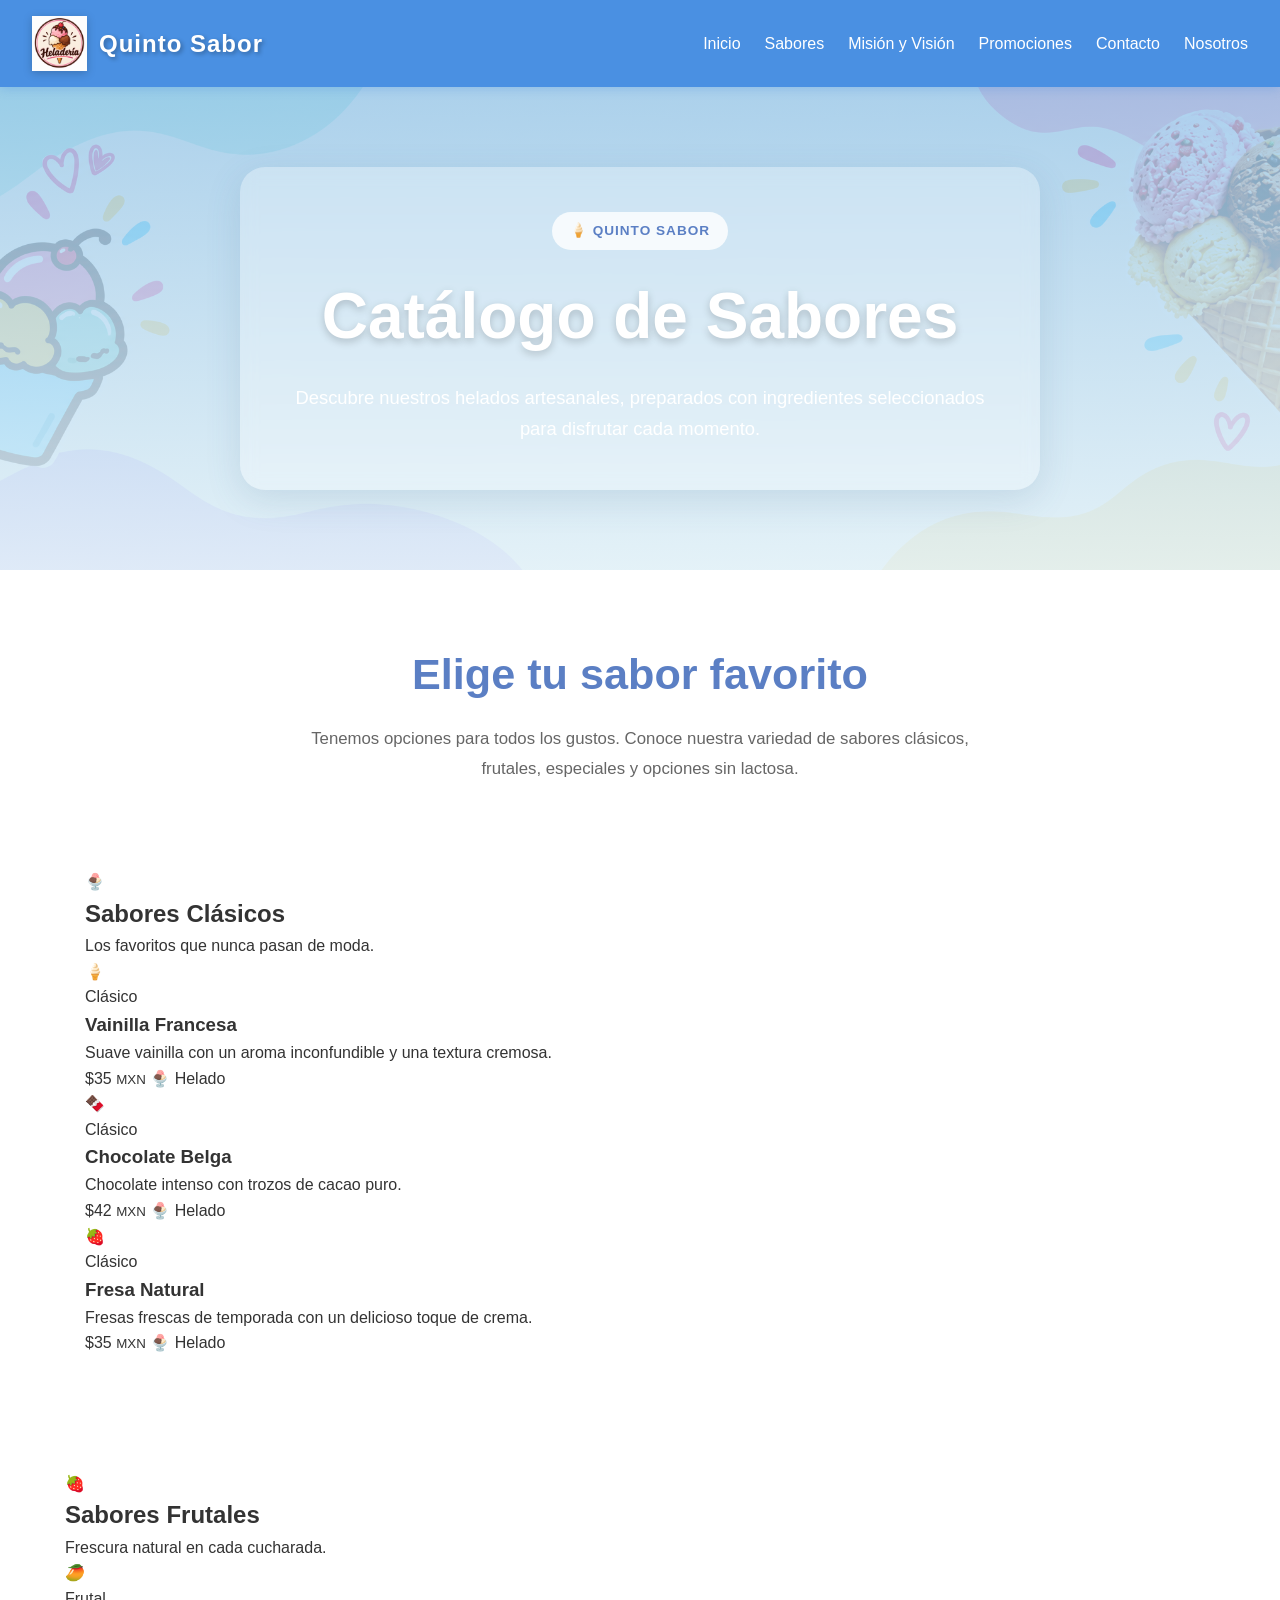
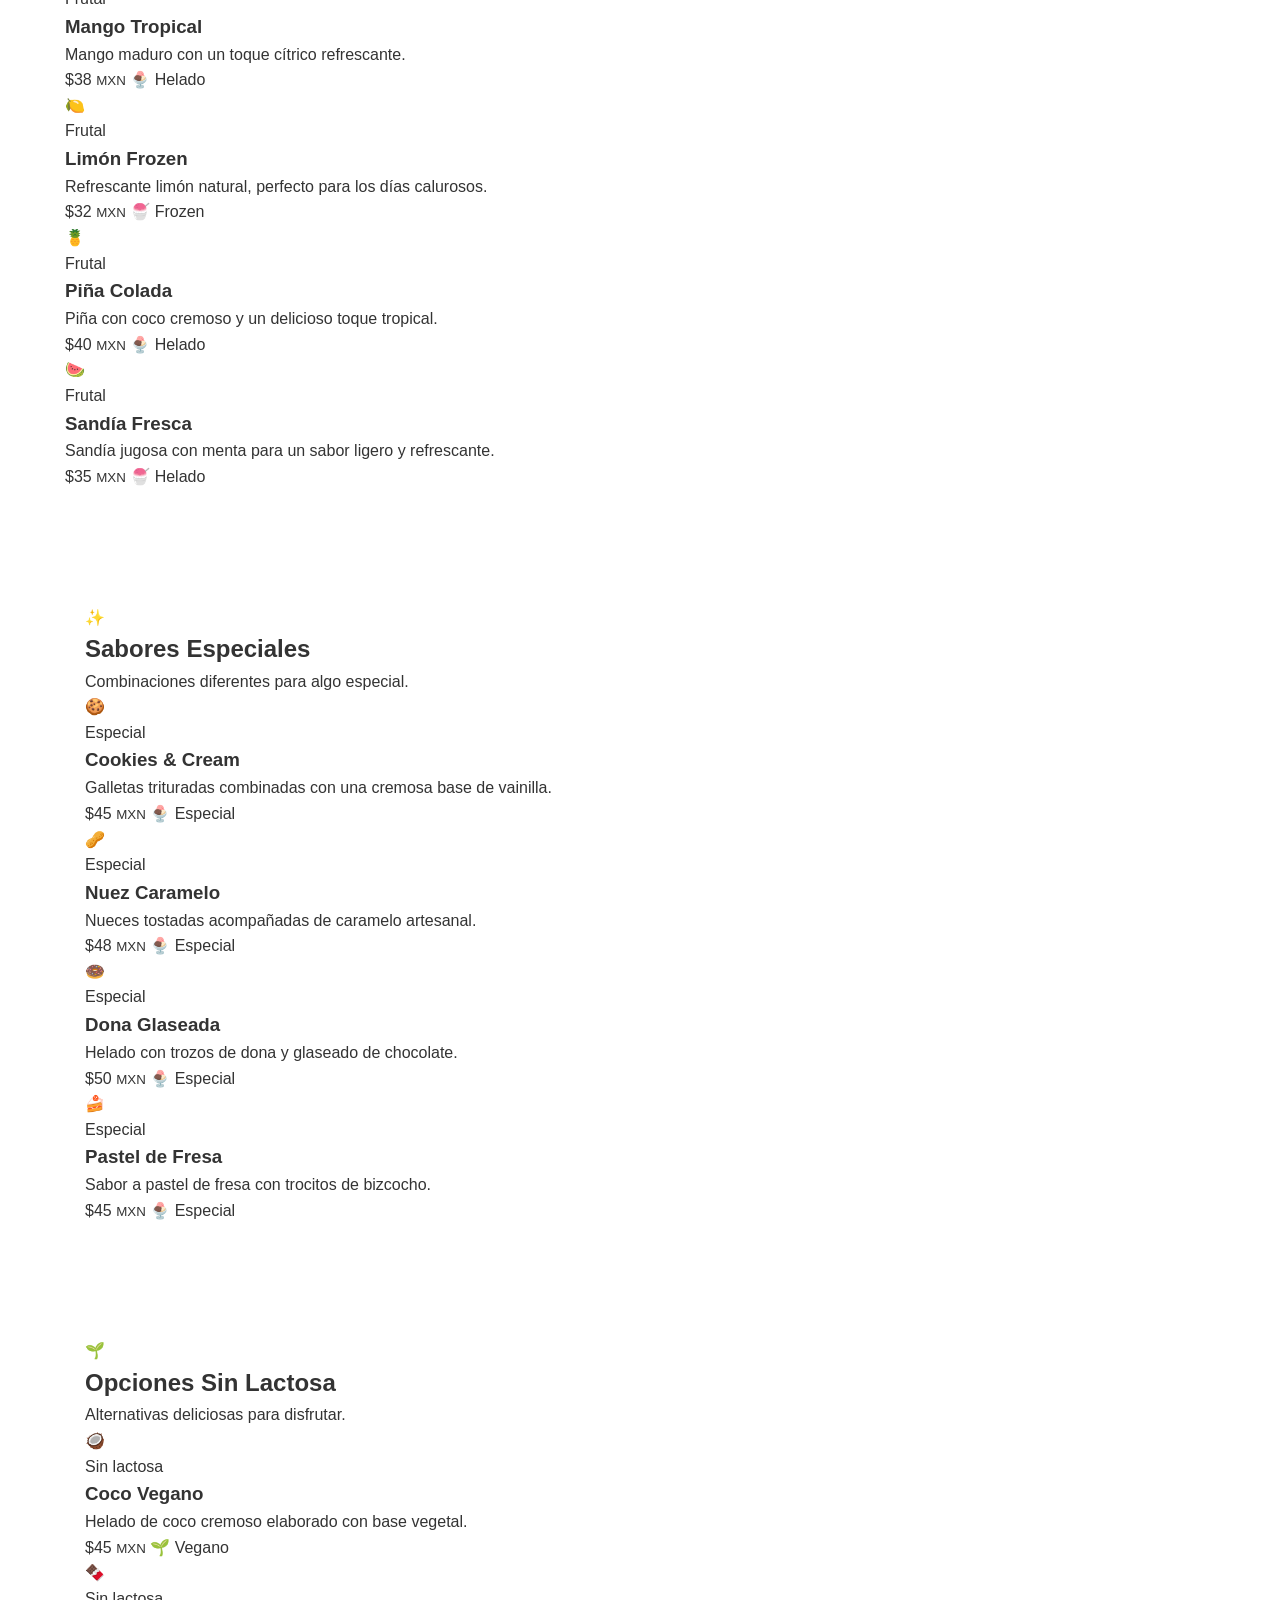
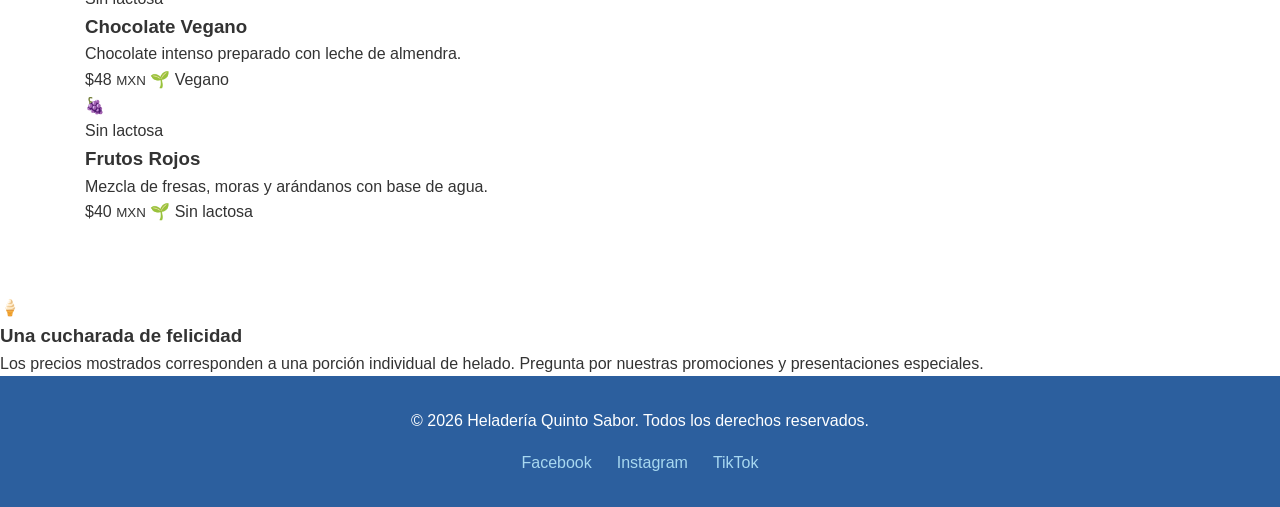
==== catalogo.html @ 34f77d6b "new" ====
<!DOCTYPE html>
<html lang="es">

<head>
    <meta charset="UTF-8">
    <meta name="viewport" content="width=device-width, initial-scale=1.0">

    <title>Sabores - Heladería Quinto Sabor 🍦</title>

    <link rel="stylesheet" href="style.css">
</head>

<body>

    <!-- ENCABEZADO / NAVEGACIÓN -->
    <header class="header">

        <div class="logo">
            <a href="index.html">
                <img src="Img/logo.png" alt="Quinto Sabor" class="logo-img">
                <span class="logo-texto">Quinto Sabor</span>
            </a>
        </div>

        <nav class="nav" id="nav">
            <a href="index.html">Inicio</a>
            <a href="sabores.html">Sabores</a>
            <a href="mision y vision.html">Misión y Visión</a>
            <a href="promociones.html">Promociones</a>
            <a href="contactanos.html">Contacto</a>
            <a href="nosotros.html">Nosotros</a>
        </nav>

        <button class="menu-btn" id="menuBtn">☰</button>

    </header>


    <!-- ENCABEZADO DEL CATÁLOGO -->
    <section class="catalogo-hero">

        <div class="catalogo-hero-contenido">

            <span class="catalogo-etiqueta">🍦 QUINTO SABOR</span>

            <h1>Catálogo de Sabores</h1>

            <p>
                Descubre nuestros helados artesanales,
                preparados con ingredientes seleccionados
                para disfrutar cada momento.
            </p>

        </div>

    </section>


    <!-- INTRODUCCIÓN -->
    <section class="catalogo-intro">

        <h2>Elige tu sabor favorito</h2>

        <p>
            Tenemos opciones para todos los gustos.
            Conoce nuestra variedad de sabores clásicos,
            frutales, especiales y opciones sin lactosa.
        </p>

    </section>


    <!-- CATEGORÍA CLÁSICOS -->
    <section class="catalogo-categoria" id="clasicos">

        <div class="categoria-titulo">
            <span>🍨</span>
            <div>
                <h2>Sabores Clásicos</h2>
                <p>Los favoritos que nunca pasan de moda.</p>
            </div>
        </div>


        <div class="catalogo-grid">

            <!-- VAINILLA -->
            <article class="producto-card">

                <div class="producto-icono">
                    🍦
                </div>

                <div class="producto-contenido">

                    <span class="producto-categoria">
                        Clásico
                    </span>

                    <h3>Vainilla Francesa</h3>

                    <p>
                        Suave vainilla con un aroma
                        inconfundible y una textura cremosa.
                    </p>

                    <div class="producto-final">

                        <span class="producto-precio">
                            $35
                            <small>MXN</small>
                        </span>

                        <span class="producto-presentacion">
                            🍨 Helado
                        </span>

                    </div>

                </div>

            </article>


            <!-- CHOCOLATE -->
            <article class="producto-card">

                <div class="producto-icono">
                    🍫
                </div>

                <div class="producto-contenido">

                    <span class="producto-categoria">
                        Clásico
                    </span>

                    <h3>Chocolate Belga</h3>

                    <p>
                        Chocolate intenso con trozos
                        de cacao puro.
                    </p>

                    <div class="producto-final">

                        <span class="producto-precio">
                            $42
                            <small>MXN</small>
                        </span>

                        <span class="producto-presentacion">
                            🍨 Helado
                        </span>

                    </div>

                </div>

            </article>


            <!-- FRESA -->
            <article class="producto-card">

                <div class="producto-icono">
                    🍓
                </div>

                <div class="producto-contenido">

                    <span class="producto-categoria">
                        Clásico
                    </span>

                    <h3>Fresa Natural</h3>

                    <p>
                        Fresas frescas de temporada
                        con un delicioso toque de crema.
                    </p>

                    <div class="producto-final">

                        <span class="producto-precio">
                            $35
                            <small>MXN</small>
                        </span>

                        <span class="producto-presentacion">
                            🍨 Helado
                        </span>

                    </div>

                </div>

            </article>

        </div>

    </section>


    <!-- CATEGORÍA FRUTALES -->
    <section class="catalogo-categoria categoria-frutales" id="frutales">

        <div class="categoria-titulo">
            <span>🍓</span>
            <div>
                <h2>Sabores Frutales</h2>
                <p>Frescura natural en cada cucharada.</p>
            </div>
        </div>


        <div class="catalogo-grid">

            <!-- MANGO -->
            <article class="producto-card">

                <div class="producto-icono">
                    🥭
                </div>

                <div class="producto-contenido">

                    <span class="producto-categoria">
                        Frutal
                    </span>

                    <h3>Mango Tropical</h3>

                    <p>
                        Mango maduro con un toque
                        cítrico refrescante.
                    </p>

                    <div class="producto-final">

                        <span class="producto-precio">
                            $38
                            <small>MXN</small>
                        </span>

                        <span class="producto-presentacion">
                            🍨 Helado
                        </span>

                    </div>

                </div>

            </article>


            <!-- LIMÓN -->
            <article class="producto-card">

                <div class="producto-icono">
                    🍋
                </div>

                <div class="producto-contenido">

                    <span class="producto-categoria">
                        Frutal
                    </span>

                    <h3>Limón Frozen</h3>

                    <p>
                        Refrescante limón natural,
                        perfecto para los días calurosos.
                    </p>

                    <div class="producto-final">

                        <span class="producto-precio">
                            $32
                            <small>MXN</small>
                        </span>

                        <span class="producto-presentacion">
                            🍧 Frozen
                        </span>

                    </div>

                </div>

            </article>


            <!-- PIÑA COLADA -->
            <article class="producto-card">

                <div class="producto-icono">
                    🍍
                </div>

                <div class="producto-contenido">

                    <span class="producto-categoria">
                        Frutal
                    </span>

                    <h3>Piña Colada</h3>

                    <p>
                        Piña con coco cremoso y un
                        delicioso toque tropical.
                    </p>

                    <div class="producto-final">

                        <span class="producto-precio">
                            $40
                            <small>MXN</small>
                        </span>

                        <span class="producto-presentacion">
                            🍨 Helado
                        </span>

                    </div>

                </div>

            </article>


            <!-- SANDÍA -->
            <article class="producto-card">

                <div class="producto-icono">
                    🍉
                </div>

                <div class="producto-contenido">

                    <span class="producto-categoria">
                        Frutal
                    </span>

                    <h3>Sandía Fresca</h3>

                    <p>
                        Sandía jugosa con menta para
                        un sabor ligero y refrescante.
                    </p>

                    <div class="producto-final">

                        <span class="producto-precio">
                            $35
                            <small>MXN</small>
                        </span>

                        <span class="producto-presentacion">
                            🍧 Helado
                        </span>

                    </div>

                </div>

            </article>

        </div>

    </section>


    <!-- CATEGORÍA ESPECIALES -->
    <section class="catalogo-categoria" id="especiales">

        <div class="categoria-titulo">
            <span>✨</span>
            <div>
                <h2>Sabores Especiales</h2>
                <p>Combinaciones diferentes para algo especial.</p>
            </div>
        </div>


        <div class="catalogo-grid">

            <!-- COOKIES -->
            <article class="producto-card producto-especial">

                <div class="producto-icono">
                    🍪
                </div>

                <div class="producto-contenido">

                    <span class="producto-categoria">
                        Especial
                    </span>

                    <h3>Cookies & Cream</h3>

                    <p>
                        Galletas trituradas combinadas
                        con una cremosa base de vainilla.
                    </p>

                    <div class="producto-final">

                        <span class="producto-precio">
                            $45
                            <small>MXN</small>
                        </span>

                        <span class="producto-presentacion">
                            🍨 Especial
                        </span>

                    </div>

                </div>

            </article>


            <!-- NUEZ -->
            <article class="producto-card producto-especial">

                <div class="producto-icono">
                    🥜
                </div>

                <div class="producto-contenido">

                    <span class="producto-categoria">
                        Especial
                    </span>

                    <h3>Nuez Caramelo</h3>

                    <p>
                        Nueces tostadas acompañadas
                        de caramelo artesanal.
                    </p>

                    <div class="producto-final">

                        <span class="producto-precio">
                            $48
                            <small>MXN</small>
                        </span>

                        <span class="producto-presentacion">
                            🍨 Especial
                        </span>

                    </div>

                </div>

            </article>


            <!-- DONA -->
            <article class="producto-card producto-especial">

                <div class="producto-icono">
                    🍩
                </div>

                <div class="producto-contenido">

                    <span class="producto-categoria">
                        Especial
                    </span>

                    <h3>Dona Glaseada</h3>

                    <p>
                        Helado con trozos de dona
                        y glaseado de chocolate.
                    </p>

                    <div class="producto-final">

                        <span class="producto-precio">
                            $50
                            <small>MXN</small>
                        </span>

                        <span class="producto-presentacion">
                            🍨 Especial
                        </span>

                    </div>

                </div>

            </article>


            <!-- PASTEL -->
            <article class="producto-card producto-especial">

                <div class="producto-icono">
                    🍰
                </div>

                <div class="producto-contenido">

                    <span class="producto-categoria">
                        Especial
                    </span>

                    <h3>Pastel de Fresa</h3>

                    <p>
                        Sabor a pastel de fresa con
                        trocitos de bizcocho.
                    </p>

                    <div class="producto-final">

                        <span class="producto-precio">
                            $45
                            <small>MXN</small>
                        </span>

                        <span class="producto-presentacion">
                            🍨 Especial
                        </span>

                    </div>

                </div>

            </article>

        </div>

    </section>


    <!-- CATEGORÍA SIN LACTOSA -->
    <section class="catalogo-categoria categoria-sin-lactosa">

        <div class="categoria-titulo">
            <span>🌱</span>
            <div>
                <h2>Opciones Sin Lactosa</h2>
                <p>Alternativas deliciosas para disfrutar.</p>
            </div>
        </div>


        <div class="catalogo-grid">

            <!-- COCO -->
            <article class="producto-card">

                <div class="producto-icono">
                    🥥
                </div>

                <div class="producto-contenido">

                    <span class="producto-categoria">
                        Sin lactosa
                    </span>

                    <h3>Coco Vegano</h3>

                    <p>
                        Helado de coco cremoso
                        elaborado con base vegetal.
                    </p>

                    <div class="producto-final">

                        <span class="producto-precio">
                            $45
                            <small>MXN</small>
                        </span>

                        <span class="producto-presentacion">
                            🌱 Vegano
                        </span>

                    </div>

                </div>

            </article>


            <!-- CHOCOLATE VEGANO -->
            <article class="producto-card">

                <div class="producto-icono">
                    🍫
                </div>

                <div class="producto-contenido">

                    <span class="producto-categoria">
                        Sin lactosa
                    </span>

                    <h3>Chocolate Vegano</h3>

                    <p>
                        Chocolate intenso preparado
                        con leche de almendra.
                    </p>

                    <div class="producto-final">

                        <span class="producto-precio">
                            $48
                            <small>MXN</small>
                        </span>

                        <span class="producto-presentacion">
                            🌱 Vegano
                        </span>

                    </div>

                </div>

            </article>


            <!-- FRUTOS ROJOS -->
            <article class="producto-card">

                <div class="producto-icono">
                    🍇
                </div>

                <div class="producto-contenido">

                    <span class="producto-categoria">
                        Sin lactosa
                    </span>

                    <h3>Frutos Rojos</h3>

                    <p>
                        Mezcla de fresas, moras y
                        arándanos con base de agua.
                    </p>

                    <div class="producto-final">

                        <span class="producto-precio">
                            $40
                            <small>MXN</small>
                        </span>

                        <span class="producto-presentacion">
                            🌱 Sin lactosa
                        </span>

                    </div>

                </div>

            </article>

        </div>

    </section>


    <!-- NOTA DE PRECIOS -->
    <section class="catalogo-nota">

        <div class="nota-icono">
            🍦
        </div>

        <div>
            <h3>Una cucharada de felicidad</h3>

            <p>
                Los precios mostrados corresponden a una porción
                individual de helado. Pregunta por nuestras
                promociones y presentaciones especiales.
            </p>
        </div>

    </section>


    <!-- PIE DE PÁGINA -->
    <footer class="footer">

        <p>
            &copy; 2026 Heladería Quinto Sabor.
            Todos los derechos reservados.
        </p>

        <div class="redes">
            <a href="#">Facebook</a>
            <a href="#">Instagram</a>
            <a href="#">TikTok</a>
        </div>

    </footer>


    <!-- JAVASCRIPT -->
    <script src="script.js"></script>

</body>

</html>
---- style.css ----
/* =====================================
   RESET Y VARIABLES
   ===================================== */
* {
    margin: 0;
    padding: 0;
    box-sizing: border-box;
}

html {
    scroll-behavior: smooth;
}

:root {
    --azul: #4A90E2;
    --azul-oscuro: #2C5F9E;
    --celeste: #A8D8F0;
    --celeste-claro: #E6F4FB;
    --blanco: #FFFFFF;
    --texto: #333333;
    --texto-suave: #666666;
}

/* IMÁGENES RESPONSIVE POR DEFECTO */
img {
    max-width: 100%;
    height: auto;
    display: block;
}

body {
    font-family: 'Segoe UI', Tahoma, sans-serif;
    color: var(--texto);
    background-color: var(--blanco);
    line-height: 1.6;
}

/* =====================================
   HEADER / NAVEGACIÓN
   ===================================== */
.header {
    background-color: var(--azul);
    color: white;
    padding: 1rem 2rem;
    display: flex;
    justify-content: space-between;
    align-items: center;
    position: sticky;
    top: 0;
    z-index: 100;
    box-shadow: 0 2px 10px rgba(74, 144, 226, 0.3);
    transition: padding 0.4s ease, background-color 0.4s ease;
}

.header.scrolled {
    padding: 0.7rem 2rem;
    background-color: var(--azul-oscuro);
}

/* LOGO CON IMAGEN + TEXTO */
.logo {
    display: flex;
    align-items: center;
}

.logo a {
    display: flex;
    align-items: center;
    gap: 12px;
    text-decoration: none;
    line-height: 1;
}

.logo-img {
    height: 55px;
    width: auto;
    transition: transform 0.3s ease, filter 0.3s ease;
    filter: drop-shadow(0 2px 4px rgba(0,0,0,0.2));
}

.logo a:hover .logo-img {
    transform: scale(1.08) rotate(-5deg);
    filter: drop-shadow(0 4px 8px rgba(0,0,0,0.3));
}

.logo-texto {
    font-size: 1.5rem;
    font-weight: bold;
    color: white;
    letter-spacing: 1px;
    text-shadow: 2px 2px 4px rgba(0,0,0,0.3);
    transition: color 0.3s ease;
    white-space: nowrap;
}

.logo a:hover .logo-texto {
    color: var(--celeste);
}

/* NAV */
.nav {
    display: flex;
    align-items: center;
    gap: 1.5rem;
}

.nav a {
    color: white;
    text-decoration: none;
    font-weight: 500;
    position: relative;
    transition: color 0.3s;
}

.nav a::after {
    content: '';
    position: absolute;
    bottom: -5px;
    left: 0;
    width: 0;
    height: 2px;
    background-color: var(--celeste);
    transition: width 0.3s ease;
}

.nav a:hover {
    color: var(--celeste);
}

.nav a:hover::after {
    width: 100%;
}

/* MENU BUTTON */
.menu-btn {
    display: none;
    background: none;
    border: none;
    color: white;
    font-size: 1.8rem;
    cursor: pointer;
}

/* =====================================
   HERO CON IMAGEN DE FONDO
   ===================================== */
.hero {
    width: 100%;
    min-height: 500px;
    background-image:
        linear-gradient(
            rgba(74, 144, 226, 0.55),
            rgba(168, 216, 240, 0.55)
        ),
        url('Img/fondoxd.png');
    background-size: cover;
    background-position: center;
    background-repeat: no-repeat;
    color: white;
    text-align: center;
    display: flex;
    align-items: center;
    justify-content: center;
    padding: 40px 20px;
}

.hero-content {
    max-width: 850px;
    padding: 25px;
    background-color: rgba(255, 255, 255, 0.15);
    border-radius: 20px;
    animation: fadeInUp 1.2s ease-out;
}

.hero h1 {
    font-size: clamp(32px, 5vw, 56px);
    color: white;
    text-shadow: 3px 3px 8px rgba(0, 0, 0, 0.4);
    margin-bottom: 15px;
}

.hero p {
    font-size: clamp(17px, 2vw, 22px);
    color: white;
    text-shadow: 2px 2px 5px rgba(0, 0, 0, 0.4);
    margin-bottom: 2rem;
}

@keyframes fadeInUp {
    from {
        opacity: 0;
        transform: translateY(30px);
    }
    to {
        opacity: 1;
        transform: translateY(0);
    }
}

/* =====================================
   SECCIÓN SABORES
   ===================================== */
.sabores {
    padding: 4rem 2rem;
    text-align: center;
    background-color: var(--blanco);
}

.sabores h2,
.promociones h2,
.contacto h2 {
    font-size: 2.2rem;
    color: var(--azul);
    margin-bottom: 2rem;
}

.grid-sabores {
    display: grid;
    grid-template-columns: repeat(auto-fit, minmax(250px, 1fr));
    gap: 1.5rem;
    max-width: 1100px;
    margin: 0 auto;
}

.card {
    background: var(--blanco);
    border-radius: 15px;
    padding: 2rem 1.5rem;
    box-shadow: 0 4px 15px rgba(74, 144, 226, 0.1);
    border: 2px solid var(--celeste-claro);
    transition: transform 0.3s, box-shadow 0.3s;
}

.card:hover {
    transform: translateY(-8px);
    box-shadow: 0 8px 25px rgba(74, 144, 226, 0.25);
    border-color: var(--celeste);
}

.card .icon {
    font-size: 3rem;
    margin-bottom: 1rem;
}

.card h3,
.card h4 {
    color: var(--azul);
    margin-bottom: 0.5rem;
}

.card p {
    font-size: 0.95rem;
    color: var(--texto-suave);
    margin-bottom: 1rem;
}

.precio {
    display: inline-block;
    background-color: var(--celeste);
    color: var(--azul-oscuro);
    padding: 0.4rem 1rem;
    border-radius: 20px;
    font-weight: bold;
}

/* =====================================
   SECCIÓN PROMOCIONES (index)
   ===================================== */
.promociones {
    background-color: var(--celeste-claro);
    padding: 4rem 2rem;
    text-align: center;
}

.promo-container {
    display: flex;
    flex-wrap: wrap;
    justify-content: center;
    gap: 1.5rem;
    max-width: 1100px;
    margin: 0 auto;
}

.promo {
    background: var(--blanco);
    border-radius: 15px;
    padding: 2rem;
    flex: 1 1 280px;
    max-width: 350px;
    box-shadow: 0 4px 15px rgba(74, 144, 226, 0.1);
}

.promo h3 {
    color: var(--azul);
    margin-bottom: 0.8rem;
}

/* =====================================
   SECCIÓN CONTACTO
   ===================================== */
.contacto {
    padding: 4rem 2rem;
    text-align: center;
    max-width: 700px;
    margin: 0 auto;
    background-color: var(--blanco);
}

.formulario {
    display: flex;
    flex-direction: column;
    gap: 1rem;
    margin-bottom: 2rem;
}

.formulario input,
.formulario textarea {
    padding: 0.9rem;
    border: 2px solid var(--celeste);
    border-radius: 10px;
    font-size: 1rem;
    font-family: inherit;
    outline: none;
    transition: border-color 0.3s;
    background-color: var(--blanco);
}

.formulario input:focus,
.formulario textarea:focus {
    border-color: var(--azul);
}

.info-contacto p {
    margin: 0.5rem 0;
    font-size: 1.05rem;
}

/* =====================================
   FOOTER
   ===================================== */
.footer {
    background-color: var(--azul-oscuro);
    color: white;
    text-align: center;
    padding: 2rem;
}

.redes {
    margin-top: 1rem;
    display: flex;
    justify-content: center;
    gap: 25px;
    flex-wrap: wrap;
}

.redes a {
    color: var(--celeste);
    text-decoration: none;
    font-weight: 500;
    transition: color 0.3s;
}

.redes a:hover {
    color: white;
    text-decoration: underline;
}

/* =====================================
   HERO SABORES / MISIÓN / PROMOCIONES
   ===================================== */
.hero-sabores,
.hero-mision,
.hero-promociones {
    background-image:
        linear-gradient(
            rgba(74, 144, 226, 0.65),
            rgba(168, 216, 240, 0.65)
        ),
        url('Img/fondoxd.png');
    background-size: cover;
    background-position: center;
    padding: 6rem 2rem;
    text-align: center;
    color: white;
}

/* =====================================
   SECCIÓN SABORES COMPLETOS
   ===================================== */
.sabores-completos {
    padding: 4rem 2rem;
    max-width: 1200px;
    margin: 0 auto;
    background-color: var(--blanco);
}

.sabores-completos h2 {
    text-align: center;
    font-size: 2.5rem;
    color: var(--azul);
    margin-bottom: 3rem;
}

.categoria {
    margin-bottom: 3rem;
    scroll-margin-top: 100px;
}

.categoria h3 {
    font-size: 1.8rem;
    color: var(--azul-oscuro);
    margin-bottom: 1.5rem;
    padding-bottom: 0.5rem;
    border-bottom: 3px solid var(--celeste);
}

.categoria .card h4 {
    color: var(--azul);
    margin-bottom: 0.5rem;
    font-size: 1.2rem;
}

/* =====================================
   MISIÓN Y VISIÓN
   ===================================== */
.mision-vision {
    padding: 4rem 2rem;
    max-width: 1000px;
    margin: 0 auto;
    display: grid;
    gap: 2rem;
}

.bloque {
    background: var(--blanco);
    border-radius: 20px;
    padding: 3rem 2rem;
    box-shadow: 0 6px 25px rgba(74, 144, 226, 0.15);
    border-left: 6px solid var(--azul);
    transition: transform 0.3s ease, box-shadow 0.3s ease;
}

.bloque:hover {
    transform: translateY(-5px);
    box-shadow: 0 10px 35px rgba(74, 144, 226, 0.25);
}

.bloque-icon {
    font-size: 3.5rem;
    margin-bottom: 1rem;
}

.bloque h2 {
    font-size: 2rem;
    color: var(--azul);
    margin-bottom: 1.5rem;
}

.bloque p {
    font-size: 1.05rem;
    line-height: 1.8;
    margin-bottom: 1rem;
    color: var(--texto);
}

/* =====================================
   VALORES
   ===================================== */
.valores {
    padding: 4rem 2rem;
    background-color: var(--celeste-claro);
    text-align: center;
}

.valores h2 {
    font-size: 2.5rem;
    color: var(--azul);
    margin-bottom: 3rem;
}

.grid-valores {
    display: grid;
    grid-template-columns: repeat(auto-fit, minmax(220px, 1fr));
    gap: 1.5rem;
    max-width: 1100px;
    margin: 0 auto;
}

.valor-card {
    background: var(--blanco);
    border-radius: 15px;
    padding: 2rem 1.5rem;
    box-shadow: 0 4px 15px rgba(74, 144, 226, 0.1);
    transition: transform 0.3s ease;
    border: 2px solid transparent;
}

.valor-card:hover {
    transform: translateY(-8px) scale(1.03);
    border-color: var(--celeste);
}

.valor-icon {
    font-size: 3rem;
    margin-bottom: 1rem;
}

.valor-card h3 {
    color: var(--azul-oscuro);
    margin-bottom: 0.8rem;
    font-size: 1.3rem;
}

.valor-card p {
    font-size: 0.95rem;
    color: var(--texto-suave);
}

/* =====================================
   HISTORIA
   ===================================== */
.historia {
    padding: 4rem 2rem;
    max-width: 900px;
    margin: 0 auto;
    text-align: center;
    background-color: var(--blanco);
}

.historia h2 {
    font-size: 2.5rem;
    color: var(--azul);
    margin-bottom: 2rem;
}

.historia p {
    font-size: 1.1rem;
    line-height: 1.8;
    margin-bottom: 1.5rem;
    color: var(--texto);
}

/* =====================================
   SECCIÓN CTA
   ===================================== */
.cta {
    background: var(--azul);
    color: white;
    text-align: center;
    padding: 4rem 2rem;
    margin-top: 2rem;
}

.cta h2 {
    font-size: 2.2rem;
    margin-bottom: 1rem;
    text-shadow: 2px 2px 5px rgba(0,0,0,0.2);
}

.cta p {
    font-size: 1.2rem;
    margin-bottom: 2rem;
    text-shadow: 1px 1px 3px rgba(0,0,0,0.2);
}

.cta .btn {
    background-color: var(--blanco);
    color: var(--azul);
    font-weight: bold;
}

.cta .btn:hover {
    background-color: var(--celeste);
    color: var(--azul-oscuro);
}

/* BOTÓN GENERAL */
.btn {
    display: inline-block;
    text-decoration: none;
    background-color: var(--azul);
    color: white;
    padding: 12px 28px;
    border-radius: 30px;
    font-weight: bold;
    border: none;
    cursor: pointer;
    transition: background-color 0.3s ease, transform 0.3s ease;
}

.btn:hover {
    background-color: var(--azul-oscuro);
    transform: scale(1.05);
}

/* =====================================
   PÁGINA DE PROMOCIONES
   ===================================== */
.promos-mes {
    padding: 4rem 2rem;
    max-width: 1200px;
    margin: 0 auto;
    background-color: var(--blanco);
}

.promos-mes h2,
.promos-especiales h2,
.como-aplicar h2,
.terminos h2 {
    text-align: center;
    font-size: 2.5rem;
    color: var(--azul);
    margin-bottom: 3rem;
}

.grid-promos {
    display: grid;
    grid-template-columns: repeat(auto-fit, minmax(280px, 1fr));
    gap: 2rem;
}

.promo-card {
    background: var(--blanco);
    border-radius: 20px;
    padding: 2.5rem 2rem;
    text-align: center;
    box-shadow: 0 6px 20px rgba(74, 144, 226, 0.1);
    position: relative;
    transition: transform 0.3s ease, box-shadow 0.3s ease;
    border: 2px solid var(--celeste-claro);
}

.promo-card:hover {
    transform: translateY(-10px);
    box-shadow: 0 12px 35px rgba(74, 144, 226, 0.25);
    border-color: var(--celeste);
}

.promo-card.destacada {
    border: 3px solid var(--azul);
    background: linear-gradient(135deg, #fff, var(--celeste-claro));
}

.promo-badge {
    position: absolute;
    top: -15px;
    left: 50%;
    transform: translateX(-50%);
    background: var(--azul);
    color: white;
    padding: 0.4rem 1.2rem;
    border-radius: 20px;
    font-size: 0.85rem;
    font-weight: bold;
    box-shadow: 0 4px 10px rgba(74, 144, 226, 0.4);
    animation: pulse 2s ease infinite;
}

@keyframes pulse {
    0%, 100% {
        transform: translateX(-50%) scale(1);
    }
    50% {
        transform: translateX(-50%) scale(1.05);
    }
}

.promo-icon {
    font-size: 3.5rem;
    margin-bottom: 1rem;
}

.promo-card h3 {
    color: var(--azul-oscuro);
    font-size: 1.4rem;
    margin-bottom: 0.8rem;
}

.promo-card.destacada h3 {
    color: var(--azul);
}

.promo-card p {
    font-size: 1rem;
    color: var(--texto-suave);
    margin-bottom: 1.5rem;
    line-height: 1.6;
}

.promo-precio {
    display: flex;
    justify-content: center;
    align-items: center;
    gap: 1rem;
    margin-bottom: 1rem;
}

.precio-antes {
    text-decoration: line-through;
    color: #999;
    font-size: 1rem;
}

.precio-ahora {
    background: var(--azul);
    color: white;
    padding: 0.5rem 1.2rem;
    border-radius: 25px;
    font-weight: bold;
    font-size: 1.1rem;
}

.promo-vigencia {
    display: inline-block;
    background: var(--celeste);
    color: var(--azul-oscuro);
    padding: 0.4rem 1rem;
    border-radius: 15px;
    font-size: 0.85rem;
    font-weight: 500;
}

/* PROMOS ESPECIALES */
.promos-especiales {
    padding: 4rem 2rem;
    background: var(--celeste-claro);
    max-width: 100%;
}

.promos-especiales .grid-promos {
    max-width: 1200px;
    margin: 0 auto;
}

.promo-card.especial {
    background: var(--blanco);
    border: 2px dashed var(--azul);
}

.promo-card.especial:hover {
    border-style: solid;
    border-color: var(--azul-oscuro);
}

/* CÓMO APLICAR */
.como-aplicar {
    padding: 4rem 2rem;
    max-width: 1200px;
    margin: 0 auto;
    background-color: var(--blanco);
}

.pasos {
    display: grid;
    grid-template-columns: repeat(auto-fit, minmax(220px, 1fr));
    gap: 2rem;
}

.paso {
    text-align: center;
    padding: 2rem 1.5rem;
    background: var(--celeste-claro);
    border-radius: 15px;
    box-shadow: 0 4px 15px rgba(74, 144, 226, 0.1);
    transition: transform 0.3s ease;
}

.paso:hover {
    transform: translateY(-8px);
    box-shadow: 0 8px 20px rgba(74, 144, 226, 0.2);
}

.paso-numero {
    width: 60px;
    height: 60px;
    background: linear-gradient(135deg, var(--azul), var(--celeste));
    color: white;
    border-radius: 50%;
    display: flex;
    align-items: center;
    justify-content: center;
    font-size: 1.8rem;
    font-weight: bold;
    margin: 0 auto 1rem;
    box-shadow: 0 4px 15px rgba(74, 144, 226, 0.3);
}

.paso h3 {
    color: var(--azul);
    margin-bottom: 0.8rem;
    font-size: 1.2rem;
}

.paso p {
    font-size: 0.95rem;
    color: var(--texto-suave);
    line-height: 1.6;
}

/* TÉRMINOS */
.terminos {
    padding: 4rem 2rem;
    background: var(--celeste-claro);
    max-width: 100%;
}

.terminos h2 {
    max-width: 900px;
    margin-left: auto;
    margin-right: auto;
}

.terminos ul {
    max-width: 900px;
    margin: 0 auto;
    list-style: none;
    padding: 0;
}

.terminos li {
    background: var(--blanco);
    padding: 1rem 1.5rem;
    margin-bottom: 0.8rem;
    border-radius: 10px;
    border-left: 4px solid var(--azul);
    font-size: 1rem;
    color: var(--texto);
    transition: transform 0.3s ease;
}

.terminos li:hover {
    transform: translateX(5px);
}

.terminos li::before {
    content: '✓ ';
    color: var(--azul);
    font-weight: bold;
    margin-right: 0.5rem;
}

/* =====================================
   PÁGINA DE CONTACTO
   ===================================== */
.contact-container {
    min-height: 100vh;
    display: flex;
    justify-content: center;
    align-items: center;
    background: var(--celeste-claro);
    padding: 20px;
}

.contact-card {
    background: var(--blanco);
    width: 100%;
    max-width: 600px;
    padding: 40px;
    border-radius: 15px;
    box-shadow: 0 5px 20px rgba(74, 144, 226, 0.15);
    text-align: center;
}

.contact-card h1 {
    margin-bottom: 15px;
    font-size: 32px;
    color: var(--azul);
}

.descripcion {
    color: var(--texto-suave);
    line-height: 1.6;
    margin-bottom: 30px;
}

.contact-info {
    display: flex;
    flex-direction: column;
    gap: 20px;
    margin-bottom: 30px;
}

.contact-item {
    display: flex;
    align-items: center;
    text-align: left;
    padding: 18px;
    background: var(--celeste-claro);
    border-radius: 10px;
    transition: 0.3s;
}

.contact-item:hover {
    transform: translateY(-3px);
    box-shadow: 0 4px 12px rgba(74, 144, 226, 0.15);
}

.contact-item .icon {
    font-size: 30px;
    margin-right: 18px;
}

.contact-item h3 {
    margin: 0 0 5px;
    color: var(--azul-oscuro);
}

.contact-item a {
    color: var(--azul);
    text-decoration: none;
}

.contact-item a:hover {
    text-decoration: underline;
}

.btn-regresar {
    display: inline-block;
    padding: 12px 25px;
    background: var(--azul);
    color: white;
    text-decoration: none;
    border-radius: 8px;
    transition: 0.3s;
}

.btn-regresar:hover {
    background: var(--azul-oscuro);
}

/* =====================================
   SECCIÓN DE CARTAS CON 3 IMÁGENES
   ===================================== */
.cartas {
    padding: 4rem 2rem;
    max-width: 1200px;
    margin: 0 auto;
    background-color: var(--blanco);
}

.cartas h2 {
    text-align: center;
    font-size: 2.5rem;
    color: var(--azul);
    margin-bottom: 3rem;
}

.grid-cartas {
    display: grid;
    grid-template-columns: repeat(auto-fit, minmax(280px, 1fr));
    gap: 2rem;
}

.carta {
    background: var(--blanco);
    border-radius: 20px;
    overflow: hidden;
    box-shadow: 0 6px 20px rgba(74, 144, 226, 0.15);
    border: 2px solid var(--celeste-claro);
    transition: transform 0.4s ease, box-shadow 0.4s ease;
    display: flex;
    flex-direction: column;
}

.carta:hover {
    transform: translateY(-10px);
    box-shadow: 0 15px 40px rgba(74, 144, 226, 0.3);
    border-color: var(--celeste);
}

.carta-imagen {
    width: 100%;
    height: 220px;
    overflow: hidden;
    position: relative;
}

.carta-imagen img {
    width: 100%;
    height: 100%;
    object-fit: cover;
    transition: transform 0.5s ease;
}

.carta:hover .carta-imagen img {
    transform: scale(1.1);
}

.carta-contenido {
    padding: 1.8rem 1.5rem;
    text-align: center;
    display: flex;
    flex-direction: column;
    flex-grow: 1;
}

.carta-contenido h3 {
    font-size: 1.5rem;
    color: var(--azul);
    margin-bottom: 0.8rem;
}

.carta-contenido p {
    font-size: 1rem;
    color: var(--texto-suave);
    line-height: 1.6;
    margin-bottom: 1.5rem;
    flex-grow: 1;
}

.carta-btn {
    display: inline-block;
    padding: 0.7rem 1.8rem;
    background-color: var(--azul);
    color: white;
    text-decoration: none;
    border-radius: 25px;
    font-weight: bold;
    font-size: 0.95rem;
    transition: background-color 0.3s ease, transform 0.3s ease;
    align-self: center;
}

.carta-btn:hover {
    background-color: var(--azul-oscuro);
    transform: scale(1.05);
}

/* =====================================
   SECCIÓN DE PALETAS CON 2 IMÁGENES
   ===================================== */
.paletas {
    padding: 5rem 2rem;
    max-width: 1200px;
    margin: 0 auto;
    background-color: var(--celeste-claro);
    text-align: center;
}

.paletas h2 {
    font-size: 2.5rem;
    color: var(--azul);
    margin-bottom: 1rem;
}

.paletas-descripcion {
    font-size: 1.1rem;
    color: var(--texto-suave);
    margin-bottom: 3rem;
    max-width: 700px;
    margin-left: auto;
    margin-right: auto;
    line-height: 1.7;
}

.grid-paletas {
    display: grid;
    grid-template-columns: repeat(2, 1fr);
    gap: 2.5rem;
    max-width: 1000px;
    margin: 0 auto;
}

.paleta-card {
    background: var(--blanco);
    border-radius: 20px;
    overflow: hidden;
    box-shadow: 0 8px 25px rgba(74, 144, 226, 0.15);
    border: 3px solid var(--blanco);
    transition: transform 0.4s ease, box-shadow 0.4s ease, border-color 0.4s ease;
}

.paleta-card:hover {
    transform: translateY(-10px) scale(1.02);
    box-shadow: 0 15px 40px rgba(74, 144, 226, 0.3);
    border-color: var(--celeste);
}

.paleta-imagen {
    width: 100%;
    height: 350px;
    overflow: hidden;
    position: relative;
}

.paleta-imagen img {
    width: 100%;
    height: 100%;
    object-fit: cover;
    transition: transform 0.6s ease;
}

.paleta-card:hover .paleta-imagen img {
    transform: scale(1.08);
}

.paleta-info {
    padding: 1.8rem 1.5rem;
    text-align: center;
}

.paleta-info h3 {
    font-size: 1.4rem;
    color: var(--azul);
    margin-bottom: 0.8rem;
}

.paleta-info p {
    font-size: 1rem;
    color: var(--texto-suave);
    line-height: 1.6;
}

/* =====================================
   RESPONSIVE - TABLET (max 900px)
   ===================================== */
@media (max-width: 900px) {
    .grid-sabores {
        grid-template-columns: repeat(2, 1fr);
    }

    .nav {
        gap: 1rem;
    }

    .nav a {
        font-size: 0.9rem;
    }
}

/* =====================================
   RESPONSIVE - MÓVIL (max 768px)
   ===================================== */
@media (max-width: 768px) {

    /* HEADER */
    .header {
        padding: 12px 18px;
    }

    .logo-img {
        height: 45px;
    }

    .logo-texto {
        font-size: 1.2rem;
    }

    /* NAV MÓVIL */
    .nav {
        display: none;
        flex-direction: column;
        position: absolute;
        top: 100%;
        right: 0;
        background-color: var(--azul);
        width: 100%;
        padding: 1rem;
        gap: 0;
        animation: fadeIn 0.4s ease;
    }

    .nav.active {
        display: flex;
    }

    .nav a {
        margin: 0.5rem 0;
        padding: 0.8rem;
        width: 100%;
        text-align: center;
    }

    .menu-btn {
        display: block;
    }

    /* HERO */
    .hero {
        min-height: 400px;
        padding: 30px 15px;
    }

    .hero-content {
        padding: 20px 15px;
    }

    .hero-content h1 {
        font-size: 1.8rem;
    }

    .hero-content p {
        font-size: 1rem;
    }

    /* HERO SABORES / MISIÓN / PROMOS */
    .hero-sabores,
    .hero-mision,
    .hero-promociones {
        padding: 4rem 1.5rem;
        min-height: 300px;
    }

    /* SECCIÓN SABORES */
    .sabores {
        padding: 3rem 1.2rem;
    }

    .sabores h2,
    .promociones h2,
    .contacto h2 {
        font-size: 1.6rem;
    }

    .grid-sabores {
        grid-template-columns: 1fr;
        gap: 1.2rem;
    }

    /* PROMOCIONES */
    .promociones {
        padding: 3rem 1.2rem;
    }

    .promo {
        padding: 1.5rem;
    }

    /* IMAGEN DEL MENÚ */
    .menu-imagen {
        padding: 20px 12px;
    }

    .menu-imagen img {
        width: 100%;
        max-width: 100%;
        height: auto;
        border-radius: 10px;
    }

    /* CARTAS (3 imágenes) */
    .cartas {
        padding: 3rem 1.2rem;
    }

    .cartas h2 {
        font-size: 1.6rem;
        margin-bottom: 2rem;
    }

    .grid-cartas {
        grid-template-columns: 1fr;
        gap: 1.5rem;
    }

    .carta-imagen {
        height: 200px;
    }

    .carta-contenido h3 {
        font-size: 1.3rem;
    }

    /* PALETAS (2 imágenes) */
    .paletas {
        padding: 3rem 1.2rem;
    }

    .paletas h2 {
        font-size: 1.6rem;
    }

    .paletas-descripcion {
        font-size: 1rem;
        margin-bottom: 2rem;
    }

    .grid-paletas {
        grid-template-columns: 1fr;
        gap: 1.8rem;
    }

    .paleta-imagen {
        height: 280px;
    }

    .paleta-info {
        padding: 1.5rem 1.2rem;
    }

    .paleta-info h3 {
        font-size: 1.2rem;
    }

    /* SABORES COMPLETOS */
    .sabores-completos {
        padding: 3rem 1.2rem;
    }

    .sabores-completos h2 {
        font-size: 1.8rem;
        margin-bottom: 2rem;
    }

    .categoria h3 {
        font-size: 1.4rem;
    }

    .categoria {
        scroll-margin-top: 70px;
    }

    /* MISIÓN Y VISIÓN */
    .mision-vision {
        padding: 3rem 1.2rem;
    }

    .bloque {
        padding: 2rem 1.5rem;
    }

    .bloque h2 {
        font-size: 1.6rem;
    }

    .bloque p {
        font-size: 1rem;
    }

    /* VALORES */
    .valores {
        padding: 3rem 1.2rem;
    }

    .valores h2 {
        font-size: 1.8rem;
        margin-bottom: 2.5rem;
    }
}
/* =====================================
   PÁGINA NOSOTROS
   ===================================== */

/* HERO NOSOTROS */
.hero-nosotros {
    background-image:
        linear-gradient(
            rgba(74, 144, 226, 0.65),
            rgba(168, 216, 240, 0.65)
        ),
        url('Img/fondoxd.png');
    background-size: cover;
    background-position: center;
    padding: 6rem 2rem;
    text-align: center;
    color: white;
}

/* SECCIÓN QUIÉNES SOMOS */
.nosotros-intro {
    padding: 4rem 2rem;
    max-width: 900px;
    margin: 0 auto;
    text-align: center;
    background-color: var(--blanco);
}

.nosotros-intro h2 {
    font-size: 2.5rem;
    color: var(--azul);
    margin-bottom: 2rem;
}

.nosotros-texto {
    font-size: 1.15rem;
    line-height: 1.9;
    color: var(--texto);
    max-width: 800px;
    margin: 0 auto;
}

/* SECCIÓN FILOSOFÍA */
.nosotros-filosofia {
    padding: 4rem 2rem;
    background-color: var(--celeste-claro);
}

.filosofia-bloque {
    max-width: 900px;
    margin: 0 auto;
    text-align: center;
    background: var(--blanco);
    border-radius: 20px;
    padding: 3rem 2.5rem;
    box-shadow: 0 6px 25px rgba(74, 144, 226, 0.15);
    border-left: 6px solid var(--azul);
    transition: transform 0.3s ease, box-shadow 0.3s ease;
}

.filosofia-bloque:hover {
    transform: translateY(-5px);
    box-shadow: 0 10px 35px rgba(74, 144, 226, 0.25);
}

.filosofia-icon {
    font-size: 3.5rem;
    margin-bottom: 1rem;
}

.filosofia-bloque h2 {
    font-size: 2rem;
    color: var(--azul);
    margin-bottom: 1.5rem;
}

.filosofia-bloque p {
    font-size: 1.05rem;
    line-height: 1.8;
    margin-bottom: 1rem;
    color: var(--texto);
}

/* SECCIÓN LO QUE NOS DESTACA */
.nosotros-destaca {
    padding: 4rem 2rem;
    max-width: 1200px;
    margin: 0 auto;
    text-align: center;
    background-color: var(--blanco);
}

.nosotros-destaca h2 {
    font-size: 2.5rem;
    color: var(--azul);
    margin-bottom: 3rem;
}

.grid-destaca {
    display: grid;
    grid-template-columns: repeat(auto-fit, minmax(240px, 1fr));
    gap: 2rem;
}

.destaca-card {
    background: var(--blanco);
    border-radius: 15px;
    padding: 2rem 1.5rem;
    box-shadow: 0 4px 15px rgba(74, 144, 226, 0.1);
    border: 2px solid var(--celeste-claro);
    transition: transform 0.3s ease, border-color 0.3s ease;
}

.destaca-card:hover {
    transform: translateY(-8px);
    border-color: var(--celeste);
}

.destaca-icon {
    font-size: 3rem;
    margin-bottom: 1rem;
}

.destaca-card h3 {
    color: var(--azul);
    margin-bottom: 0.8rem;
    font-size: 1.2rem;
}

.destaca-card p {
    font-size: 0.95rem;
    color: var(--texto-suave);
    line-height: 1.6;
}

/* RESPONSIVE NOSOTROS */
@media (max-width: 768px) {
    .nosotros-intro h2,
    .nosotros-destaca h2 {
        font-size: 1.8rem;
    }

    .nosotros-texto {
        font-size: 1rem;
    }

    .filosofia-bloque {
        padding: 2rem 1.5rem;
    }

    .filosofia-bloque h2 {
        font-size: 1.6rem;
    }

    .filosofia-bloque p {
        font-size: 1rem;
    }

    .grid-destaca {
        grid-template-columns: 1fr;
        gap: 1.5rem;
    }

    .hero-nosotros {
        padding: 4rem 1.5rem;
        min-height: 300px;
    }
}
/* =====================================
   PÁGINA NOSOTROS
   ===================================== */

/* HERO NOSOTROS */
.hero-nosotros {
    background-image:
        linear-gradient(
            rgba(74, 144, 226, 0.65),
            rgba(168, 216, 240, 0.65)
        ),
        url('Img/fondoxd.png');
    background-size: cover;
    background-position: center;
    padding: 6rem 2rem;
    text-align: center;
    color: white;
    min-height: 350px;
    display: flex;
    align-items: center;
    justify-content: center;
}

/* SECCIÓN QUIÉNES SOMOS */
.nosotros-intro {
    padding: 4rem 2rem;
    max-width: 900px;
    margin: 0 auto;
    text-align: center;
    background-color: var(--blanco);
}

.nosotros-intro h2 {
    font-size: 2.5rem;
    color: var(--azul);
    margin-bottom: 2rem;
}

.nosotros-texto {
    font-size: 1.15rem;
    line-height: 1.9;
    color: var(--texto);
    max-width: 800px;
    margin: 0 auto;
}

/* SECCIÓN NUESTRA ESENCIA (con imagen) */
.nosotros-esencia {
    padding: 4rem 2rem;
    background-color: var(--celeste-claro);
}

.esencia-grid {
    max-width: 1100px;
    margin: 0 auto;
    display: grid;
    grid-template-columns: 1fr 1fr;
    gap: 3rem;
    align-items: center;
}

.esencia-imagen {
    border-radius: 20px;
    overflow: hidden;
    box-shadow: 0 10px 30px rgba(74, 144, 226, 0.25);
}

.esencia-imagen img {
    width: 100%;
    height: 100%;
    object-fit: cover;
    display: block;
    transition: transform 0.5s ease;
}

.esencia-imagen:hover img {
    transform: scale(1.05);
}

.esencia-texto h2 {
    font-size: 2.2rem;
    color: var(--azul);
    margin-bottom: 1.5rem;
}

.esencia-texto p {
    font-size: 1.05rem;
    line-height: 1.8;
    color: var(--texto);
    margin-bottom: 1rem;
}

/* SECCIÓN FILOSOFÍA */
.nosotros-filosofia {
    padding: 4rem 2rem;
    background-color: var(--blanco);
}

.filosofia-bloque {
    max-width: 900px;
    margin: 0 auto;
    text-align: center;
    background: var(--blanco);
    border-radius: 20px;
    padding: 3rem 2.5rem;
    box-shadow: 0 6px 25px rgba(74, 144, 226, 0.15);
    border-left: 6px solid var(--azul);
    transition: transform 0.3s ease, box-shadow 0.3s ease;
}

.filosofia-bloque:hover {
    transform: translateY(-5px);
    box-shadow: 0 10px 35px rgba(74, 144, 226, 0.25);
}

.filosofia-icon {
    font-size: 3.5rem;
    margin-bottom: 1rem;
}

.filosofia-bloque h2 {
    font-size: 2rem;
    color: var(--azul);
    margin-bottom: 1.5rem;
}

.filosofia-bloque p {
    font-size: 1.05rem;
    line-height: 1.8;
    margin-bottom: 1rem;
    color: var(--texto);
}

/* SECCIÓN LO QUE NOS DESTACA */
.nosotros-destaca {
    padding: 4rem 2rem;
    max-width: 1200px;
    margin: 0 auto;
    text-align: center;
    background-color: var(--celeste-claro);
}

.nosotros-destaca h2 {
    font-size: 2.5rem;
    color: var(--azul);
    margin-bottom: 3rem;
}

.grid-destaca {
    display: grid;
    grid-template-columns: repeat(auto-fit, minmax(240px, 1fr));
    gap: 2rem;
}

.destaca-card {
    background: var(--blanco);
    border-radius: 15px;
    padding: 2rem 1.5rem;
    box-shadow: 0 4px 15px rgba(74, 144, 226, 0.1);
    border: 2px solid transparent;
    transition: transform 0.3s ease, border-color 0.3s ease;
}

.destaca-card:hover {
    transform: translateY(-8px);
    border-color: var(--celeste);
}

.destaca-icon {
    font-size: 3rem;
    margin-bottom: 1rem;
}

.destaca-card h3 {
    color: var(--azul);
    margin-bottom: 0.8rem;
    font-size: 1.2rem;
}

.destaca-card p {
    font-size: 0.95rem;
    color: var(--texto-suave);
    line-height: 1.6;
}

/* SECCIÓN NUESTRO COMPROMISO */
.nosotros-compromiso {
    padding: 4rem 2rem;
    max-width: 1200px;
    margin: 0 auto;
    text-align: center;
    background-color: var(--blanco);
}

.nosotros-compromiso h2 {
    font-size: 2.5rem;
    color: var(--azul);
    margin-bottom: 3rem;
}

.grid-compromiso {
    display: grid;
    grid-template-columns: repeat(auto-fit, minmax(260px, 1fr));
    gap: 2rem;
}

.compromiso-item {
    background: var(--blanco);
    border-radius: 20px;
    padding: 2.5rem 1.8rem;
    box-shadow: 0 6px 20px rgba(74, 144, 226, 0.12);
    border: 2px solid var(--celeste-claro);
    transition: transform 0.3s ease, box-shadow 0.3s ease;
    position: relative;
}

.compromiso-item:hover {
    transform: translateY(-10px);
    box-shadow: 0 15px 35px rgba(74, 144, 226, 0.25);
}

.compromiso-numero {
    font-size: 3rem;
    font-weight: bold;
    color: var(--celeste);
    line-height: 1;
    margin-bottom: 1rem;
}

.compromiso-item h3 {
    color: var(--azul);
    font-size: 1.3rem;
    margin-bottom: 0.8rem;
}

.compromiso-item p {
    font-size: 0.98rem;
    color: var(--texto-suave);
    line-height: 1.7;
}

/* RESPONSIVE NOSOTROS */
@media (max-width: 768px) {
    .nosotros-intro h2,
    .nosotros-destaca h2,
    .nosotros-compromiso h2 {
        font-size: 1.8rem;
    }

    .nosotros-texto {
        font-size: 1rem;
    }

    .esencia-grid {
        grid-template-columns: 1fr;
        gap: 2rem;
    }

    .esencia-texto h2 {
        font-size: 1.7rem;
    }

    .esencia-texto p {
        font-size: 1rem;
    }

    .filosofia-bloque {
        padding: 2rem 1.5rem;
    }

    .filosofia-bloque h2 {
        font-size: 1.6rem;
    }

    .filosofia-bloque p {
        font-size: 1rem;
    }

    .grid-destaca {
        grid-template-columns: 1fr;
        gap: 1.5rem;
    }

    .grid-compromiso {
        grid-template-columns: 1fr;
        gap: 1.5rem;
    }

    .compromiso-numero {
        font-size: 2.2rem;
    }

    .hero-nosotros {
        padding: 4rem 1.5rem;
        min-height: 260px;
    }
}
/* DISEÑO DECORATIVO EN LUGAR DE IMAGEN */
.esencia-decorativa {
    background: linear-gradient(135deg, var(--azul), var(--celeste));
    display: flex;
    flex-wrap: wrap;
    align-items: center;
    justify-content: center;
    gap: 1.5rem;
    padding: 3rem 2rem;
    min-height: 400px;
    border-radius: 20px;
    box-shadow: 0 10px 30px rgba(74, 144, 226, 0.25);
    text-align: center;
}

.esencia-emoji {
    font-size: 4rem;
    animation: flotar 3s ease-in-out infinite;
}

.esencia-emoji:nth-child(2) { animation-delay: 0.3s; }
.esencia-emoji:nth-child(3) { animation-delay: 0.6s; }
.esencia-emoji:nth-child(4) { animation-delay: 0.9s; }

@keyframes flotar {
    0%, 100% { transform: translateY(0); }
    50% { transform: translateY(-15px); }
}

.esencia-texto-deco {
    width: 100%;
    font-size: 2.5rem;
    font-weight: bold;
    color: white;
    text-shadow: 2px 2px 6px rgba(0,0,0,0.3);
    margin-top: 1rem;
}

.esencia-subtexto-deco {
    width: 100%;
    font-size: 1.2rem;
    color: white;
    text-shadow: 1px 1px 4px rgba(0,0,0,0.3);
    letter-spacing: 2px;
}
/* =========================================
   CATÁLOGO DE SABORES
   ========================================= */

/* Encabezado del catálogo */

.catalogo-hero {
    min-height: 360px;
    display: flex;
    align-items: center;
    justify-content: center;
    text-align: center;
    padding: 80px 20px;
    background:
        linear-gradient(
            rgba(151, 199, 235, 0.80),
            rgba(225, 241, 249, 0.90)
        ),
        url('Img/fondoxd.png') center/cover no-repeat;
}

.catalogo-hero-contenido {
    max-width: 800px;
    padding: 45px 35px;
    border-radius: 25px;
    background: rgba(255, 255, 255, 0.30);
    backdrop-filter: blur(8px);
    box-shadow: 0 10px 35px rgba(70, 110, 150, 0.15);
}

.catalogo-etiqueta {
    display: inline-block;
    margin-bottom: 15px;
    padding: 8px 18px;
    border-radius: 30px;
    background: rgba(255, 255, 255, 0.80);
    color: #5b7fc4;
    font-size: 0.85rem;
    font-weight: 800;
    letter-spacing: 1px;
}

.catalogo-hero h1 {
    margin: 0 0 15px;
    color: #ffffff;
    font-size: clamp(2.3rem, 5vw, 4rem);
    text-shadow: 0 3px 8px rgba(0, 0, 0, 0.20);
}

.catalogo-hero p {
    margin: 0;
    color: #ffffff;
    font-size: 1.15rem;
    line-height: 1.7;
}


/* Introducción */

.catalogo-intro {
    max-width: 850px;
    margin: 0 auto;
    padding: 70px 20px 40px;
    text-align: center;
}

.catalogo-intro h2 {
    margin-bottom: 15px;
    color: #5b7fc4;
    font-size: clamp(2rem, 4vw, 2.7rem);
}

.catalogo-intro p {
    margin: 0 auto;
    max-width: 700px;
    color: #666;
    font-size: 1.05rem;
    line-height: 1.8;
}


/* Categorías */

.catalogo-categoria {
    max-width: 1150px;
    margin: 0 auto;
    padding: 45px 20px 70px;
}

.categoria-frutales {
    max-width: none;
    padding-left: max(20px, calc((100% - 1150px) / 2));
    padding-right: max(20px, calc((100% - 1150px) / 2);
    background: rgba(218, 241, 250, 0.35);
}

.categoria-sin-lactosa {
    margin-bottom: 30px;
}


/* Título de cada categoría */

.categoria-titulo {
    display: flex;
    align-items: center;
    gap: 18px;
    margin-bottom: 35px;
}

.categoria-titulo > span {
    width: 65px;
    height: 65px;
    display: flex;
    align-items: center;
    justify-content: center;
    flex-shrink: 0;
    border-radius: 50%;
    background: rgba(177, 210, 241, 0.35);
    font-size: 2rem;
}

.categoria-titulo h2 {
    margin: 0 0 5px;
    color: #4f73b5;
    font-size: 2rem;
}

.categoria-titulo p {
    margin: 0;
    color: #777;
}


/* Grid */

.catalogo-grid {
    display: grid;
    grid-template-columns: repeat(3, 1fr);
    gap: 25px;
}


/* Tarjeta */

.producto-card {
    position: relative;
    display: flex;
    flex-direction: column;
    min-height: 320px;
    overflow: hidden;
    border-radius: 22px;
    background: #ffffff;
    border: 1px solid rgba(120, 160, 210, 0.15);
    box-shadow: 0 8px 25px rgba(80, 110, 150, 0.10);
    transition:
        transform 0.3s ease,
        box-shadow 0.3s ease;
}

.producto-card:hover {
    transform: translateY(-8px);
    box-shadow: 0 18px 35px rgba(80, 110, 150, 0.18);
}


/* Parte superior de la tarjeta */

.producto-icono {
    height: 125px;
    display: flex;
    align-items: center;
    justify-content: center;
    background:
        linear-gradient(
            135deg,
            rgba(178, 218, 244, 0.45),
            rgba(235, 225, 249, 0.65)
        );
    font-size: 4.2rem;
}


/* Contenido */

.producto-contenido {
    display: flex;
    flex-direction: column;
    flex: 1;
    padding: 22px;
}

.producto-categoria {
    align-self: flex-start;
    margin-bottom: 10px;
    padding: 5px 12px;
    border-radius: 20px;
    background: #edf5fc;
    color: #6284bc;
    font-size: 0.75rem;
    font-weight: 700;
    text-transform: uppercase;
    letter-spacing: 0.5px;
}

.producto-contenido h3 {
    margin: 0 0 10px;
    color: #444;
    font-size: 1.35rem;
}

.producto-contenido p {
    margin: 0;
    color: #777;
    line-height: 1.6;
    font-size: 0.95rem;
}


/* Precio y presentación */

.producto-final {
    display: flex;
    align-items: center;
    justify-content: space-between;
    gap: 10px;
    margin-top: auto;
    padding-top: 20px;
}

.producto-precio {
    color: #5b7fc4;
    font-size: 1.8rem;
    font-weight: 800;
}

.producto-precio small {
    font-size: 0.7rem;
    font-weight: 700;
}

.producto-presentacion {
    padding: 7px 10px;
    border-radius: 15px;
    background: #f6f8fb;
    color: #777;
    font-size: 0.78rem;
}


/* Tarjetas especiales */

.producto-especial .producto-icono {
    background:
        linear-gradient(
            135deg,
            rgba(231, 207, 246, 0.55),
            rgba(252, 226, 239, 0.70)
        );
}

.producto-especial .producto-categoria {
    background: #f5eafa;
    color: #986bb4;
}


/* Nota final */

.catalogo-nota {
    max-width: 1000px;
    margin: 10px auto 70px;
    padding: 30px 35px;
    display: flex;
    align-items: center;
    gap: 22px;
    border-radius: 22px;
    background:
        linear-gradient(
            135deg,
            #eef7fc,
            #f5f0fb
        );
    box-shadow: 0 8px 25px rgba(80, 110, 150, 0.08);
}

.nota-icono {
    width: 65px;
    height: 65px;
    flex-shrink: 0;
    display: flex;
    align-items: center;
    justify-content: center;
    border-radius: 50%;
    background: white;
    font-size: 2rem;
}

.catalogo-nota h3 {
    margin: 0 0 8px;
    color: #5578b7;
    font-size: 1.35rem;
}

.catalogo-nota p {
    margin: 0;
    color: #666;
    line-height: 1.6;
}


/* =========================================
   DISEÑO RESPONSIVO
   ========================================= */

@media (max-width: 900px) {

    .catalogo-grid {
        grid-template-columns: repeat(2, 1fr);
    }

    .catalogo-hero {
        min-height: 320px;
    }

}


@media (max-width: 600px) {

    .catalogo-hero {
        min-height: 300px;
        padding: 60px 15px;
    }

    .catalogo-hero-contenido {
        padding: 30px 20px;
    }

    .catalogo-hero h1 {
        font-size: 2.2rem;
    }

    .catalogo-hero p {
        font-size: 1rem;
    }

    .catalogo-intro {
        padding: 50px 20px 25px;
    }

    .catalogo-categoria,
    .categoria-frutales {
        padding: 40px 20px 55px;
    }

    .categoria-titulo {
        align-items: flex-start;
    }

    .categoria-titulo > span {
        width: 52px;
        height: 52px;
        font-size: 1.6rem;
    }

    .categoria-titulo h2 {
        font-size: 1.6rem;
    }

    .catalogo-grid {
        grid-template-columns: 1fr;
        gap: 20px;
    }

    .producto-card {
        min-height: 300px;
    }

    .catalogo-nota {
        margin: 10px 20px 50px;
        padding: 25px 20px;
        align-items: flex-start;
    }

}


@media (max-width: 400px) {

    .producto-final {
        align-items: flex-start;
        flex-direction: column;
    }

    .producto-precio {
        font-size: 1.6rem;
    }

}
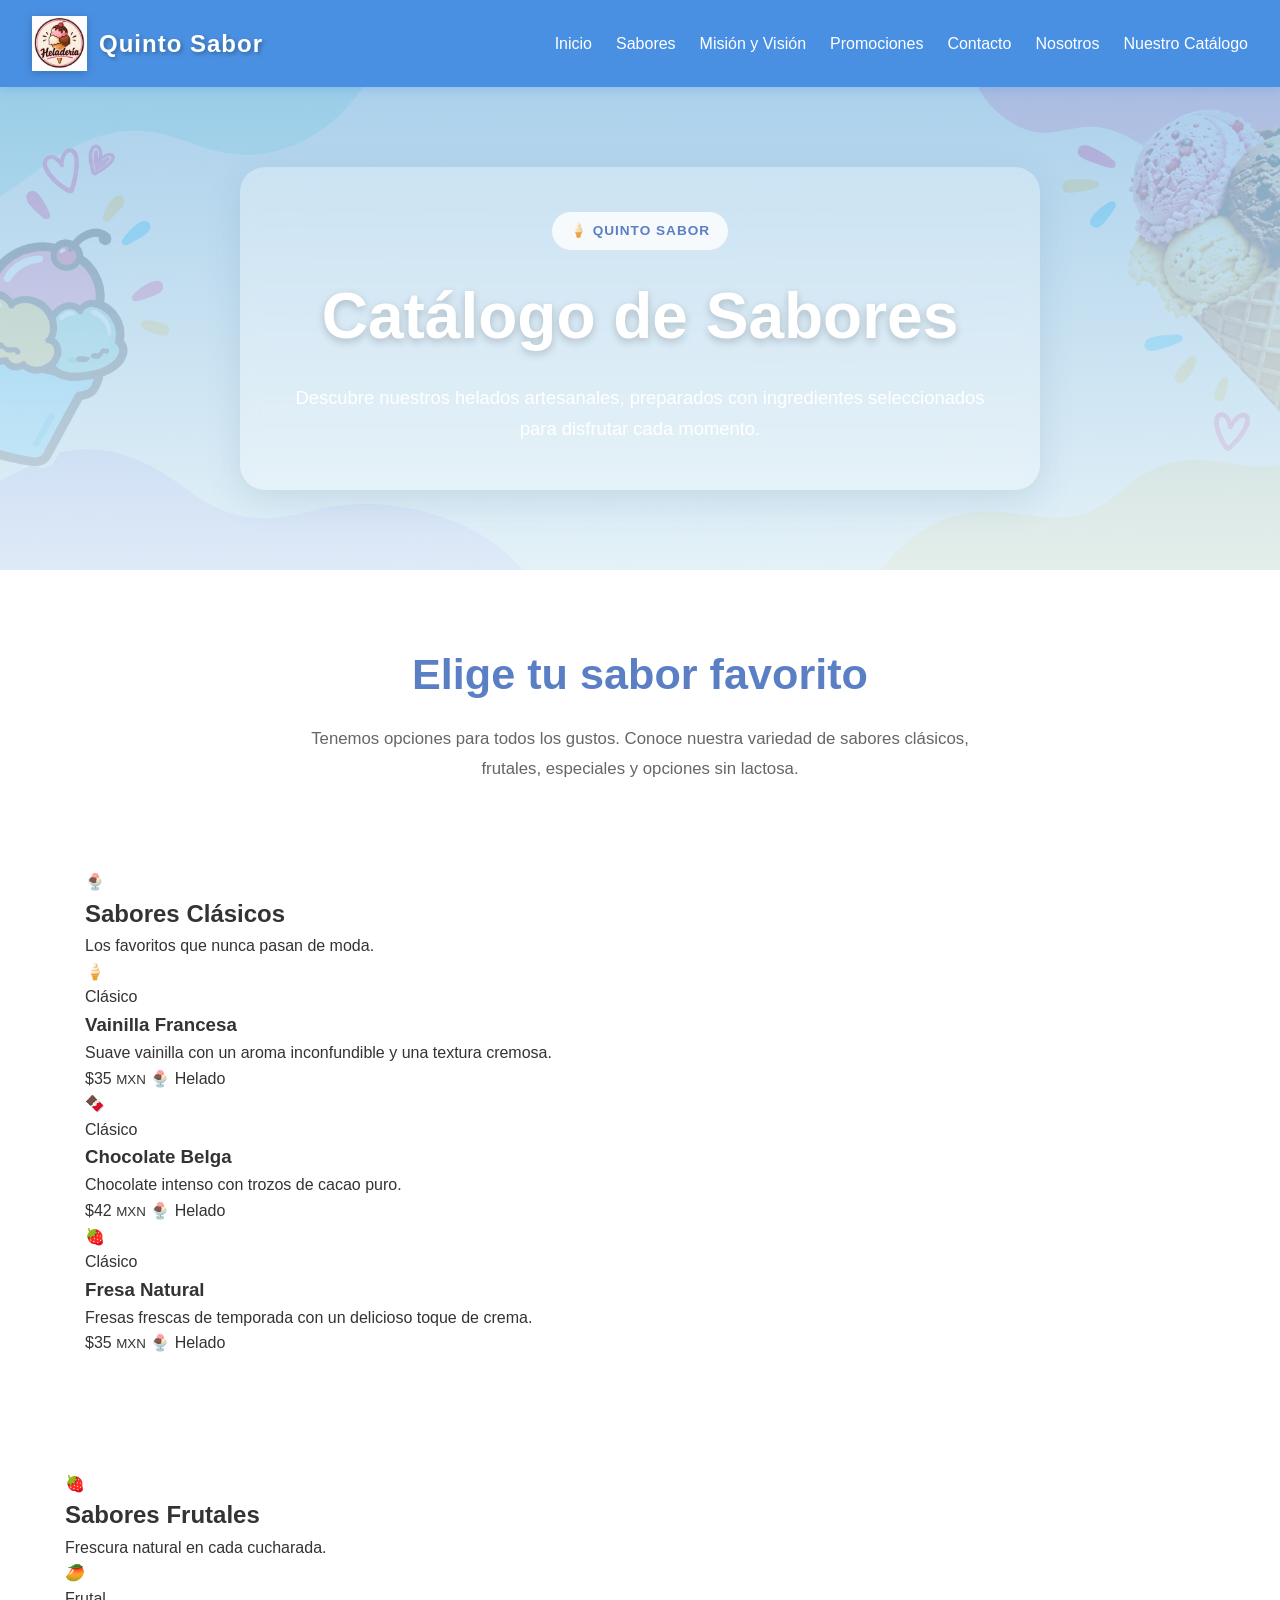
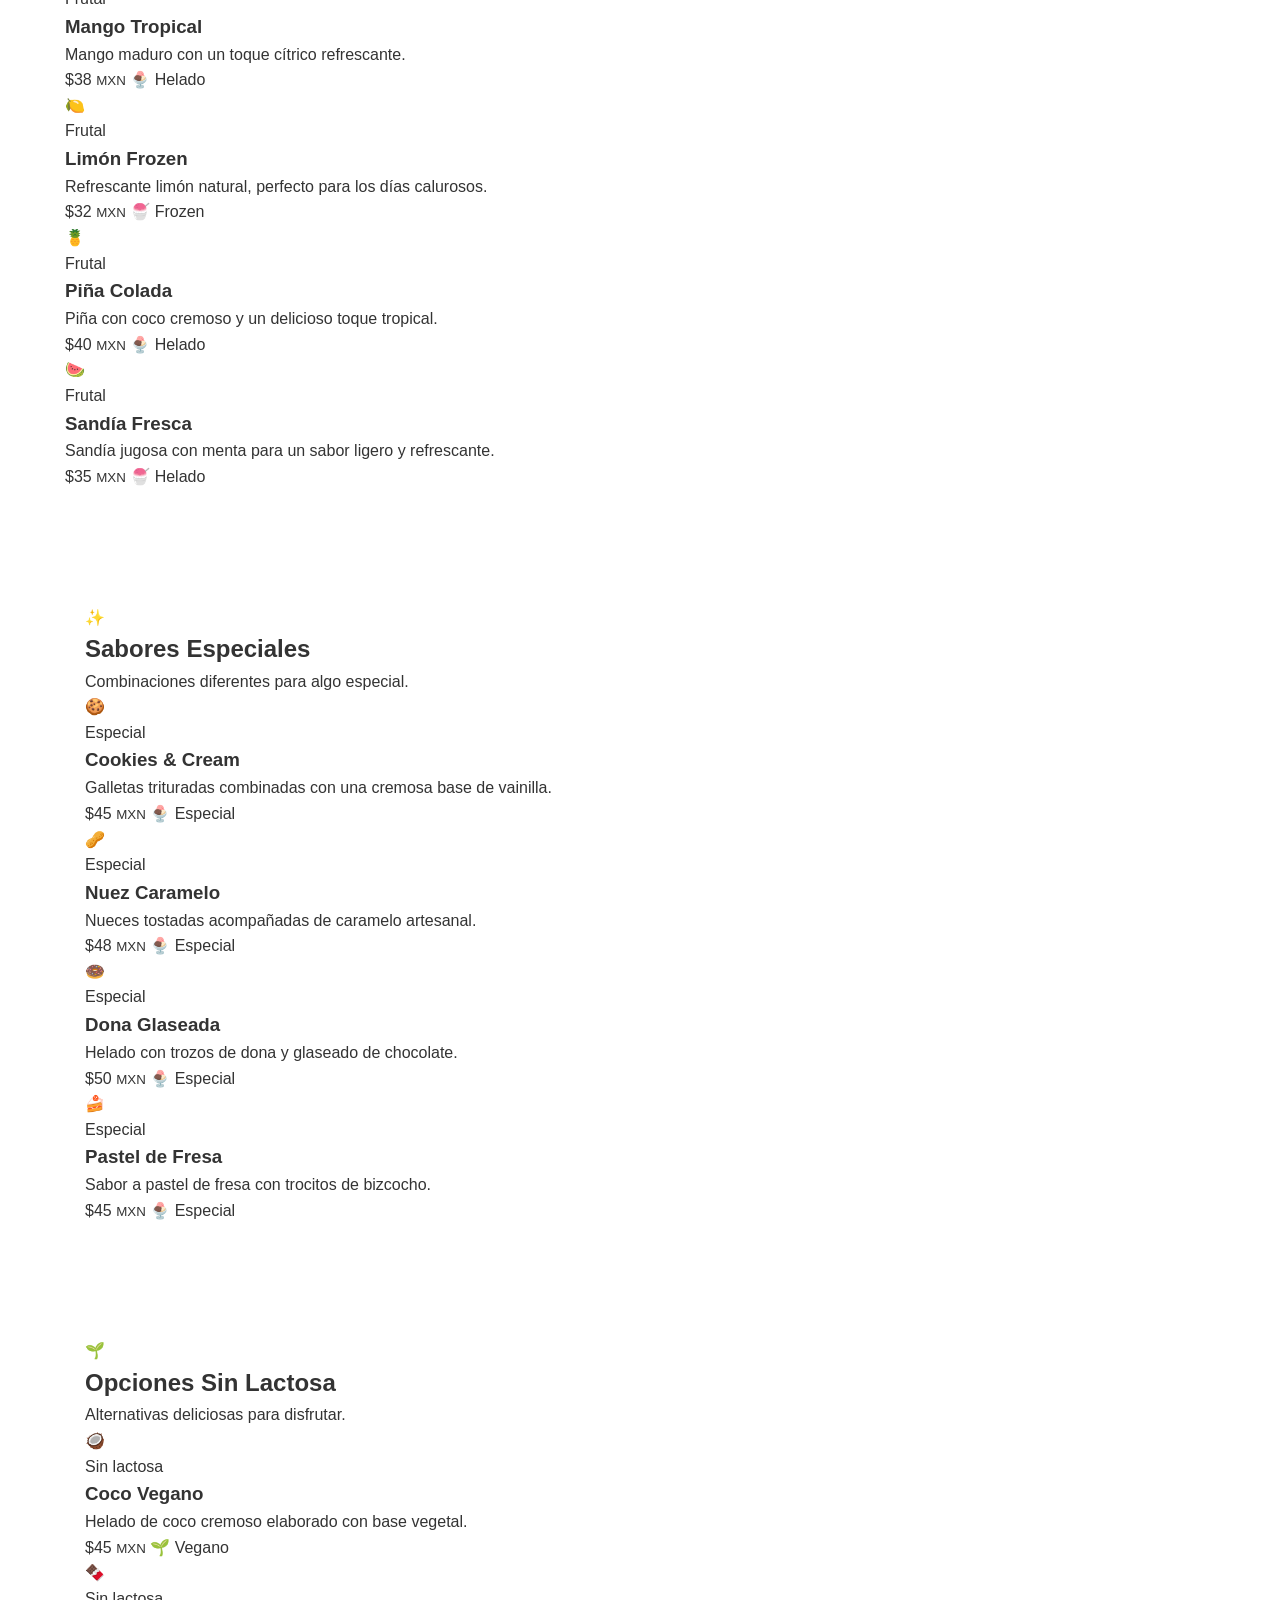
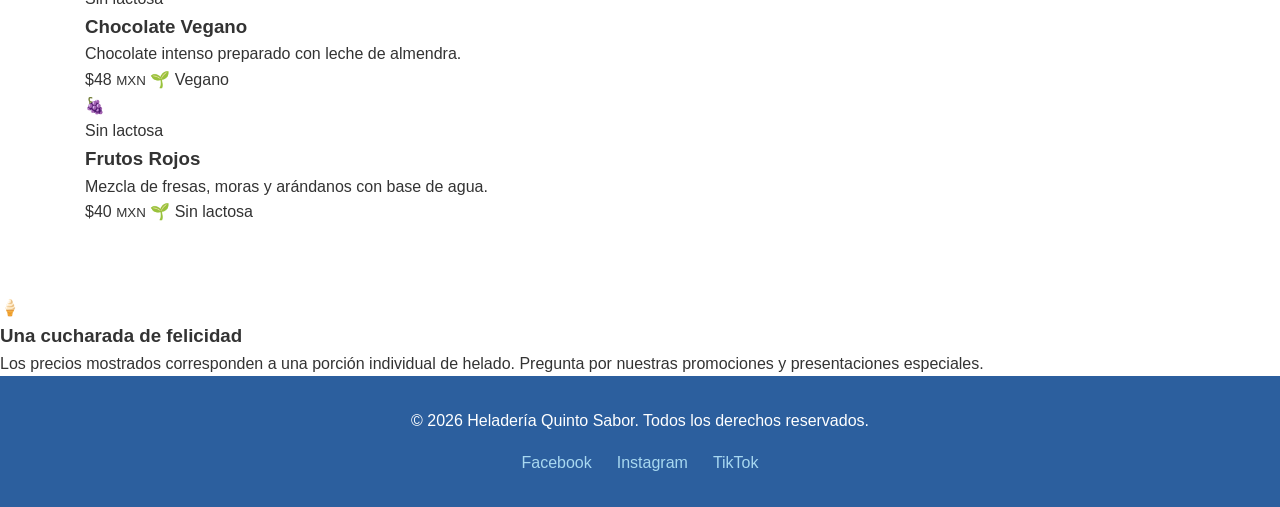
==== commit 66a7f75b: "aver" ====
--- a/catalogo.html
+++ b/catalogo.html
@@ -22,13 +22,14 @@
             </a>
         </div>
 
-        <nav class="nav" id="nav">
+       <nav class="nav" id="nav">
             <a href="index.html">Inicio</a>
             <a href="sabores.html">Sabores</a>
             <a href="mision y vision.html">Misión y Visión</a>
             <a href="promociones.html">Promociones</a>
             <a href="contactanos.html">Contacto</a>
             <a href="nosotros.html">Nosotros</a>
+            <a href="catalogo.html">Nuestro Catálogo</a>
         </nav>
 
         <button class="menu-btn" id="menuBtn">☰</button>
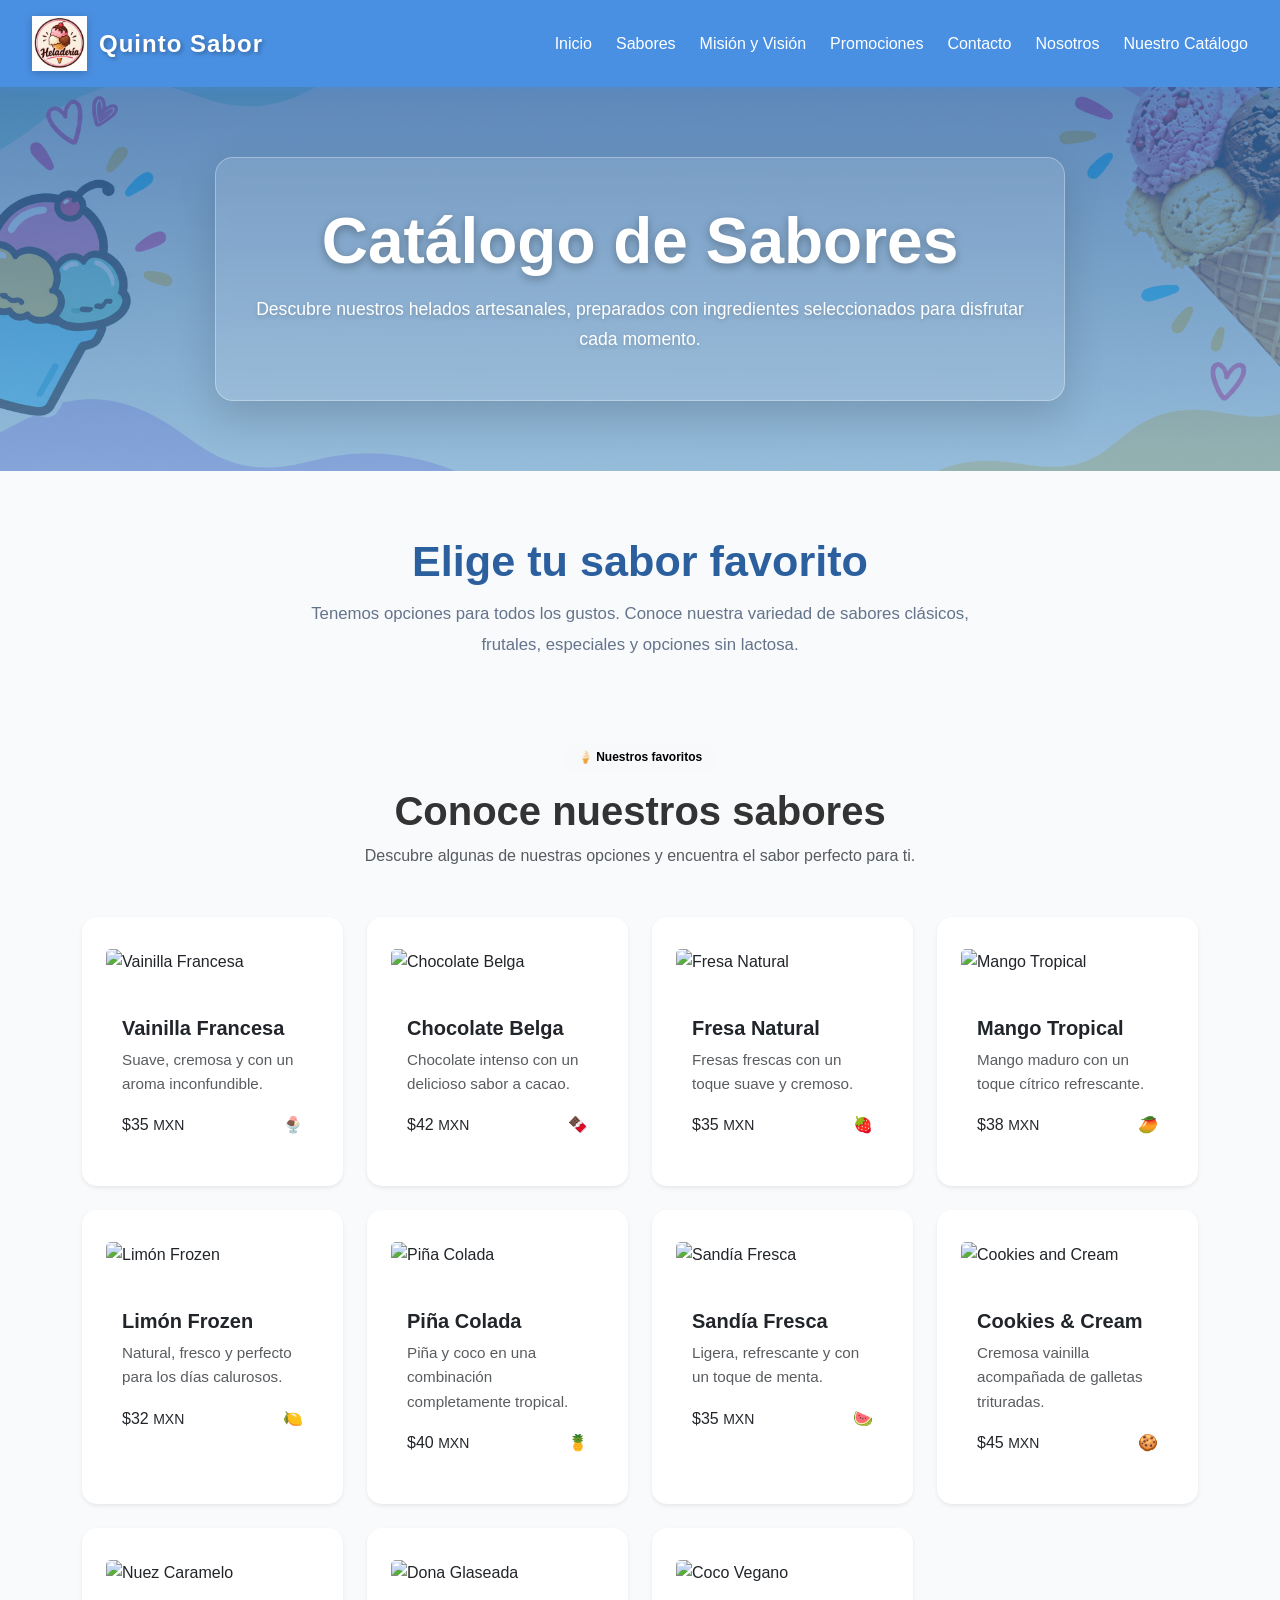
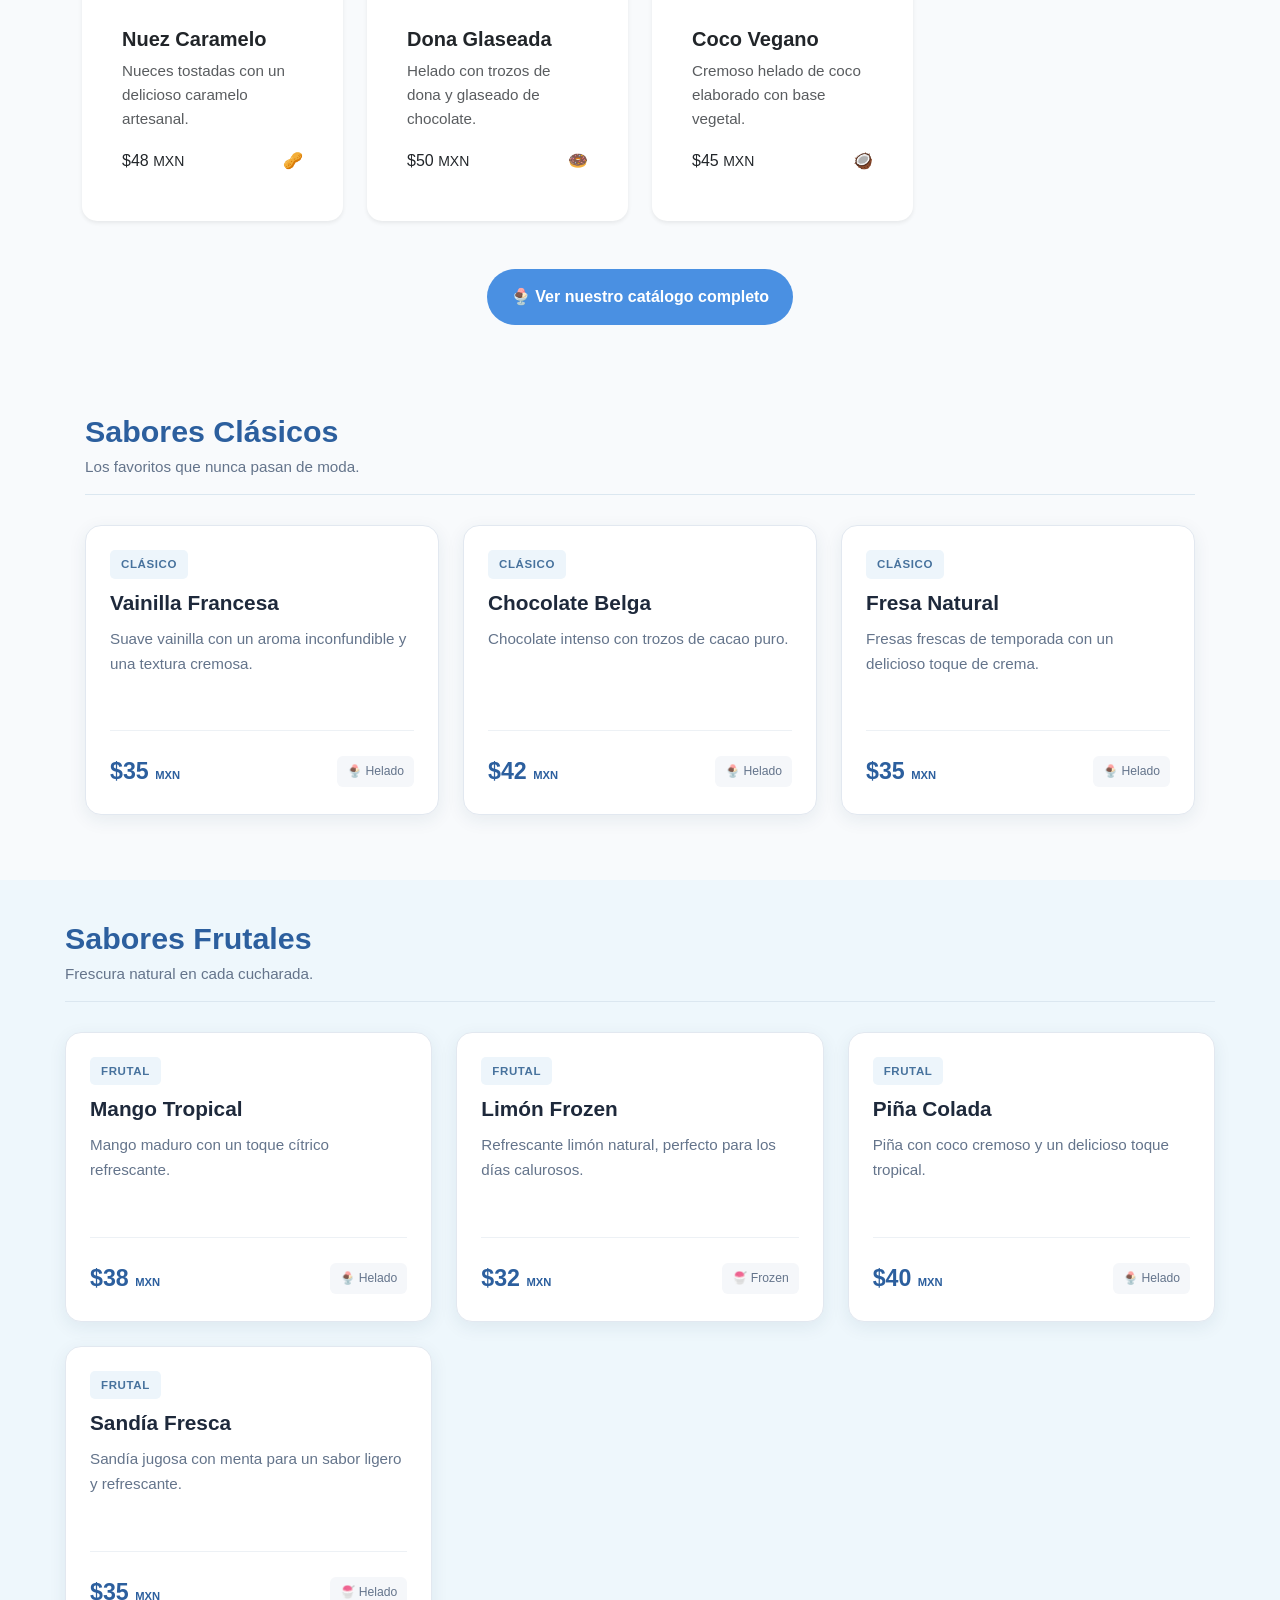
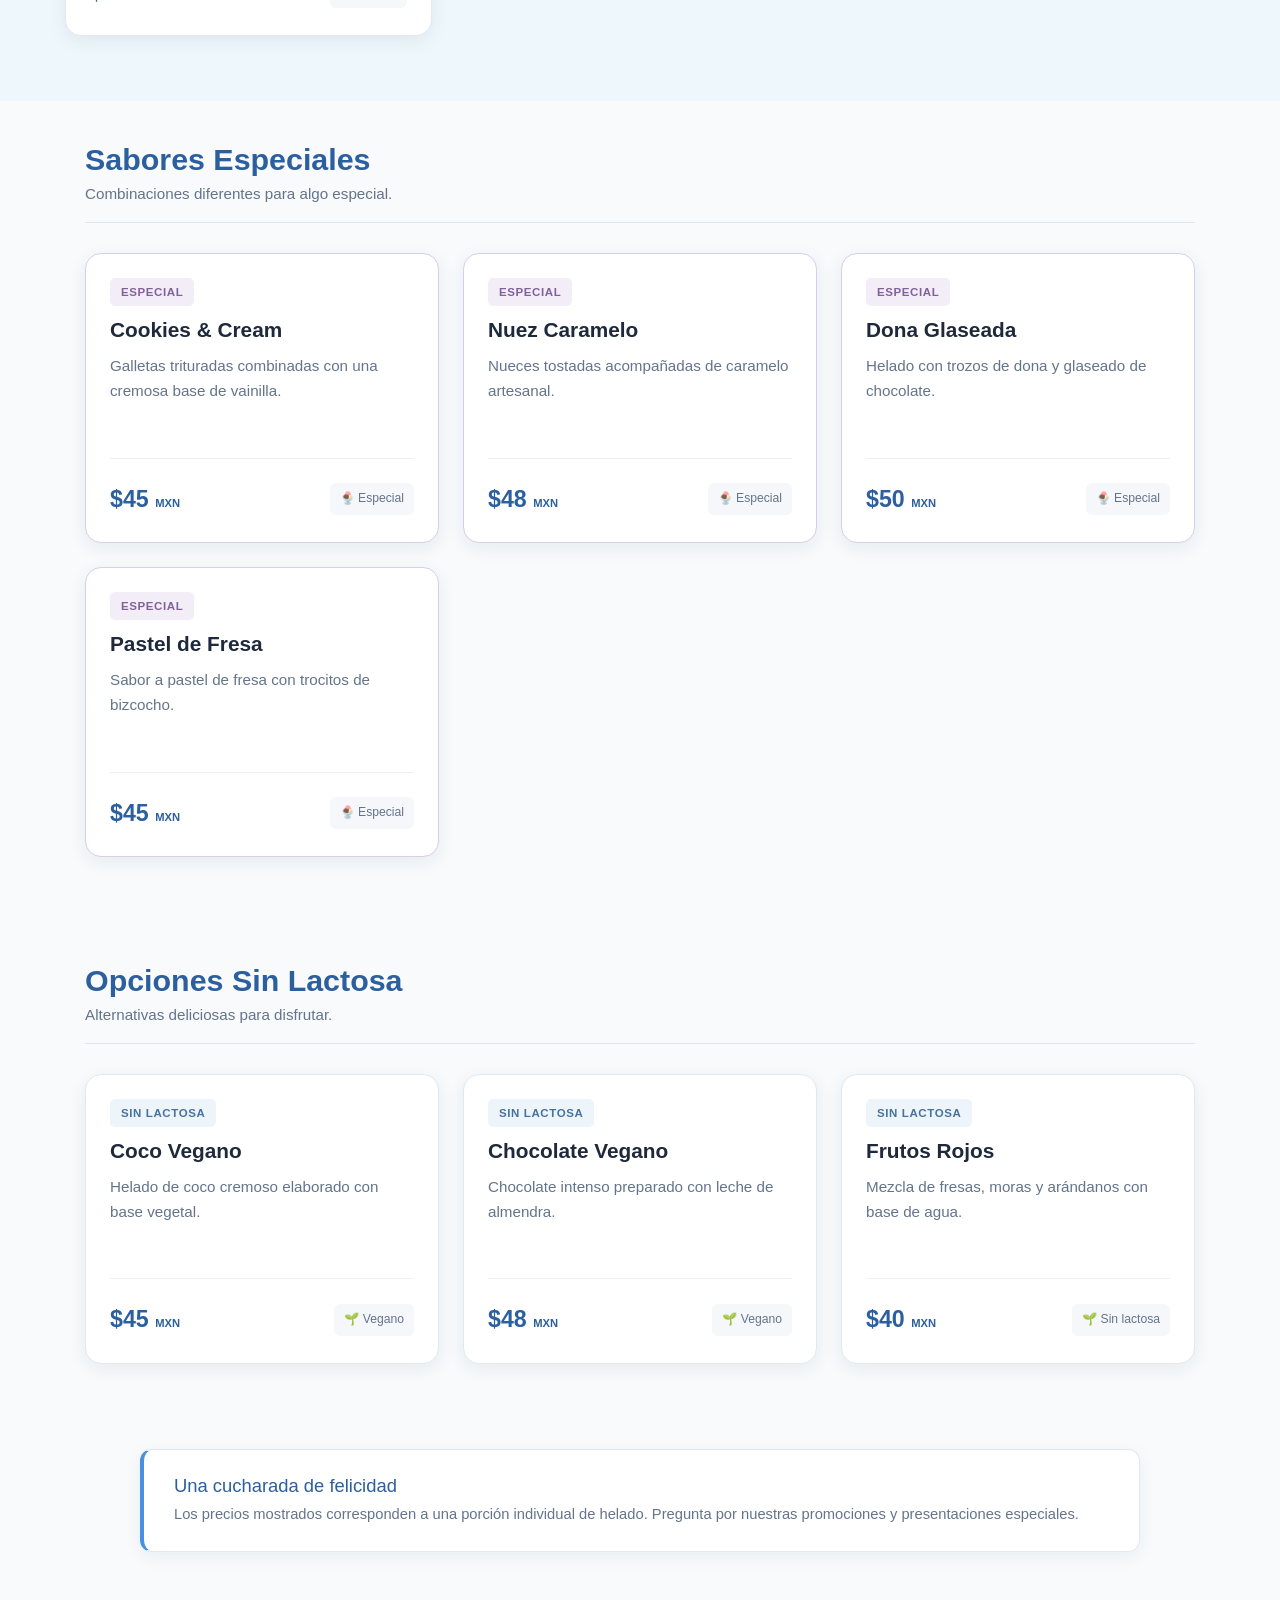
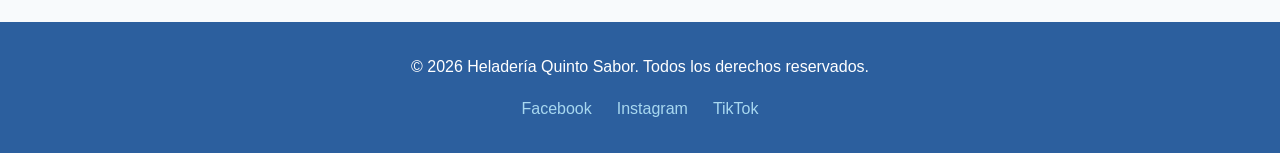
==== commit 91538b05: "jsjsjs" ====
--- a/catalogo.html
+++ b/catalogo.html
@@ -2,49 +2,109 @@
 <html lang="es">
 
 <head>
+
     <meta charset="UTF-8">
+
     <meta name="viewport" content="width=device-width, initial-scale=1.0">
 
     <title>Sabores - Heladería Quinto Sabor 🍦</title>
 
+    <!-- Bootstrap 5 -->
+    <link
+        href="https://cdn.jsdelivr.net/npm/bootstrap@5.3.3/dist/css/bootstrap.min.css"
+        rel="stylesheet"
+    >
+
+    <!-- CSS propio -->
     <link rel="stylesheet" href="style.css">
+
 </head>
 
+
 <body>
 
-    <!-- ENCABEZADO / NAVEGACIÓN -->
+
+    <!-- =========================================
+         ENCABEZADO / NAVEGACIÓN
+    ========================================== -->
+
     <header class="header">
 
         <div class="logo">
+
             <a href="index.html">
-                <img src="Img/logo.png" alt="Quinto Sabor" class="logo-img">
-                <span class="logo-texto">Quinto Sabor</span>
+
+                <img
+                    src="Img/logo.png"
+                    alt="Quinto Sabor"
+                    class="logo-img"
+                >
+
+                <span class="logo-texto">
+                    Quinto Sabor
+                </span>
+
             </a>
+
         </div>
 
-       <nav class="nav" id="nav">
-            <a href="index.html">Inicio</a>
-            <a href="sabores.html">Sabores</a>
-            <a href="mision y vision.html">Misión y Visión</a>
-            <a href="promociones.html">Promociones</a>
-            <a href="contactanos.html">Contacto</a>
-            <a href="nosotros.html">Nosotros</a>
-            <a href="catalogo.html">Nuestro Catálogo</a>
+
+        <nav class="nav" id="nav">
+
+            <a href="index.html">
+                Inicio
+            </a>
+
+            <a href="sabores.html">
+                Sabores
+            </a>
+
+            <a href="mision y vision.html">
+                Misión y Visión
+            </a>
+
+            <a href="promociones.html">
+                Promociones
+            </a>
+
+            <a href="contactanos.html">
+                Contacto
+            </a>
+
+            <a href="nosotros.html">
+                Nosotros
+            </a>
+
+            <a href="catalogo.html">
+                Nuestro Catálogo
+            </a>
+
         </nav>
 
-        <button class="menu-btn" id="menuBtn">☰</button>
+
+        <button
+            class="menu-btn"
+            id="menuBtn"
+            type="button"
+        >
+            ☰
+        </button>
 
     </header>
 
 
-    <!-- ENCABEZADO DEL CATÁLOGO -->
+
+    <!-- =========================================
+         ENCABEZADO DEL CATÁLOGO
+    ========================================== -->
+
     <section class="catalogo-hero">
 
         <div class="catalogo-hero-contenido">
 
-            <span class="catalogo-etiqueta">🍦 QUINTO SABOR</span>
-
-            <h1>Catálogo de Sabores</h1>
+            <h1>
+                Catálogo de Sabores
+            </h1>
 
             <p>
                 Descubre nuestros helados artesanales,
@@ -57,10 +117,16 @@
     </section>
 
 
-    <!-- INTRODUCCIÓN -->
+
+    <!-- =========================================
+         INTRODUCCIÓN
+    ========================================== -->
+
     <section class="catalogo-intro">
 
-        <h2>Elige tu sabor favorito</h2>
+        <h2>
+            Elige tu sabor favorito
+        </h2>
 
         <p>
             Tenemos opciones para todos los gustos.
@@ -71,21 +137,693 @@
     </section>
 
 
-    <!-- CATEGORÍA CLÁSICOS -->
-    <section class="catalogo-categoria" id="clasicos">
+
+    <!-- =========================================
+         GALERÍA DESTACADA
+    ========================================== -->
+
+    <section class="catalogo-galeria py-5">
+
+        <div class="container">
+
+
+            <!-- ENCABEZADO -->
+
+            <div class="text-center mb-5">
+
+                <span class="badge rounded-pill text-bg-light px-3 py-2 mb-3">
+                    🍦 Nuestros favoritos
+                </span>
+
+                <h2 class="fw-bold display-6">
+                    Conoce nuestros sabores
+                </h2>
+
+                <p class="text-muted mx-auto catalogo-descripcion">
+                    Descubre algunas de nuestras opciones y encuentra
+                    el sabor perfecto para ti.
+                </p>
+
+            </div>
+
+
+
+            <!-- =================================
+                 TARJETAS
+            ================================== -->
+
+            <div class="row g-4">
+
+
+                <!-- 1. VAINILLA -->
+
+                <div class="col-12 col-sm-6 col-lg-4 col-xl-3">
+
+                    <div class="card sabor-card h-100 border-0 shadow-sm">
+
+                        <div class="sabor-imagen">
+
+                            <img
+                                src="Img/catalogo/vainilla.jpg"
+                                class="card-img-top"
+                                alt="Vainilla Francesa"
+                            >
+
+                            <span class="badge sabor-badge">
+                                Clásico
+                            </span>
+
+                        </div>
+
+
+                        <div class="card-body">
+
+                            <h5 class="card-title fw-bold">
+                                Vainilla Francesa
+                            </h5>
+
+                            <p class="card-text text-muted">
+                                Suave, cremosa y con un aroma
+                                inconfundible.
+                            </p>
+
+
+                            <div class="d-flex justify-content-between align-items-center">
+
+                                <span class="precio-sabor">
+                                    $35
+                                    <small>MXN</small>
+                                </span>
+
+                                <span class="presentacion-sabor">
+                                    🍨
+                                </span>
+
+                            </div>
+
+                        </div>
+
+                    </div>
+
+                </div>
+
+
+
+                <!-- 2. CHOCOLATE -->
+
+                <div class="col-12 col-sm-6 col-lg-4 col-xl-3">
+
+                    <div class="card sabor-card h-100 border-0 shadow-sm">
+
+                        <div class="sabor-imagen">
+
+                            <img
+                                src="Img/catalogo/chocolate.jpg"
+                                class="card-img-top"
+                                alt="Chocolate Belga"
+                            >
+
+                            <span class="badge sabor-badge">
+                                Clásico
+                            </span>
+
+                        </div>
+
+
+                        <div class="card-body">
+
+                            <h5 class="card-title fw-bold">
+                                Chocolate Belga
+                            </h5>
+
+                            <p class="card-text text-muted">
+                                Chocolate intenso con un
+                                delicioso sabor a cacao.
+                            </p>
+
+
+                            <div class="d-flex justify-content-between align-items-center">
+
+                                <span class="precio-sabor">
+                                    $42
+                                    <small>MXN</small>
+                                </span>
+
+                                <span class="presentacion-sabor">
+                                    🍫
+                                </span>
+
+                            </div>
+
+                        </div>
+
+                    </div>
+
+                </div>
+
+
+
+                <!-- 3. FRESA -->
+
+                <div class="col-12 col-sm-6 col-lg-4 col-xl-3">
+
+                    <div class="card sabor-card h-100 border-0 shadow-sm">
+
+                        <div class="sabor-imagen">
+
+                            <img
+                                src="Img/catalogo/fresa.jpg"
+                                class="card-img-top"
+                                alt="Fresa Natural"
+                            >
+
+                            <span class="badge sabor-badge">
+                                Clásico
+                            </span>
+
+                        </div>
+
+
+                        <div class="card-body">
+
+                            <h5 class="card-title fw-bold">
+                                Fresa Natural
+                            </h5>
+
+                            <p class="card-text text-muted">
+                                Fresas frescas con un toque
+                                suave y cremoso.
+                            </p>
+
+
+                            <div class="d-flex justify-content-between align-items-center">
+
+                                <span class="precio-sabor">
+                                    $35
+                                    <small>MXN</small>
+                                </span>
+
+                                <span class="presentacion-sabor">
+                                    🍓
+                                </span>
+
+                            </div>
+
+                        </div>
+
+                    </div>
+
+                </div>
+
+
+
+                <!-- 4. MANGO -->
+
+                <div class="col-12 col-sm-6 col-lg-4 col-xl-3">
+
+                    <div class="card sabor-card h-100 border-0 shadow-sm">
+
+                        <div class="sabor-imagen">
+
+                            <img
+                                src="Img/catalogo/mango.jpg"
+                                class="card-img-top"
+                                alt="Mango Tropical"
+                            >
+
+                            <span class="badge sabor-badge">
+                                Frutal
+                            </span>
+
+                        </div>
+
+
+                        <div class="card-body">
+
+                            <h5 class="card-title fw-bold">
+                                Mango Tropical
+                            </h5>
+
+                            <p class="card-text text-muted">
+                                Mango maduro con un toque
+                                cítrico refrescante.
+                            </p>
+
+
+                            <div class="d-flex justify-content-between align-items-center">
+
+                                <span class="precio-sabor">
+                                    $38
+                                    <small>MXN</small>
+                                </span>
+
+                                <span class="presentacion-sabor">
+                                    🥭
+                                </span>
+
+                            </div>
+
+                        </div>
+
+                    </div>
+
+                </div>
+
+
+
+                <!-- 5. LIMÓN -->
+
+                <div class="col-12 col-sm-6 col-lg-4 col-xl-3">
+
+                    <div class="card sabor-card h-100 border-0 shadow-sm">
+
+                        <div class="sabor-imagen">
+
+                            <img
+                                src="Img/catalogo/limon.jpg"
+                                class="card-img-top"
+                                alt="Limón Frozen"
+                            >
+
+                            <span class="badge sabor-badge">
+                                Frutal
+                            </span>
+
+                        </div>
+
+
+                        <div class="card-body">
+
+                            <h5 class="card-title fw-bold">
+                                Limón Frozen
+                            </h5>
+
+                            <p class="card-text text-muted">
+                                Natural, fresco y perfecto
+                                para los días calurosos.
+                            </p>
+
+
+                            <div class="d-flex justify-content-between align-items-center">
+
+                                <span class="precio-sabor">
+                                    $32
+                                    <small>MXN</small>
+                                </span>
+
+                                <span class="presentacion-sabor">
+                                    🍋
+                                </span>
+
+                            </div>
+
+                        </div>
+
+                    </div>
+
+                </div>
+
+
+
+                <!-- 6. PIÑA -->
+
+                <div class="col-12 col-sm-6 col-lg-4 col-xl-3">
+
+                    <div class="card sabor-card h-100 border-0 shadow-sm">
+
+                        <div class="sabor-imagen">
+
+                            <img
+                                src="Img/catalogo/pina.jpg"
+                                class="card-img-top"
+                                alt="Piña Colada"
+                            >
+
+                            <span class="badge sabor-badge">
+                                Frutal
+                            </span>
+
+                        </div>
+
+
+                        <div class="card-body">
+
+                            <h5 class="card-title fw-bold">
+                                Piña Colada
+                            </h5>
+
+                            <p class="card-text text-muted">
+                                Piña y coco en una combinación
+                                completamente tropical.
+                            </p>
+
+
+                            <div class="d-flex justify-content-between align-items-center">
+
+                                <span class="precio-sabor">
+                                    $40
+                                    <small>MXN</small>
+                                </span>
+
+                                <span class="presentacion-sabor">
+                                    🍍
+                                </span>
+
+                            </div>
+
+                        </div>
+
+                    </div>
+
+                </div>
+
+
+
+                <!-- 7. SANDÍA -->
+
+                <div class="col-12 col-sm-6 col-lg-4 col-xl-3">
+
+                    <div class="card sabor-card h-100 border-0 shadow-sm">
+
+                        <div class="sabor-imagen">
+
+                            <img
+                                src="Img/catalogo/sandia.jpg"
+                                class="card-img-top"
+                                alt="Sandía Fresca"
+                            >
+
+                            <span class="badge sabor-badge">
+                                Frutal
+                            </span>
+
+                        </div>
+
+
+                        <div class="card-body">
+
+                            <h5 class="card-title fw-bold">
+                                Sandía Fresca
+                            </h5>
+
+                            <p class="card-text text-muted">
+                                Ligera, refrescante y con un
+                                toque de menta.
+                            </p>
+
+
+                            <div class="d-flex justify-content-between align-items-center">
+
+                                <span class="precio-sabor">
+                                    $35
+                                    <small>MXN</small>
+                                </span>
+
+                                <span class="presentacion-sabor">
+                                    🍉
+                                </span>
+
+                            </div>
+
+                        </div>
+
+                    </div>
+
+                </div>
+
+
+
+                <!-- 8. COOKIES -->
+
+                <div class="col-12 col-sm-6 col-lg-4 col-xl-3">
+
+                    <div class="card sabor-card h-100 border-0 shadow-sm">
+
+                        <div class="sabor-imagen">
+
+                            <img
+                                src="Img/catalogo/cookies.jpg"
+                                class="card-img-top"
+                                alt="Cookies and Cream"
+                            >
+
+                            <span class="badge sabor-badge">
+                                Especial
+                            </span>
+
+                        </div>
+
+
+                        <div class="card-body">
+
+                            <h5 class="card-title fw-bold">
+                                Cookies &amp; Cream
+                            </h5>
+
+                            <p class="card-text text-muted">
+                                Cremosa vainilla acompañada
+                                de galletas trituradas.
+                            </p>
+
+
+                            <div class="d-flex justify-content-between align-items-center">
+
+                                <span class="precio-sabor">
+                                    $45
+                                    <small>MXN</small>
+                                </span>
+
+                                <span class="presentacion-sabor">
+                                    🍪
+                                </span>
+
+                            </div>
+
+                        </div>
+
+                    </div>
+
+                </div>
+
+
+
+                <!-- 9. NUEZ -->
+
+                <div class="col-12 col-sm-6 col-lg-4 col-xl-3">
+
+                    <div class="card sabor-card h-100 border-0 shadow-sm">
+
+                        <div class="sabor-imagen">
+
+                            <img
+                                src="Img/catalogo/nuez.jpg"
+                                class="card-img-top"
+                                alt="Nuez Caramelo"
+                            >
+
+                            <span class="badge sabor-badge">
+                                Especial
+                            </span>
+
+                        </div>
+
+
+                        <div class="card-body">
+
+                            <h5 class="card-title fw-bold">
+                                Nuez Caramelo
+                            </h5>
+
+                            <p class="card-text text-muted">
+                                Nueces tostadas con un
+                                delicioso caramelo artesanal.
+                            </p>
+
+
+                            <div class="d-flex justify-content-between align-items-center">
+
+                                <span class="precio-sabor">
+                                    $48
+                                    <small>MXN</small>
+                                </span>
+
+                                <span class="presentacion-sabor">
+                                    🥜
+                                </span>
+
+                            </div>
+
+                        </div>
+
+                    </div>
+
+                </div>
+
+
+
+                <!-- 10. DONA -->
+
+                <div class="col-12 col-sm-6 col-lg-4 col-xl-3">
+
+                    <div class="card sabor-card h-100 border-0 shadow-sm">
+
+                        <div class="sabor-imagen">
+
+                            <img
+                                src="Img/catalogo/dona.jpg"
+                                class="card-img-top"
+                                alt="Dona Glaseada"
+                            >
+
+                            <span class="badge sabor-badge">
+                                Especial
+                            </span>
+
+                        </div>
+
+
+                        <div class="card-body">
+
+                            <h5 class="card-title fw-bold">
+                                Dona Glaseada
+                            </h5>
+
+                            <p class="card-text text-muted">
+                                Helado con trozos de dona
+                                y glaseado de chocolate.
+                            </p>
+
+
+                            <div class="d-flex justify-content-between align-items-center">
+
+                                <span class="precio-sabor">
+                                    $50
+                                    <small>MXN</small>
+                                </span>
+
+                                <span class="presentacion-sabor">
+                                    🍩
+                                </span>
+
+                            </div>
+
+                        </div>
+
+                    </div>
+
+                </div>
+
+
+
+                <!-- 11. COCO -->
+
+                <div class="col-12 col-sm-6 col-lg-4 col-xl-3">
+
+                    <div class="card sabor-card h-100 border-0 shadow-sm">
+
+                        <div class="sabor-imagen">
+
+                            <img
+                                src="Img/catalogo/coco.jpg"
+                                class="card-img-top"
+                                alt="Coco Vegano"
+                            >
+
+                            <span class="badge sabor-badge">
+                                Sin lactosa
+                            </span>
+
+                        </div>
+
+
+                        <div class="card-body">
+
+                            <h5 class="card-title fw-bold">
+                                Coco Vegano
+                            </h5>
+
+                            <p class="card-text text-muted">
+                                Cremoso helado de coco
+                                elaborado con base vegetal.
+                            </p>
+
+
+                            <div class="d-flex justify-content-between align-items-center">
+
+                                <span class="precio-sabor">
+                                    $45
+                                    <small>MXN</small>
+                                </span>
+
+                                <span class="presentacion-sabor">
+                                    🥥
+                                </span>
+
+                            </div>
+
+                        </div>
+
+                    </div>
+
+                </div>
+
+
+            </div>
+
+
+            <!-- BOTÓN -->
+
+            <div class="text-center mt-5">
+
+                <a
+                    href="#clasicos"
+                    class="btn btn-catalogo rounded-pill px-4 py-3"
+                >
+                    🍨 Ver nuestro catálogo completo
+                </a>
+
+            </div>
+
+
+        </div>
+
+    </section>
+
+
+
+    <!-- =========================================
+         CATEGORÍA CLÁSICOS
+    ========================================== -->
+
+    <section
+        class="catalogo-categoria"
+        id="clasicos"
+    >
 
         <div class="categoria-titulo">
+
             <span>🍨</span>
+
             <div>
-                <h2>Sabores Clásicos</h2>
-                <p>Los favoritos que nunca pasan de moda.</p>
+
+                <h2>
+                    Sabores Clásicos
+                </h2>
+
+                <p>
+                    Los favoritos que nunca pasan de moda.
+                </p>
+
             </div>
+
         </div>
 
 
         <div class="catalogo-grid">
 
+
             <!-- VAINILLA -->
+
             <article class="producto-card">
 
                 <div class="producto-icono">
@@ -98,7 +836,9 @@
                         Clásico
                     </span>
 
-                    <h3>Vainilla Francesa</h3>
+                    <h3>
+                        Vainilla Francesa
+                    </h3>
 
                     <p>
                         Suave vainilla con un aroma
@@ -123,7 +863,9 @@
             </article>
 
 
+
             <!-- CHOCOLATE -->
+
             <article class="producto-card">
 
                 <div class="producto-icono">
@@ -136,7 +878,9 @@
                         Clásico
                     </span>
 
-                    <h3>Chocolate Belga</h3>
+                    <h3>
+                        Chocolate Belga
+                    </h3>
 
                     <p>
                         Chocolate intenso con trozos
@@ -161,7 +905,9 @@
             </article>
 
 
+
             <!-- FRESA -->
+
             <article class="producto-card">
 
                 <div class="producto-icono">
@@ -174,7 +920,9 @@
                         Clásico
                     </span>
 
-                    <h3>Fresa Natural</h3>
+                    <h3>
+                        Fresa Natural
+                    </h3>
 
                     <p>
                         Fresas frescas de temporada
@@ -198,26 +946,46 @@
 
             </article>
 
+
         </div>
 
     </section>
 
 
-    <!-- CATEGORÍA FRUTALES -->
-    <section class="catalogo-categoria categoria-frutales" id="frutales">
+
+    <!-- =========================================
+         CATEGORÍA FRUTALES
+    ========================================== -->
+
+    <section
+        class="catalogo-categoria categoria-frutales"
+        id="frutales"
+    >
 
         <div class="categoria-titulo">
+
             <span>🍓</span>
+
             <div>
-                <h2>Sabores Frutales</h2>
-                <p>Frescura natural en cada cucharada.</p>
+
+                <h2>
+                    Sabores Frutales
+                </h2>
+
+                <p>
+                    Frescura natural en cada cucharada.
+                </p>
+
             </div>
+
         </div>
 
 
         <div class="catalogo-grid">
 
+
             <!-- MANGO -->
+
             <article class="producto-card">
 
                 <div class="producto-icono">
@@ -230,7 +998,9 @@
                         Frutal
                     </span>
 
-                    <h3>Mango Tropical</h3>
+                    <h3>
+                        Mango Tropical
+                    </h3>
 
                     <p>
                         Mango maduro con un toque
@@ -255,7 +1025,9 @@
             </article>
 
 
+
             <!-- LIMÓN -->
+
             <article class="producto-card">
 
                 <div class="producto-icono">
@@ -268,7 +1040,9 @@
                         Frutal
                     </span>
 
-                    <h3>Limón Frozen</h3>
+                    <h3>
+                        Limón Frozen
+                    </h3>
 
                     <p>
                         Refrescante limón natural,
@@ -293,7 +1067,9 @@
             </article>
 
 
+
             <!-- PIÑA COLADA -->
+
             <article class="producto-card">
 
                 <div class="producto-icono">
@@ -306,7 +1082,9 @@
                         Frutal
                     </span>
 
-                    <h3>Piña Colada</h3>
+                    <h3>
+                        Piña Colada
+                    </h3>
 
                     <p>
                         Piña con coco cremoso y un
@@ -331,7 +1109,9 @@
             </article>
 
 
+
             <!-- SANDÍA -->
+
             <article class="producto-card">
 
                 <div class="producto-icono">
@@ -344,7 +1124,9 @@
                         Frutal
                     </span>
 
-                    <h3>Sandía Fresca</h3>
+                    <h3>
+                        Sandía Fresca
+                    </h3>
 
                     <p>
                         Sandía jugosa con menta para
@@ -368,26 +1150,46 @@
 
             </article>
 
+
         </div>
 
     </section>
 
 
-    <!-- CATEGORÍA ESPECIALES -->
-    <section class="catalogo-categoria" id="especiales">
+
+    <!-- =========================================
+         CATEGORÍA ESPECIALES
+    ========================================== -->
+
+    <section
+        class="catalogo-categoria"
+        id="especiales"
+    >
 
         <div class="categoria-titulo">
+
             <span>✨</span>
+
             <div>
-                <h2>Sabores Especiales</h2>
-                <p>Combinaciones diferentes para algo especial.</p>
+
+                <h2>
+                    Sabores Especiales
+                </h2>
+
+                <p>
+                    Combinaciones diferentes para algo especial.
+                </p>
+
             </div>
+
         </div>
 
 
         <div class="catalogo-grid">
 
+
             <!-- COOKIES -->
+
             <article class="producto-card producto-especial">
 
                 <div class="producto-icono">
@@ -400,7 +1202,9 @@
                         Especial
                     </span>
 
-                    <h3>Cookies & Cream</h3>
+                    <h3>
+                        Cookies &amp; Cream
+                    </h3>
 
                     <p>
                         Galletas trituradas combinadas
@@ -425,7 +1229,9 @@
             </article>
 
 
+
             <!-- NUEZ -->
+
             <article class="producto-card producto-especial">
 
                 <div class="producto-icono">
@@ -438,7 +1244,9 @@
                         Especial
                     </span>
 
-                    <h3>Nuez Caramelo</h3>
+                    <h3>
+                        Nuez Caramelo
+                    </h3>
 
                     <p>
                         Nueces tostadas acompañadas
@@ -463,7 +1271,9 @@
             </article>
 
 
+
             <!-- DONA -->
+
             <article class="producto-card producto-especial">
 
                 <div class="producto-icono">
@@ -476,7 +1286,9 @@
                         Especial
                     </span>
 
-                    <h3>Dona Glaseada</h3>
+                    <h3>
+                        Dona Glaseada
+                    </h3>
 
                     <p>
                         Helado con trozos de dona
@@ -501,7 +1313,9 @@
             </article>
 
 
+
             <!-- PASTEL -->
+
             <article class="producto-card producto-especial">
 
                 <div class="producto-icono">
@@ -514,7 +1328,9 @@
                         Especial
                     </span>
 
-                    <h3>Pastel de Fresa</h3>
+                    <h3>
+                        Pastel de Fresa
+                    </h3>
 
                     <p>
                         Sabor a pastel de fresa con
@@ -538,26 +1354,45 @@
 
             </article>
 
+
         </div>
 
     </section>
 
 
-    <!-- CATEGORÍA SIN LACTOSA -->
-    <section class="catalogo-categoria categoria-sin-lactosa">
+
+    <!-- =========================================
+         CATEGORÍA SIN LACTOSA
+    ========================================== -->
+
+    <section
+        class="catalogo-categoria categoria-sin-lactosa"
+    >
 
         <div class="categoria-titulo">
+
             <span>🌱</span>
+
             <div>
-                <h2>Opciones Sin Lactosa</h2>
-                <p>Alternativas deliciosas para disfrutar.</p>
+
+                <h2>
+                    Opciones Sin Lactosa
+                </h2>
+
+                <p>
+                    Alternativas deliciosas para disfrutar.
+                </p>
+
             </div>
+
         </div>
 
 
         <div class="catalogo-grid">
 
+
             <!-- COCO -->
+
             <article class="producto-card">
 
                 <div class="producto-icono">
@@ -570,7 +1405,9 @@
                         Sin lactosa
                     </span>
 
-                    <h3>Coco Vegano</h3>
+                    <h3>
+                        Coco Vegano
+                    </h3>
 
                     <p>
                         Helado de coco cremoso
@@ -595,7 +1432,9 @@
             </article>
 
 
+
             <!-- CHOCOLATE VEGANO -->
+
             <article class="producto-card">
 
                 <div class="producto-icono">
@@ -608,7 +1447,9 @@
                         Sin lactosa
                     </span>
 
-                    <h3>Chocolate Vegano</h3>
+                    <h3>
+                        Chocolate Vegano
+                    </h3>
 
                     <p>
                         Chocolate intenso preparado
@@ -633,7 +1474,9 @@
             </article>
 
 
+
             <!-- FRUTOS ROJOS -->
+
             <article class="producto-card">
 
                 <div class="producto-icono">
@@ -646,7 +1489,9 @@
                         Sin lactosa
                     </span>
 
-                    <h3>Frutos Rojos</h3>
+                    <h3>
+                        Frutos Rojos
+                    </h3>
 
                     <p>
                         Mezcla de fresas, moras y
@@ -670,12 +1515,17 @@
 
             </article>
 
+
         </div>
 
     </section>
 
 
-    <!-- NOTA DE PRECIOS -->
+
+    <!-- =========================================
+         NOTA DE PRECIOS
+    ========================================== -->
+
     <section class="catalogo-nota">
 
         <div class="nota-icono">
@@ -683,19 +1533,27 @@
         </div>
 
         <div>
-            <h3>Una cucharada de felicidad</h3>
+
+            <h3>
+                Una cucharada de felicidad
+            </h3>
 
             <p>
                 Los precios mostrados corresponden a una porción
                 individual de helado. Pregunta por nuestras
                 promociones y presentaciones especiales.
             </p>
+
         </div>
 
     </section>
 
 
-    <!-- PIE DE PÁGINA -->
+
+    <!-- =========================================
+         PIE DE PÁGINA
+    ========================================== -->
+
     <footer class="footer">
 
         <p>
@@ -703,18 +1561,41 @@
             Todos los derechos reservados.
         </p>
 
+
         <div class="redes">
-            <a href="#">Facebook</a>
-            <a href="#">Instagram</a>
-            <a href="#">TikTok</a>
+
+            <a href="#">
+                Facebook
+            </a>
+
+            <a href="#">
+                Instagram
+            </a>
+
+            <a href="#">
+                TikTok
+            </a>
+
         </div>
 
     </footer>
 
 
-    <!-- JAVASCRIPT -->
+
+    <!-- =========================================
+         JAVASCRIPT DE BOOTSTRAP
+    ========================================== -->
+
+    <script
+        src="https://cdn.jsdelivr.net/npm/bootstrap@5.3.3/dist/js/bootstrap.bundle.min.js">
+    </script>
+
+
+    <!-- JAVASCRIPT PROPIO -->
+
     <script src="script.js"></script>
 
+
 </body>
 
 </html>
--- a/style.css
+++ b/style.css
@@ -1847,343 +1847,456 @@
     text-shadow: 1px 1px 4px rgba(0,0,0,0.3);
     letter-spacing: 2px;
 }
-/* =========================================
-   CATÁLOGO DE SABORES
-   ========================================= */
-
-/* Encabezado del catálogo */
+/* =========================================================
+   CATÁLOGO DE SABORES - DISEÑO PROFESIONAL
+   ========================================================= */
+
+/* Fondo general del catálogo */
+body {
+    background-color: #f8fafc;
+}
+
+/* =========================================================
+   ENCABEZADO DEL CATÁLOGO
+   ========================================================= */
 
 .catalogo-hero {
-    min-height: 360px;
+    min-height: 380px;
     display: flex;
     align-items: center;
     justify-content: center;
     text-align: center;
-    padding: 80px 20px;
+    padding: 70px 20px;
+
     background:
         linear-gradient(
-            rgba(151, 199, 235, 0.80),
-            rgba(225, 241, 249, 0.90)
+            rgba(48, 104, 170, 0.78),
+            rgba(105, 163, 210, 0.70)
         ),
         url('Img/fondoxd.png') center/cover no-repeat;
 }
 
 .catalogo-hero-contenido {
-    max-width: 800px;
+    width: 100%;
+    max-width: 850px;
     padding: 45px 35px;
-    border-radius: 25px;
-    background: rgba(255, 255, 255, 0.30);
-    backdrop-filter: blur(8px);
-    box-shadow: 0 10px 35px rgba(70, 110, 150, 0.15);
+
+    background: rgba(255, 255, 255, 0.12);
+    border: 1px solid rgba(255, 255, 255, 0.30);
+    border-radius: 18px;
+
+    backdrop-filter: blur(6px);
+
+    box-shadow:
+        0 15px 40px rgba(0, 0, 0, 0.15);
 }
 
 .catalogo-etiqueta {
     display: inline-block;
-    margin-bottom: 15px;
-    padding: 8px 18px;
-    border-radius: 30px;
-    background: rgba(255, 255, 255, 0.80);
-    color: #5b7fc4;
-    font-size: 0.85rem;
-    font-weight: 800;
+    margin-bottom: 18px;
+    padding: 7px 16px;
+
+    background: rgba(255, 255, 255, 0.92);
+    color: var(--azul-oscuro);
+
+    border-radius: 20px;
+
+    font-size: 0.8rem;
+    font-weight: 700;
     letter-spacing: 1px;
+    text-transform: uppercase;
 }
 
 .catalogo-hero h1 {
     margin: 0 0 15px;
+
     color: #ffffff;
-    font-size: clamp(2.3rem, 5vw, 4rem);
-    text-shadow: 0 3px 8px rgba(0, 0, 0, 0.20);
+
+    font-size: clamp(2.4rem, 5vw, 4rem);
+    font-weight: 700;
+
+    text-shadow:
+        0 3px 10px rgba(0, 0, 0, 0.30);
 }
 
 .catalogo-hero p {
     margin: 0;
+
     color: #ffffff;
-    font-size: 1.15rem;
+
+    font-size: 1.1rem;
     line-height: 1.7;
-}
-
-
-/* Introducción */
+
+    text-shadow:
+        0 2px 5px rgba(0, 0, 0, 0.20);
+}
+
+
+/* =========================================================
+   INTRODUCCIÓN
+   ========================================================= */
 
 .catalogo-intro {
     max-width: 850px;
     margin: 0 auto;
-    padding: 70px 20px 40px;
+
+    padding: 65px 20px 35px;
+
     text-align: center;
 }
 
 .catalogo-intro h2 {
-    margin-bottom: 15px;
-    color: #5b7fc4;
+    margin-bottom: 12px;
+
+    color: var(--azul-oscuro);
+
     font-size: clamp(2rem, 4vw, 2.7rem);
+    font-weight: 700;
 }
 
 .catalogo-intro p {
-    margin: 0 auto;
     max-width: 700px;
-    color: #666;
+    margin: 0 auto;
+
+    color: #64748b;
+
     font-size: 1.05rem;
     line-height: 1.8;
 }
 
 
-/* Categorías */
+/* =========================================================
+   CATEGORÍAS
+   ========================================================= */
 
 .catalogo-categoria {
     max-width: 1150px;
-    margin: 0 auto;
-    padding: 45px 20px 70px;
+
+    margin: 0 auto;
+
+    padding: 40px 20px 65px;
 }
 
 .categoria-frutales {
     max-width: none;
+
     padding-left: max(20px, calc((100% - 1150px) / 2));
-    padding-right: max(20px, calc((100% - 1150px) / 2);
-    background: rgba(218, 241, 250, 0.35);
+    padding-right: max(20px, calc((100% - 1150px) / 2));
+
+    background-color: #eef7fc;
 }
 
 .categoria-sin-lactosa {
-    margin-bottom: 30px;
-}
-
-
-/* Título de cada categoría */
+    margin-bottom: 20px;
+}
+
+
+/* =========================================================
+   TÍTULO DE CATEGORÍA
+   ========================================================= */
 
 .categoria-titulo {
     display: flex;
     align-items: center;
+
     gap: 18px;
-    margin-bottom: 35px;
-}
-
+
+    margin-bottom: 30px;
+
+    padding-bottom: 15px;
+
+    border-bottom: 1px solid #dbe7f0;
+}
+
+/*
+   Ocultamos los emojis/iconos decorativos.
+   Así el catálogo queda más profesional.
+*/
 .categoria-titulo > span {
-    width: 65px;
-    height: 65px;
-    display: flex;
-    align-items: center;
-    justify-content: center;
-    flex-shrink: 0;
-    border-radius: 50%;
-    background: rgba(177, 210, 241, 0.35);
-    font-size: 2rem;
+    display: none;
 }
 
 .categoria-titulo h2 {
     margin: 0 0 5px;
-    color: #4f73b5;
-    font-size: 2rem;
+
+    color: var(--azul-oscuro);
+
+    font-size: 1.9rem;
+    font-weight: 700;
 }
 
 .categoria-titulo p {
     margin: 0;
-    color: #777;
-}
-
-
-/* Grid */
+
+    color: #64748b;
+
+    font-size: 0.95rem;
+}
+
+
+/* =========================================================
+   GRID DE PRODUCTOS
+   ========================================================= */
 
 .catalogo-grid {
     display: grid;
-    grid-template-columns: repeat(3, 1fr);
-    gap: 25px;
-}
-
-
-/* Tarjeta */
+
+    grid-template-columns: repeat(3, minmax(0, 1fr));
+
+    gap: 24px;
+}
+
+
+/* =========================================================
+   TARJETAS DE PRODUCTOS
+   ========================================================= */
 
 .producto-card {
     position: relative;
+
     display: flex;
     flex-direction: column;
-    min-height: 320px;
+
+    min-height: 290px;
+
     overflow: hidden;
-    border-radius: 22px;
+
     background: #ffffff;
-    border: 1px solid rgba(120, 160, 210, 0.15);
-    box-shadow: 0 8px 25px rgba(80, 110, 150, 0.10);
+
+    border: 1px solid #e2e8f0;
+    border-radius: 16px;
+
+    box-shadow:
+        0 5px 18px rgba(30, 64, 95, 0.08);
+
     transition:
-        transform 0.3s ease,
-        box-shadow 0.3s ease;
+        transform 0.25s ease,
+        box-shadow 0.25s ease,
+        border-color 0.25s ease;
 }
 
 .producto-card:hover {
-    transform: translateY(-8px);
-    box-shadow: 0 18px 35px rgba(80, 110, 150, 0.18);
-}
-
-
-/* Parte superior de la tarjeta */
-
+    transform: translateY(-6px);
+
+    border-color: #b7d3e8;
+
+    box-shadow:
+        0 14px 30px rgba(30, 64, 95, 0.14);
+}
+
+
+/* =========================================================
+   PARTE SUPERIOR
+   ========================================================= */
+
+/*
+   Ocultamos el bloque de emojis.
+   Si posteriormente quieres colocar imágenes de los sabores,
+   aquí podemos agregarlas.
+*/
 .producto-icono {
-    height: 125px;
-    display: flex;
-    align-items: center;
-    justify-content: center;
-    background:
-        linear-gradient(
-            135deg,
-            rgba(178, 218, 244, 0.45),
-            rgba(235, 225, 249, 0.65)
-        );
-    font-size: 4.2rem;
-}
-
-
-/* Contenido */
+    display: none;
+}
+
+
+/* =========================================================
+   CONTENIDO
+   ========================================================= */
 
 .producto-contenido {
     display: flex;
     flex-direction: column;
     flex: 1;
-    padding: 22px;
+
+    padding: 24px;
 }
 
 .producto-categoria {
     align-self: flex-start;
-    margin-bottom: 10px;
-    padding: 5px 12px;
-    border-radius: 20px;
-    background: #edf5fc;
-    color: #6284bc;
-    font-size: 0.75rem;
+
+    margin-bottom: 12px;
+
+    padding: 5px 11px;
+
+    background-color: #edf5fb;
+    color: #47729d;
+
+    border-radius: 5px;
+
+    font-size: 0.72rem;
     font-weight: 700;
+
     text-transform: uppercase;
-    letter-spacing: 0.5px;
+    letter-spacing: 0.6px;
 }
 
 .producto-contenido h3 {
     margin: 0 0 10px;
-    color: #444;
-    font-size: 1.35rem;
+
+    color: #1e293b;
+
+    font-size: 1.3rem;
+    font-weight: 700;
 }
 
 .producto-contenido p {
     margin: 0;
-    color: #777;
-    line-height: 1.6;
+
+    color: #64748b;
+
     font-size: 0.95rem;
-}
-
-
-/* Precio y presentación */
+    line-height: 1.65;
+}
+
+
+/* =========================================================
+   PRECIO Y PRESENTACIÓN
+   ========================================================= */
 
 .producto-final {
     display: flex;
+
     align-items: center;
     justify-content: space-between;
-    gap: 10px;
+
+    gap: 15px;
+
     margin-top: auto;
-    padding-top: 20px;
+    padding-top: 22px;
+
+    border-top: 1px solid #edf1f5;
 }
 
 .producto-precio {
-    color: #5b7fc4;
-    font-size: 1.8rem;
+    color: var(--azul-oscuro);
+
+    font-size: 1.45rem;
     font-weight: 800;
 }
 
 .producto-precio small {
     font-size: 0.7rem;
-    font-weight: 700;
+    font-weight: 600;
 }
 
 .producto-presentacion {
-    padding: 7px 10px;
-    border-radius: 15px;
-    background: #f6f8fb;
-    color: #777;
-    font-size: 0.78rem;
-}
-
-
-/* Tarjetas especiales */
-
-.producto-especial .producto-icono {
-    background:
-        linear-gradient(
-            135deg,
-            rgba(231, 207, 246, 0.55),
-            rgba(252, 226, 239, 0.70)
-        );
+    padding: 6px 10px;
+
+    background-color: #f5f7fa;
+
+    color: #64748b;
+
+    border-radius: 6px;
+
+    font-size: 0.76rem;
+}
+
+
+/* =========================================================
+   PRODUCTOS ESPECIALES
+   ========================================================= */
+
+.producto-especial {
+    border-color: #d9cde7;
+}
+
+.producto-especial:hover {
+    border-color: #bda6d3;
 }
 
 .producto-especial .producto-categoria {
-    background: #f5eafa;
-    color: #986bb4;
-}
-
-
-/* Nota final */
+    background-color: #f3edf8;
+    color: #80619a;
+}
+
+
+/* =========================================================
+   NOTA FINAL DEL CATÁLOGO
+   ========================================================= */
 
 .catalogo-nota {
     max-width: 1000px;
+
     margin: 10px auto 70px;
-    padding: 30px 35px;
+
+    padding: 25px 30px;
+
     display: flex;
     align-items: center;
-    gap: 22px;
-    border-radius: 22px;
-    background:
-        linear-gradient(
-            135deg,
-            #eef7fc,
-            #f5f0fb
-        );
-    box-shadow: 0 8px 25px rgba(80, 110, 150, 0.08);
-}
-
+
+    gap: 20px;
+
+    background-color: #ffffff;
+
+    border: 1px solid #e2e8f0;
+    border-left: 4px solid var(--azul);
+
+    border-radius: 12px;
+
+    box-shadow:
+        0 5px 18px rgba(30, 64, 95, 0.06);
+}
+
+
+/* Ocultar icono/emojis de la nota */
 .nota-icono {
-    width: 65px;
-    height: 65px;
-    flex-shrink: 0;
-    display: flex;
-    align-items: center;
-    justify-content: center;
-    border-radius: 50%;
-    background: white;
-    font-size: 2rem;
+    display: none;
 }
 
 .catalogo-nota h3 {
-    margin: 0 0 8px;
-    color: #5578b7;
-    font-size: 1.35rem;
+    margin: 0 0 6px;
+
+    color: var(--azul-oscuro);
+
+    font-size: 1.15rem;
 }
 
 .catalogo-nota p {
     margin: 0;
-    color: #666;
+
+    color: #64748b;
+
+    font-size: 0.92rem;
     line-height: 1.6;
 }
 
 
-/* =========================================
-   DISEÑO RESPONSIVO
-   ========================================= */
+/* =========================================================
+   RESPONSIVE - TABLET
+   ========================================================= */
 
 @media (max-width: 900px) {
 
     .catalogo-grid {
-        grid-template-columns: repeat(2, 1fr);
+        grid-template-columns: repeat(2, minmax(0, 1fr));
     }
 
     .catalogo-hero {
-        min-height: 320px;
-    }
-
-}
-
+        min-height: 330px;
+    }
+
+    .catalogo-hero-contenido {
+        padding: 35px 25px;
+    }
+}
+
+
+/* =========================================================
+   RESPONSIVE - MÓVIL
+   ========================================================= */
 
 @media (max-width: 600px) {
 
     .catalogo-hero {
         min-height: 300px;
-        padding: 60px 15px;
+
+        padding: 55px 15px;
     }
 
     .catalogo-hero-contenido {
         padding: 30px 20px;
+
+        border-radius: 14px;
     }
 
     .catalogo-hero h1 {
@@ -2191,59 +2304,75 @@
     }
 
     .catalogo-hero p {
-        font-size: 1rem;
+        font-size: 0.95rem;
     }
 
     .catalogo-intro {
         padding: 50px 20px 25px;
     }
 
+    .catalogo-intro h2 {
+        font-size: 2rem;
+    }
+
     .catalogo-categoria,
     .categoria-frutales {
-        padding: 40px 20px 55px;
+        padding: 40px 20px 50px;
     }
 
     .categoria-titulo {
         align-items: flex-start;
-    }
-
-    .categoria-titulo > span {
-        width: 52px;
-        height: 52px;
-        font-size: 1.6rem;
+
+        margin-bottom: 25px;
     }
 
     .categoria-titulo h2 {
-        font-size: 1.6rem;
+        font-size: 1.55rem;
+    }
+
+    .categoria-titulo p {
+        font-size: 0.9rem;
     }
 
     .catalogo-grid {
         grid-template-columns: 1fr;
-        gap: 20px;
+
+        gap: 18px;
     }
 
     .producto-card {
-        min-height: 300px;
+        min-height: 270px;
+    }
+
+    .producto-contenido {
+        padding: 21px;
+    }
+
+    .producto-contenido h3 {
+        font-size: 1.25rem;
     }
 
     .catalogo-nota {
         margin: 10px 20px 50px;
-        padding: 25px 20px;
-        align-items: flex-start;
-    }
-
-}
-
+
+        padding: 22px 20px;
+    }
+}
+
+
+/* =========================================================
+   MÓVILES PEQUEÑOS
+   ========================================================= */
 
 @media (max-width: 400px) {
 
     .producto-final {
         align-items: flex-start;
+
         flex-direction: column;
     }
 
     .producto-precio {
-        font-size: 1.6rem;
-    }
-
+        font-size: 1.35rem;
+    }
 }
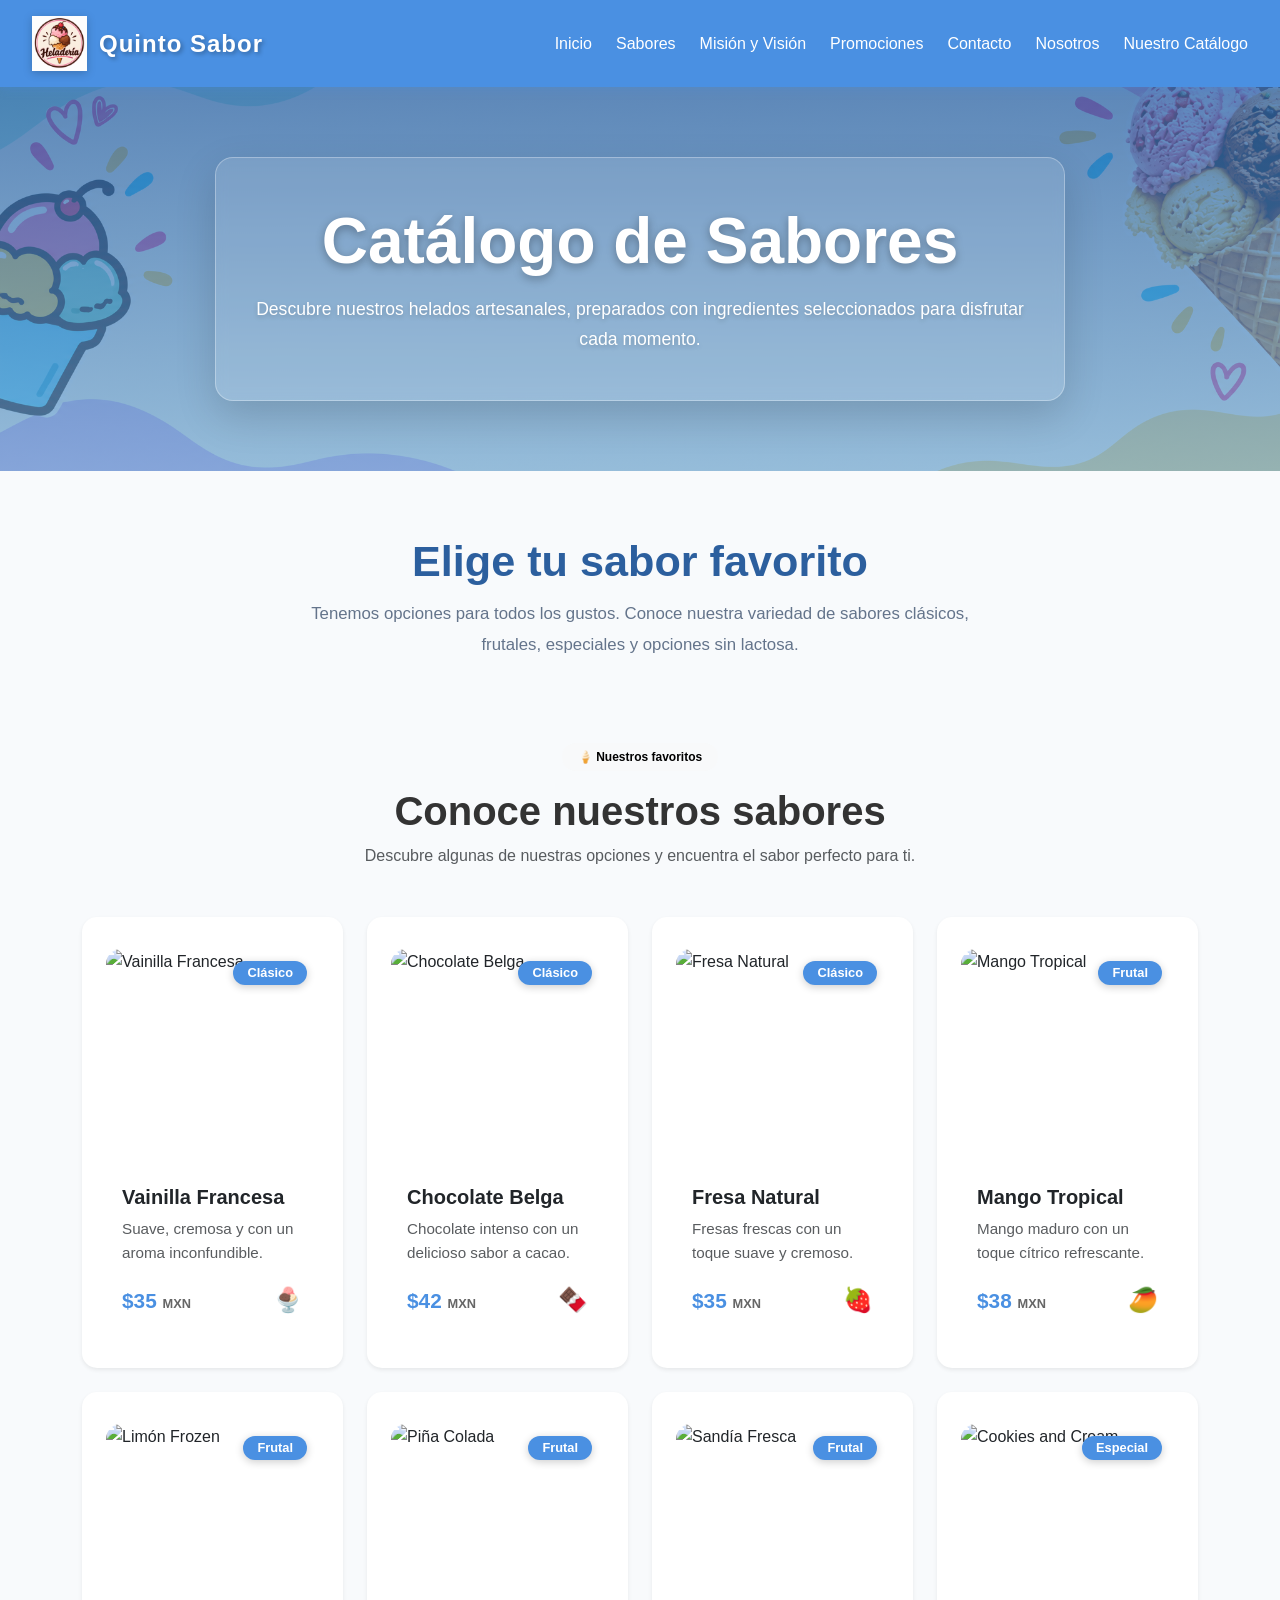
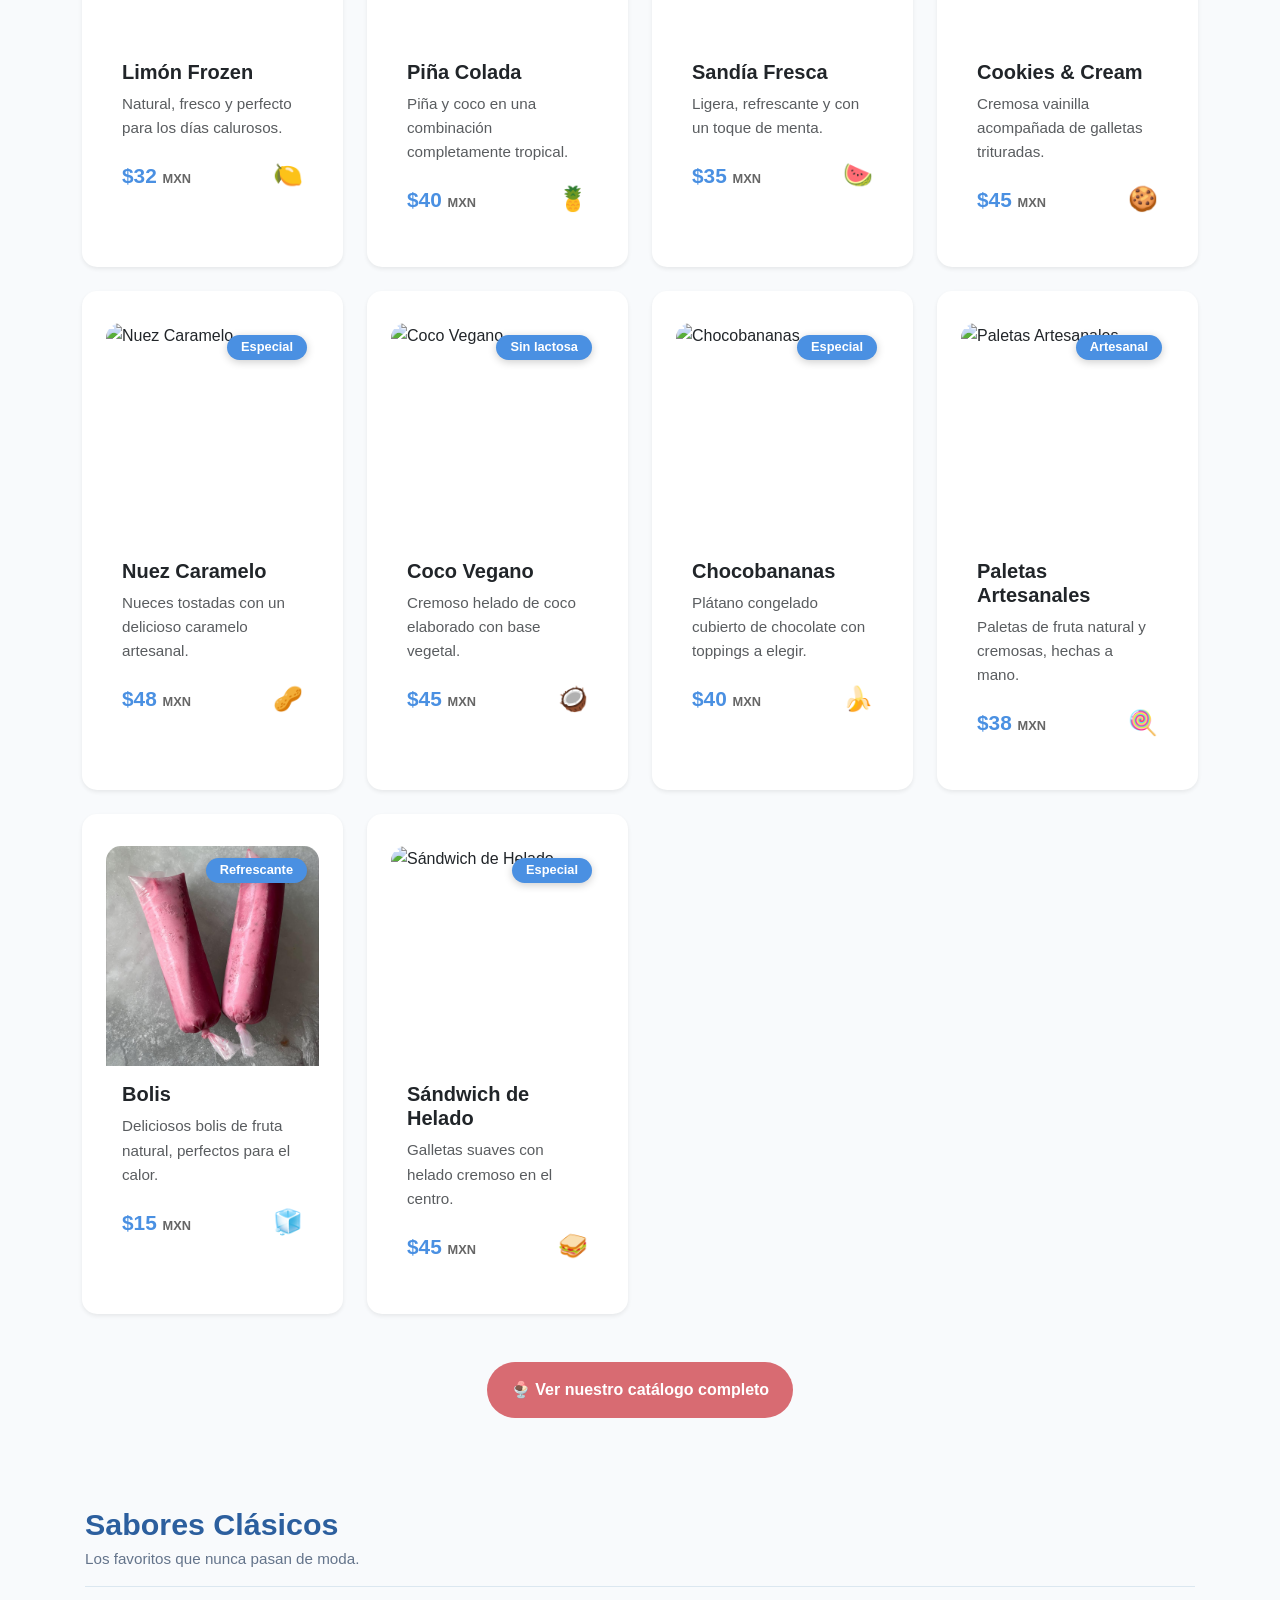
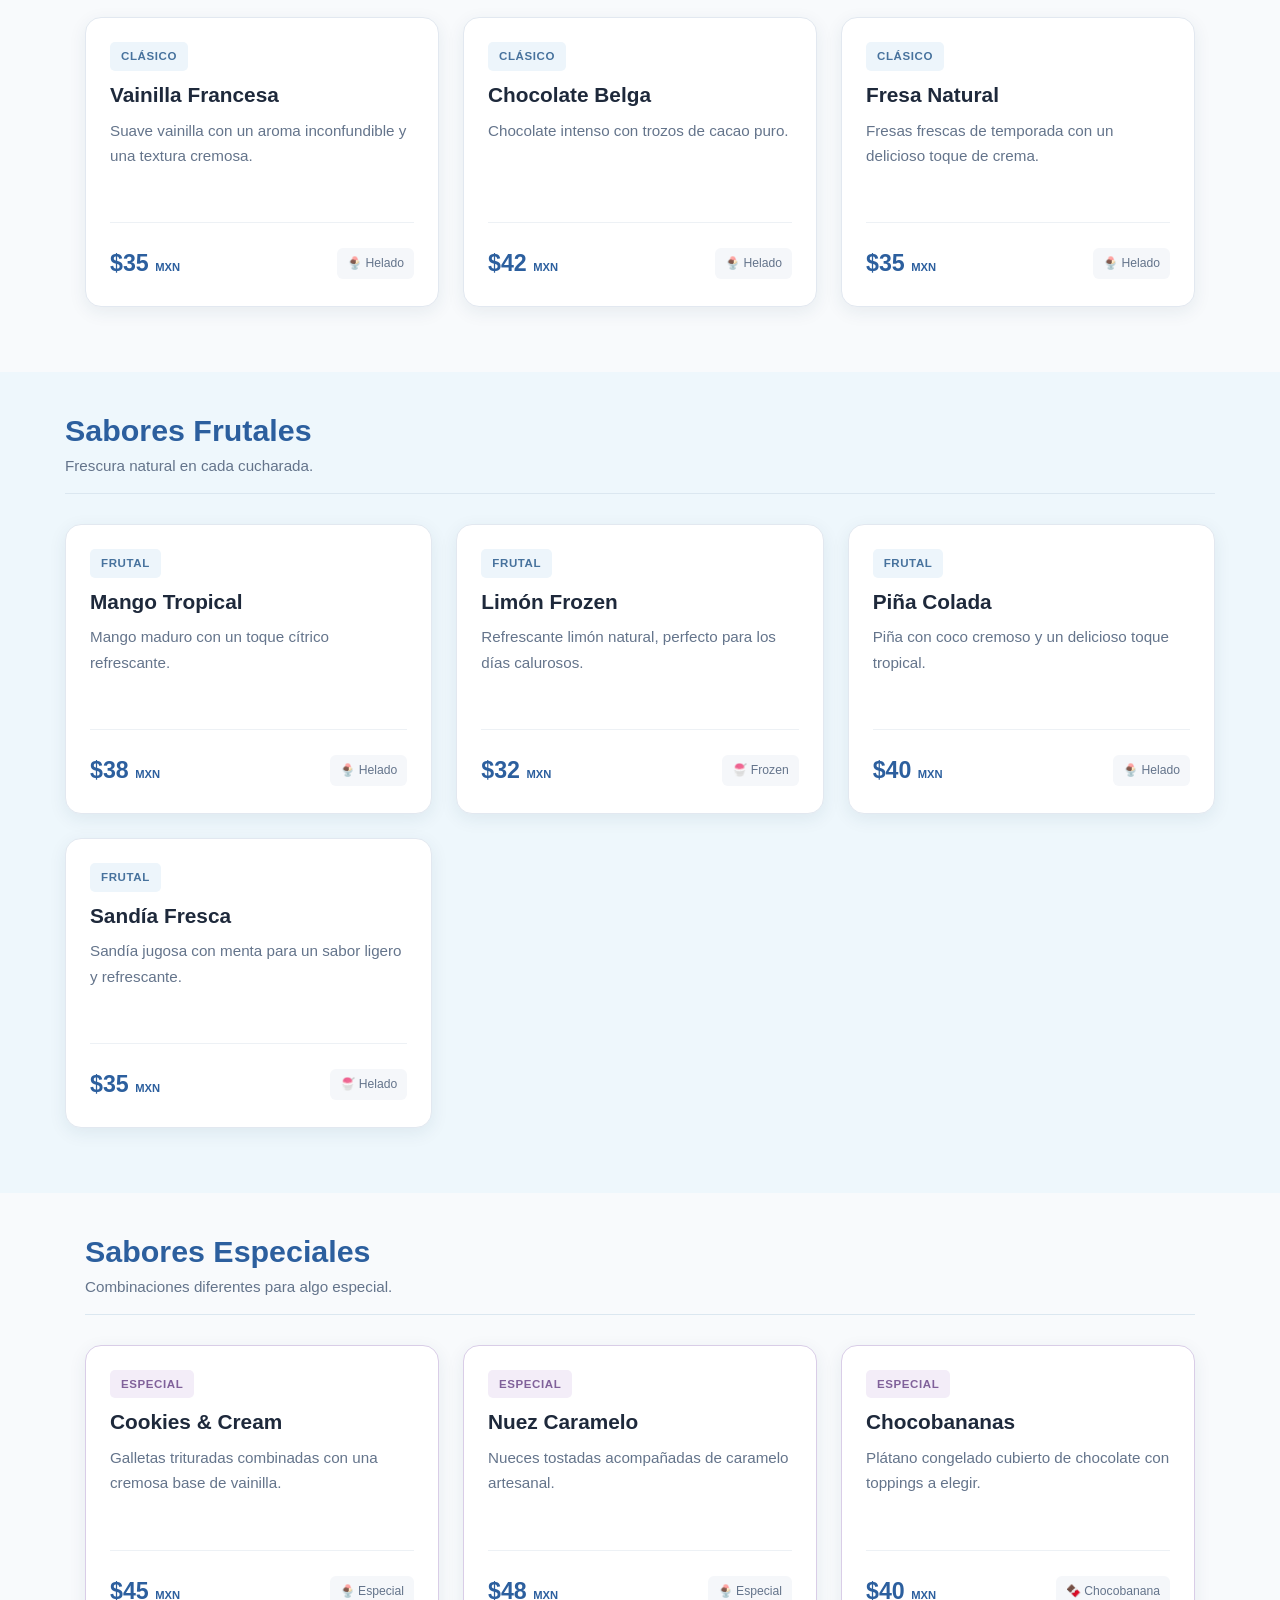
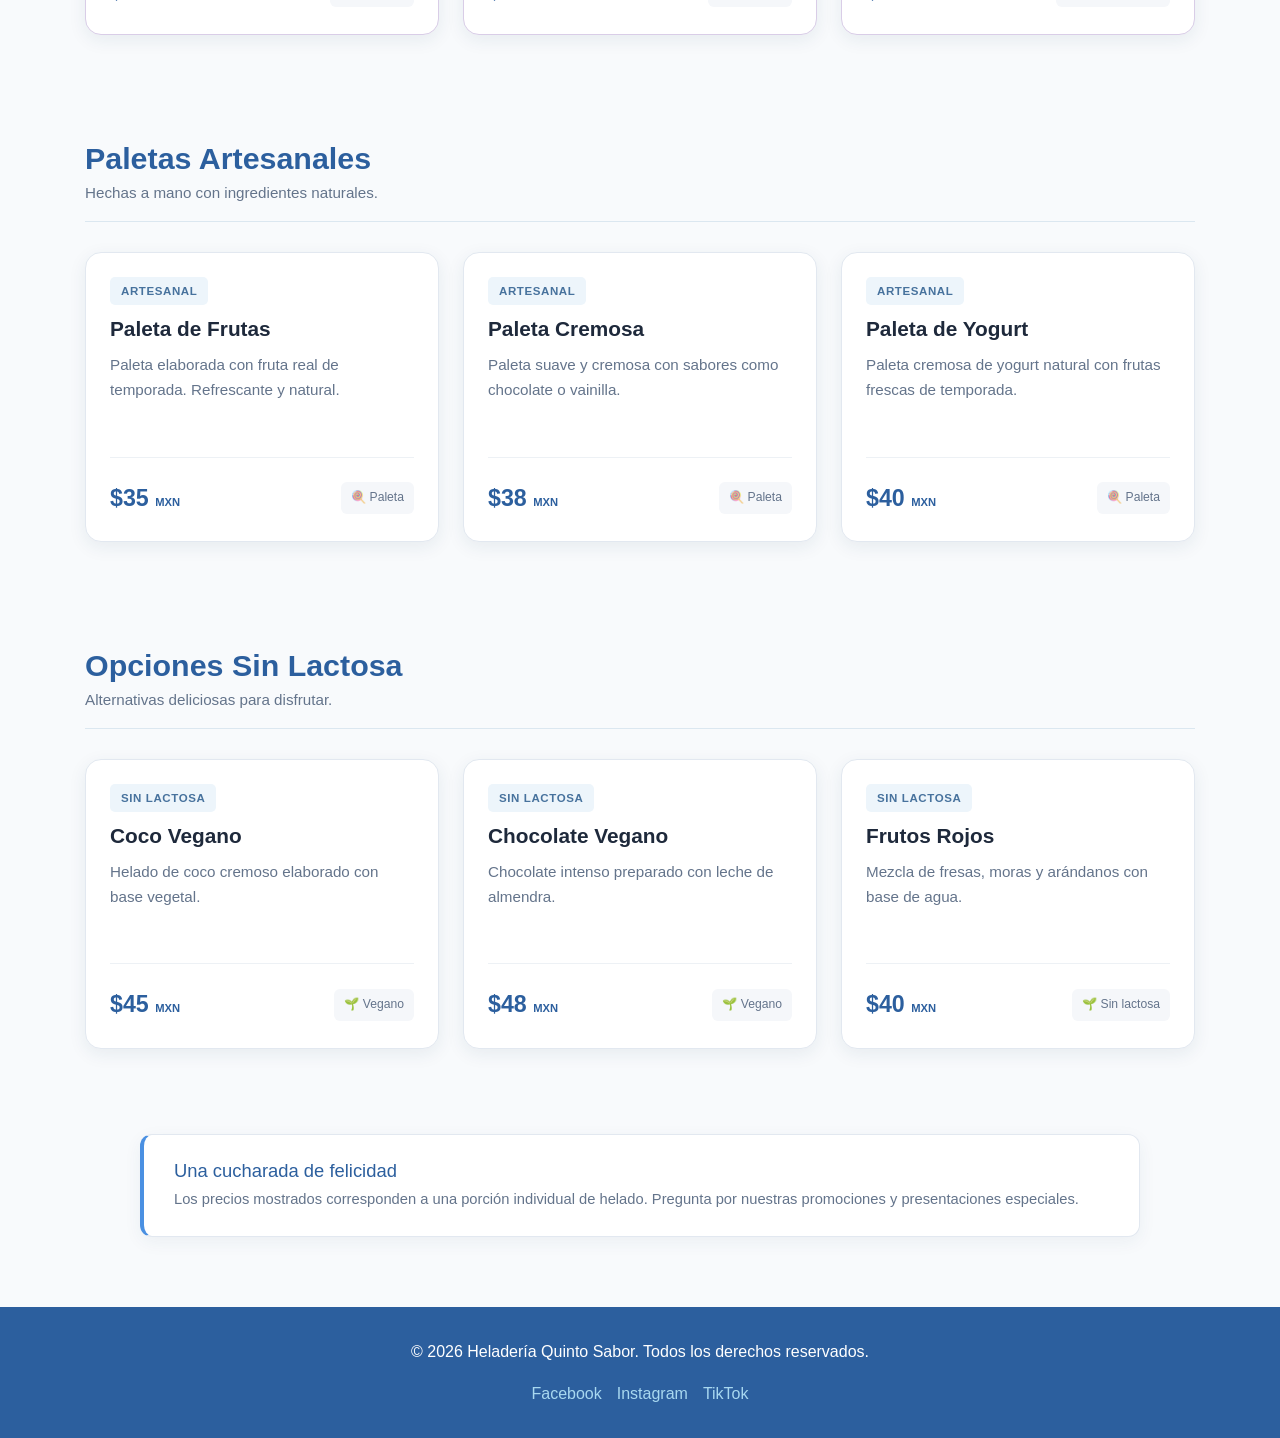
==== commit 13057b3d: "aver asi" ====
--- a/catalogo.html
+++ b/catalogo.html
@@ -7,7 +7,7 @@
 
     <meta name="viewport" content="width=device-width, initial-scale=1.0">
 
-    <title>Sabores - Heladería Quinto Sabor 🍦</title>
+    <title>Catálogo - Heladería Quinto Sabor 🍦</title>
 
     <!-- Bootstrap 5 -->
     <link
@@ -51,33 +51,19 @@
 
         <nav class="nav" id="nav">
 
-            <a href="index.html">
-                Inicio
-            </a>
-
-            <a href="sabores.html">
-                Sabores
-            </a>
-
-            <a href="mision y vision.html">
-                Misión y Visión
-            </a>
-
-            <a href="promociones.html">
-                Promociones
-            </a>
-
-            <a href="contactanos.html">
-                Contacto
-            </a>
-
-            <a href="nosotros.html">
-                Nosotros
-            </a>
-
-            <a href="catalogo.html">
-                Nuestro Catálogo
-            </a>
+            <a href="index.html">Inicio</a>
+
+            <a href="sabores.html">Sabores</a>
+
+            <a href="mision y vision.html">Misión y Visión</a>
+
+            <a href="promociones.html">Promociones</a>
+
+            <a href="contactanos.html">Contacto</a>
+
+            <a href="nosotros.html">Nosotros</a>
+
+            <a href="catalogo.html">Nuestro Catálogo</a>
 
         </nav>
 
@@ -102,9 +88,7 @@
 
         <div class="catalogo-hero-contenido">
 
-            <h1>
-                Catálogo de Sabores
-            </h1>
+            <h1>Catálogo de Sabores</h1>
 
             <p>
                 Descubre nuestros helados artesanales,
@@ -124,9 +108,7 @@
 
     <section class="catalogo-intro">
 
-        <h2>
-            Elige tu sabor favorito
-        </h2>
+        <h2>Elige tu sabor favorito</h2>
 
         <p>
             Tenemos opciones para todos los gustos.
@@ -168,9 +150,7 @@
 
 
 
-            <!-- =================================
-                 TARJETAS
-            ================================== -->
+            <!-- TARJETAS -->
 
             <div class="row g-4">
 
@@ -184,7 +164,7 @@
                         <div class="sabor-imagen">
 
                             <img
-                                src="Img/catalogo/vainilla.jpg"
+                                src="https://images.unsplash.com/photo-1560008581-09826d1de69e?w=600"
                                 class="card-img-top"
                                 alt="Vainilla Francesa"
                             >
@@ -211,8 +191,7 @@
                             <div class="d-flex justify-content-between align-items-center">
 
                                 <span class="precio-sabor">
-                                    $35
-                                    <small>MXN</small>
+                                    $35 <small>MXN</small>
                                 </span>
 
                                 <span class="presentacion-sabor">
@@ -238,7 +217,7 @@
                         <div class="sabor-imagen">
 
                             <img
-                                src="Img/catalogo/chocolate.jpg"
+                                src="https://images.unsplash.com/photo-1563805042-7684c019e1cb?w=600"
                                 class="card-img-top"
                                 alt="Chocolate Belga"
                             >
@@ -265,8 +244,7 @@
                             <div class="d-flex justify-content-between align-items-center">
 
                                 <span class="precio-sabor">
-                                    $42
-                                    <small>MXN</small>
+                                    $42 <small>MXN</small>
                                 </span>
 
                                 <span class="presentacion-sabor">
@@ -292,7 +270,7 @@
                         <div class="sabor-imagen">
 
                             <img
-                                src="Img/catalogo/fresa.jpg"
+                                src="https://images.unsplash.com/photo-1497034825429-c343d7c6a68f?w=600"
                                 class="card-img-top"
                                 alt="Fresa Natural"
                             >
@@ -319,8 +297,7 @@
                             <div class="d-flex justify-content-between align-items-center">
 
                                 <span class="precio-sabor">
-                                    $35
-                                    <small>MXN</small>
+                                    $35 <small>MXN</small>
                                 </span>
 
                                 <span class="presentacion-sabor">
@@ -346,7 +323,7 @@
                         <div class="sabor-imagen">
 
                             <img
-                                src="Img/catalogo/mango.jpg"
+                                src="https://images.unsplash.com/photo-1601493700631-2b16ec4b4716?w=600"
                                 class="card-img-top"
                                 alt="Mango Tropical"
                             >
@@ -373,8 +350,7 @@
                             <div class="d-flex justify-content-between align-items-center">
 
                                 <span class="precio-sabor">
-                                    $38
-                                    <small>MXN</small>
+                                    $38 <small>MXN</small>
                                 </span>
 
                                 <span class="presentacion-sabor">
@@ -400,7 +376,7 @@
                         <div class="sabor-imagen">
 
                             <img
-                                src="Img/catalogo/limon.jpg"
+                                src="https://encrypted-tbn0.gstatic.com/images?q=tbn:ANd9GcTVSous2VlMtRJtbE4YLl54ZS8NIe3yu9qVg-0eX-zaIQ&s=10"
                                 class="card-img-top"
                                 alt="Limón Frozen"
                             >
@@ -427,8 +403,7 @@
                             <div class="d-flex justify-content-between align-items-center">
 
                                 <span class="precio-sabor">
-                                    $32
-                                    <small>MXN</small>
+                                    $32 <small>MXN</small>
                                 </span>
 
                                 <span class="presentacion-sabor">
@@ -454,7 +429,7 @@
                         <div class="sabor-imagen">
 
                             <img
-                                src="Img/catalogo/pina.jpg"
+                                src="https://encrypted-tbn0.gstatic.com/images?q=tbn:ANd9GcQokbVyJWQ4nKDvyboAn8QdlxkFzM5_vGOZNQIShZv-Zg&s=10"
                                 class="card-img-top"
                                 alt="Piña Colada"
                             >
@@ -481,8 +456,7 @@
                             <div class="d-flex justify-content-between align-items-center">
 
                                 <span class="precio-sabor">
-                                    $40
-                                    <small>MXN</small>
+                                    $40 <small>MXN</small>
                                 </span>
 
                                 <span class="presentacion-sabor">
@@ -508,7 +482,7 @@
                         <div class="sabor-imagen">
 
                             <img
-                                src="Img/catalogo/sandia.jpg"
+                                src="https://encrypted-tbn0.gstatic.com/images?q=tbn:ANd9GcTmH8qZBeA3SIosx5v6kybKkVpROu5Z52CxT_QGPxwrqA&s=10"
                                 class="card-img-top"
                                 alt="Sandía Fresca"
                             >
@@ -535,8 +509,7 @@
                             <div class="d-flex justify-content-between align-items-center">
 
                                 <span class="precio-sabor">
-                                    $35
-                                    <small>MXN</small>
+                                    $35 <small>MXN</small>
                                 </span>
 
                                 <span class="presentacion-sabor">
@@ -562,7 +535,7 @@
                         <div class="sabor-imagen">
 
                             <img
-                                src="Img/catalogo/cookies.jpg"
+                                src="https://images.unsplash.com/photo-1567206563064-6f60f40a2b57?w=600"
                                 class="card-img-top"
                                 alt="Cookies and Cream"
                             >
@@ -589,8 +562,7 @@
                             <div class="d-flex justify-content-between align-items-center">
 
                                 <span class="precio-sabor">
-                                    $45
-                                    <small>MXN</small>
+                                    $45 <small>MXN</small>
                                 </span>
 
                                 <span class="presentacion-sabor">
@@ -616,7 +588,7 @@
                         <div class="sabor-imagen">
 
                             <img
-                                src="Img/catalogo/nuez.jpg"
+                                src="https://images.unsplash.com/photo-1570197788417-0e82375c9371?w=600"
                                 class="card-img-top"
                                 alt="Nuez Caramelo"
                             >
@@ -643,8 +615,7 @@
                             <div class="d-flex justify-content-between align-items-center">
 
                                 <span class="precio-sabor">
-                                    $48
-                                    <small>MXN</small>
+                                    $48 <small>MXN</small>
                                 </span>
 
                                 <span class="presentacion-sabor">
@@ -661,7 +632,7 @@
 
 
 
-                <!-- 10. DONA -->
+                <!-- 10. COCO -->
 
                 <div class="col-12 col-sm-6 col-lg-4 col-xl-3">
 
@@ -670,61 +641,7 @@
                         <div class="sabor-imagen">
 
                             <img
-                                src="Img/catalogo/dona.jpg"
-                                class="card-img-top"
-                                alt="Dona Glaseada"
-                            >
-
-                            <span class="badge sabor-badge">
-                                Especial
-                            </span>
-
-                        </div>
-
-
-                        <div class="card-body">
-
-                            <h5 class="card-title fw-bold">
-                                Dona Glaseada
-                            </h5>
-
-                            <p class="card-text text-muted">
-                                Helado con trozos de dona
-                                y glaseado de chocolate.
-                            </p>
-
-
-                            <div class="d-flex justify-content-between align-items-center">
-
-                                <span class="precio-sabor">
-                                    $50
-                                    <small>MXN</small>
-                                </span>
-
-                                <span class="presentacion-sabor">
-                                    🍩
-                                </span>
-
-                            </div>
-
-                        </div>
-
-                    </div>
-
-                </div>
-
-
-
-                <!-- 11. COCO -->
-
-                <div class="col-12 col-sm-6 col-lg-4 col-xl-3">
-
-                    <div class="card sabor-card h-100 border-0 shadow-sm">
-
-                        <div class="sabor-imagen">
-
-                            <img
-                                src="Img/catalogo/coco.jpg"
+                                src="https://encrypted-tbn0.gstatic.com/images?q=tbn:ANd9GcTUwuCyMNdZDzpmwnG-7YM1gat0_P8wEYW8ySdfD1dbSw&s=10"
                                 class="card-img-top"
                                 alt="Coco Vegano"
                             >
@@ -751,8 +668,7 @@
                             <div class="d-flex justify-content-between align-items-center">
 
                                 <span class="precio-sabor">
-                                    $45
-                                    <small>MXN</small>
+                                    $45 <small>MXN</small>
                                 </span>
 
                                 <span class="presentacion-sabor">
@@ -768,7 +684,213 @@
                 </div>
 
 
+
+               <!-- 11. CHOCOBANANAS -->
+
+<div class="col-12 col-sm-6 col-lg-4 col-xl-3">
+
+    <div class="card sabor-card h-100 border-0 shadow-sm">
+
+        <div class="sabor-imagen">
+
+            <img
+                src="img/img13.jpeg"
+                class="card-img-top"
+                alt="Chocobananas"
+            >
+
+            <span class="badge sabor-badge">
+                Especial
+            </span>
+
+        </div>
+
+
+        <div class="card-body">
+
+            <h5 class="card-title fw-bold">
+                Chocobananas
+            </h5>
+
+            <p class="card-text text-muted">
+                Plátano congelado cubierto de
+                chocolate con toppings a elegir.
+            </p>
+
+
+            <div class="d-flex justify-content-between align-items-center">
+
+                <span class="precio-sabor">
+                    $40 <small>MXN</small>
+                </span>
+
+                <span class="presentacion-sabor">
+                    🍌
+                </span>
+
             </div>
+
+        </div>
+
+    </div>
+
+</div>
+
+<!-- 12. PALETAS -->
+
+<div class="col-12 col-sm-6 col-lg-4 col-xl-3">
+
+    <div class="card sabor-card h-100 border-0 shadow-sm">
+
+        <div class="sabor-imagen">
+
+            <img
+                src="img/img11.jpeg"
+                class="card-img-top"
+                alt="Paletas Artesanales"
+            >
+
+            <span class="badge sabor-badge">
+                Artesanal
+            </span>
+
+        </div>
+
+
+        <div class="card-body">
+
+            <h5 class="card-title fw-bold">
+                Paletas Artesanales
+            </h5>
+
+            <p class="card-text text-muted">
+                Paletas de fruta natural y
+                cremosas, hechas a mano.
+            </p>
+
+
+            <div class="d-flex justify-content-between align-items-center">
+
+                <span class="precio-sabor">
+                    $38 <small>MXN</small>
+                </span>
+
+                <span class="presentacion-sabor">
+                    🍭
+                </span>
+
+            </div>
+
+        </div>
+
+    </div>
+
+</div>
+
+                <!-- 14. BOLIS -->
+
+                <div class="col-12 col-sm-6 col-lg-4 col-xl-3">
+
+                    <div class="card sabor-card h-100 border-0 shadow-sm">
+
+                        <div class="sabor-imagen">
+
+                            <img
+                                src="Img/img14.jpeg"
+                                class="card-img-top"
+                                alt="Bolis"
+                            >
+
+                            <span class="badge sabor-badge">
+                                Refrescante
+                            </span>
+
+                        </div>
+
+
+                        <div class="card-body">
+
+                            <h5 class="card-title fw-bold">
+                                Bolis
+                            </h5>
+
+                            <p class="card-text text-muted">
+                                Deliciosos bolis de fruta natural,
+                                perfectos para el calor.
+                            </p>
+
+
+                            <div class="d-flex justify-content-between align-items-center">
+
+                                <span class="precio-sabor">
+                                    $15 <small>MXN</small>
+                                </span>
+
+                                <span class="presentacion-sabor">
+                                    🧊
+                                </span>
+
+                            </div>
+
+                        </div>
+
+                    </div>
+
+                </div>
+
+                <!-- 13. SÁNDWICH DE HELADO -->
+
+                <div class="col-12 col-sm-6 col-lg-4 col-xl-3">
+
+                    <div class="card sabor-card h-100 border-0 shadow-sm">
+
+                        <div class="sabor-imagen">
+
+                            <img
+                                src="img/img15.jpeg"
+                                class="card-img-top"
+                                alt="Sándwich de Helado"
+                            >
+
+                            <span class="badge sabor-badge">
+                                Especial
+                            </span>
+
+                        </div>
+
+
+                        <div class="card-body">
+
+                            <h5 class="card-title fw-bold">
+                                Sándwich de Helado
+                            </h5>
+
+                            <p class="card-text text-muted">
+                                Galletas suaves con helado
+                                cremoso en el centro.
+                            </p>
+
+
+                            <div class="d-flex justify-content-between align-items-center">
+
+                                <span class="precio-sabor">
+                                    $45 <small>MXN</small>
+                                </span>
+
+                                <span class="presentacion-sabor">
+                                    🥪
+                                </span>
+
+                            </div>
+
+                        </div>
+
+                    </div>
+
+                </div>
+
+
+
 
 
             <!-- BOTÓN -->
@@ -806,13 +928,9 @@
 
             <div>
 
-                <h2>
-                    Sabores Clásicos
-                </h2>
-
-                <p>
-                    Los favoritos que nunca pasan de moda.
-                </p>
+                <h2>Sabores Clásicos</h2>
+
+                <p>Los favoritos que nunca pasan de moda.</p>
 
             </div>
 
@@ -826,19 +944,13 @@
 
             <article class="producto-card">
 
-                <div class="producto-icono">
-                    🍦
-                </div>
+                <div class="producto-icono">🍦</div>
 
                 <div class="producto-contenido">
 
-                    <span class="producto-categoria">
-                        Clásico
-                    </span>
-
-                    <h3>
-                        Vainilla Francesa
-                    </h3>
+                    <span class="producto-categoria">Clásico</span>
+
+                    <h3>Vainilla Francesa</h3>
 
                     <p>
                         Suave vainilla con un aroma
@@ -848,8 +960,7 @@
                     <div class="producto-final">
 
                         <span class="producto-precio">
-                            $35
-                            <small>MXN</small>
+                            $35 <small>MXN</small>
                         </span>
 
                         <span class="producto-presentacion">
@@ -868,19 +979,13 @@
 
             <article class="producto-card">
 
-                <div class="producto-icono">
-                    🍫
-                </div>
+                <div class="producto-icono">🍫</div>
 
                 <div class="producto-contenido">
 
-                    <span class="producto-categoria">
-                        Clásico
-                    </span>
-
-                    <h3>
-                        Chocolate Belga
-                    </h3>
+                    <span class="producto-categoria">Clásico</span>
+
+                    <h3>Chocolate Belga</h3>
 
                     <p>
                         Chocolate intenso con trozos
@@ -890,8 +995,7 @@
                     <div class="producto-final">
 
                         <span class="producto-precio">
-                            $42
-                            <small>MXN</small>
+                            $42 <small>MXN</small>
                         </span>
 
                         <span class="producto-presentacion">
@@ -910,19 +1014,13 @@
 
             <article class="producto-card">
 
-                <div class="producto-icono">
-                    🍓
-                </div>
+                <div class="producto-icono">🍓</div>
 
                 <div class="producto-contenido">
 
-                    <span class="producto-categoria">
-                        Clásico
-                    </span>
-
-                    <h3>
-                        Fresa Natural
-                    </h3>
+                    <span class="producto-categoria">Clásico</span>
+
+                    <h3>Fresa Natural</h3>
 
                     <p>
                         Fresas frescas de temporada
@@ -932,8 +1030,7 @@
                     <div class="producto-final">
 
                         <span class="producto-precio">
-                            $35
-                            <small>MXN</small>
+                            $35 <small>MXN</small>
                         </span>
 
                         <span class="producto-presentacion">
@@ -968,13 +1065,9 @@
 
             <div>
 
-                <h2>
-                    Sabores Frutales
-                </h2>
-
-                <p>
-                    Frescura natural en cada cucharada.
-                </p>
+                <h2>Sabores Frutales</h2>
+
+                <p>Frescura natural en cada cucharada.</p>
 
             </div>
 
@@ -988,19 +1081,13 @@
 
             <article class="producto-card">
 
-                <div class="producto-icono">
-                    🥭
-                </div>
+                <div class="producto-icono">🥭</div>
 
                 <div class="producto-contenido">
 
-                    <span class="producto-categoria">
-                        Frutal
-                    </span>
-
-                    <h3>
-                        Mango Tropical
-                    </h3>
+                    <span class="producto-categoria">Frutal</span>
+
+                    <h3>Mango Tropical</h3>
 
                     <p>
                         Mango maduro con un toque
@@ -1010,8 +1097,7 @@
                     <div class="producto-final">
 
                         <span class="producto-precio">
-                            $38
-                            <small>MXN</small>
+                            $38 <small>MXN</small>
                         </span>
 
                         <span class="producto-presentacion">
@@ -1030,19 +1116,13 @@
 
             <article class="producto-card">
 
-                <div class="producto-icono">
-                    🍋
-                </div>
+                <div class="producto-icono">🍋</div>
 
                 <div class="producto-contenido">
 
-                    <span class="producto-categoria">
-                        Frutal
-                    </span>
-
-                    <h3>
-                        Limón Frozen
-                    </h3>
+                    <span class="producto-categoria">Frutal</span>
+
+                    <h3>Limón Frozen</h3>
 
                     <p>
                         Refrescante limón natural,
@@ -1052,8 +1132,7 @@
                     <div class="producto-final">
 
                         <span class="producto-precio">
-                            $32
-                            <small>MXN</small>
+                            $32 <small>MXN</small>
                         </span>
 
                         <span class="producto-presentacion">
@@ -1072,19 +1151,13 @@
 
             <article class="producto-card">
 
-                <div class="producto-icono">
-                    🍍
-                </div>
+                <div class="producto-icono">🍍</div>
 
                 <div class="producto-contenido">
 
-                    <span class="producto-categoria">
-                        Frutal
-                    </span>
-
-                    <h3>
-                        Piña Colada
-                    </h3>
+                    <span class="producto-categoria">Frutal</span>
+
+                    <h3>Piña Colada</h3>
 
                     <p>
                         Piña con coco cremoso y un
@@ -1094,8 +1167,7 @@
                     <div class="producto-final">
 
                         <span class="producto-precio">
-                            $40
-                            <small>MXN</small>
+                            $40 <small>MXN</small>
                         </span>
 
                         <span class="producto-presentacion">
@@ -1114,19 +1186,13 @@
 
             <article class="producto-card">
 
-                <div class="producto-icono">
-                    🍉
-                </div>
+                <div class="producto-icono">🍉</div>
 
                 <div class="producto-contenido">
 
-                    <span class="producto-categoria">
-                        Frutal
-                    </span>
-
-                    <h3>
-                        Sandía Fresca
-                    </h3>
+                    <span class="producto-categoria">Frutal</span>
+
+                    <h3>Sandía Fresca</h3>
 
                     <p>
                         Sandía jugosa con menta para
@@ -1136,8 +1202,7 @@
                     <div class="producto-final">
 
                         <span class="producto-precio">
-                            $35
-                            <small>MXN</small>
+                            $35 <small>MXN</small>
                         </span>
 
                         <span class="producto-presentacion">
@@ -1172,13 +1237,9 @@
 
             <div>
 
-                <h2>
-                    Sabores Especiales
-                </h2>
-
-                <p>
-                    Combinaciones diferentes para algo especial.
-                </p>
+                <h2>Sabores Especiales</h2>
+
+                <p>Combinaciones diferentes para algo especial.</p>
 
             </div>
 
@@ -1192,19 +1253,13 @@
 
             <article class="producto-card producto-especial">
 
-                <div class="producto-icono">
-                    🍪
-                </div>
+                <div class="producto-icono">🍪</div>
 
                 <div class="producto-contenido">
 
-                    <span class="producto-categoria">
-                        Especial
-                    </span>
-
-                    <h3>
-                        Cookies &amp; Cream
-                    </h3>
+                    <span class="producto-categoria">Especial</span>
+
+                    <h3>Cookies &amp; Cream</h3>
 
                     <p>
                         Galletas trituradas combinadas
@@ -1214,8 +1269,7 @@
                     <div class="producto-final">
 
                         <span class="producto-precio">
-                            $45
-                            <small>MXN</small>
+                            $45 <small>MXN</small>
                         </span>
 
                         <span class="producto-presentacion">
@@ -1234,19 +1288,13 @@
 
             <article class="producto-card producto-especial">
 
-                <div class="producto-icono">
-                    🥜
-                </div>
+                <div class="producto-icono">🥜</div>
 
                 <div class="producto-contenido">
 
-                    <span class="producto-categoria">
-                        Especial
-                    </span>
-
-                    <h3>
-                        Nuez Caramelo
-                    </h3>
+                    <span class="producto-categoria">Especial</span>
+
+                    <h3>Nuez Caramelo</h3>
 
                     <p>
                         Nueces tostadas acompañadas
@@ -1256,8 +1304,7 @@
                     <div class="producto-final">
 
                         <span class="producto-precio">
-                            $48
-                            <small>MXN</small>
+                            $48 <small>MXN</small>
                         </span>
 
                         <span class="producto-presentacion">
@@ -1272,38 +1319,31 @@
 
 
 
-            <!-- DONA -->
+            <!-- CHOCOBANANAS -->
 
             <article class="producto-card producto-especial">
 
-                <div class="producto-icono">
-                    🍩
-                </div>
+                <div class="producto-icono">🍌</div>
 
                 <div class="producto-contenido">
 
-                    <span class="producto-categoria">
-                        Especial
-                    </span>
-
-                    <h3>
-                        Dona Glaseada
-                    </h3>
+                    <span class="producto-categoria">Especial</span>
+
+                    <h3>Chocobananas</h3>
 
                     <p>
-                        Helado con trozos de dona
-                        y glaseado de chocolate.
+                        Plátano congelado cubierto de
+                        chocolate con toppings a elegir.
                     </p>
 
                     <div class="producto-final">
 
                         <span class="producto-precio">
-                            $50
-                            <small>MXN</small>
+                            $40 <small>MXN</small>
                         </span>
 
                         <span class="producto-presentacion">
-                            🍨 Especial
+                            🍫 Chocobanana
                         </span>
 
                     </div>
@@ -1313,39 +1353,134 @@
             </article>
 
 
-
-            <!-- PASTEL -->
-
-            <article class="producto-card producto-especial">
-
-                <div class="producto-icono">
-                    🍰
-                </div>
+        </div>
+
+    </section>
+
+
+
+    <!-- =========================================
+         CATEGORÍA PALETAS
+    ========================================== -->
+
+    <section
+        class="catalogo-categoria"
+        id="paletas"
+    >
+
+        <div class="categoria-titulo">
+
+            <span>🍭</span>
+
+            <div>
+
+                <h2>Paletas Artesanales</h2>
+
+                <p>Hechas a mano con ingredientes naturales.</p>
+
+            </div>
+
+        </div>
+
+
+        <div class="catalogo-grid">
+
+
+            <!-- PALETA DE FRUTAS -->
+
+            <article class="producto-card">
+
+                <div class="producto-icono">🍓</div>
 
                 <div class="producto-contenido">
 
-                    <span class="producto-categoria">
-                        Especial
-                    </span>
-
-                    <h3>
-                        Pastel de Fresa
-                    </h3>
+                    <span class="producto-categoria">Artesanal</span>
+
+                    <h3>Paleta de Frutas</h3>
 
                     <p>
-                        Sabor a pastel de fresa con
-                        trocitos de bizcocho.
+                        Paleta elaborada con fruta real
+                        de temporada. Refrescante y natural.
                     </p>
 
                     <div class="producto-final">
 
                         <span class="producto-precio">
-                            $45
-                            <small>MXN</small>
+                            $35 <small>MXN</small>
                         </span>
 
                         <span class="producto-presentacion">
-                            🍨 Especial
+                            🍭 Paleta
+                        </span>
+
+                    </div>
+
+                </div>
+
+            </article>
+
+
+
+            <!-- PALETA CREMOSA -->
+
+            <article class="producto-card">
+
+                <div class="producto-icono">🍦</div>
+
+                <div class="producto-contenido">
+
+                    <span class="producto-categoria">Artesanal</span>
+
+                    <h3>Paleta Cremosa</h3>
+
+                    <p>
+                        Paleta suave y cremosa con
+                        sabores como chocolate o vainilla.
+                    </p>
+
+                    <div class="producto-final">
+
+                        <span class="producto-precio">
+                            $38 <small>MXN</small>
+                        </span>
+
+                        <span class="producto-presentacion">
+                            🍭 Paleta
+                        </span>
+
+                    </div>
+
+                </div>
+
+            </article>
+
+
+
+            <!-- PALETA DE YOGURT -->
+
+            <article class="producto-card">
+
+                <div class="producto-icono">🥛</div>
+
+                <div class="producto-contenido">
+
+                    <span class="producto-categoria">Artesanal</span>
+
+                    <h3>Paleta de Yogurt</h3>
+
+                    <p>
+                        Paleta cremosa de yogurt natural
+                        con frutas frescas de temporada.
+                    </p>
+
+                    <div class="producto-final">
+
+                        <span class="producto-precio">
+                            $40 <small>MXN</small>
+                        </span>
+
+                        <span class="producto-presentacion">
+                            🍭 Paleta
                         </span>
 
                     </div>
@@ -1375,13 +1510,9 @@
 
             <div>
 
-                <h2>
-                    Opciones Sin Lactosa
-                </h2>
-
-                <p>
-                    Alternativas deliciosas para disfrutar.
-                </p>
+                <h2>Opciones Sin Lactosa</h2>
+
+                <p>Alternativas deliciosas para disfrutar.</p>
 
             </div>
 
@@ -1395,19 +1526,13 @@
 
             <article class="producto-card">
 
-                <div class="producto-icono">
-                    🥥
-                </div>
+                <div class="producto-icono">🥥</div>
 
                 <div class="producto-contenido">
 
-                    <span class="producto-categoria">
-                        Sin lactosa
-                    </span>
-
-                    <h3>
-                        Coco Vegano
-                    </h3>
+                    <span class="producto-categoria">Sin lactosa</span>
+
+                    <h3>Coco Vegano</h3>
 
                     <p>
                         Helado de coco cremoso
@@ -1417,8 +1542,7 @@
                     <div class="producto-final">
 
                         <span class="producto-precio">
-                            $45
-                            <small>MXN</small>
+                            $45 <small>MXN</small>
                         </span>
 
                         <span class="producto-presentacion">
@@ -1437,19 +1561,13 @@
 
             <article class="producto-card">
 
-                <div class="producto-icono">
-                    🍫
-                </div>
+                <div class="producto-icono">🍫</div>
 
                 <div class="producto-contenido">
 
-                    <span class="producto-categoria">
-                        Sin lactosa
-                    </span>
-
-                    <h3>
-                        Chocolate Vegano
-                    </h3>
+                    <span class="producto-categoria">Sin lactosa</span>
+
+                    <h3>Chocolate Vegano</h3>
 
                     <p>
                         Chocolate intenso preparado
@@ -1459,8 +1577,7 @@
                     <div class="producto-final">
 
                         <span class="producto-precio">
-                            $48
-                            <small>MXN</small>
+                            $48 <small>MXN</small>
                         </span>
 
                         <span class="producto-presentacion">
@@ -1479,19 +1596,13 @@
 
             <article class="producto-card">
 
-                <div class="producto-icono">
-                    🍇
-                </div>
+                <div class="producto-icono">🍇</div>
 
                 <div class="producto-contenido">
 
-                    <span class="producto-categoria">
-                        Sin lactosa
-                    </span>
-
-                    <h3>
-                        Frutos Rojos
-                    </h3>
+                    <span class="producto-categoria">Sin lactosa</span>
+
+                    <h3>Frutos Rojos</h3>
 
                     <p>
                         Mezcla de fresas, moras y
@@ -1501,8 +1612,7 @@
                     <div class="producto-final">
 
                         <span class="producto-precio">
-                            $40
-                            <small>MXN</small>
+                            $40 <small>MXN</small>
                         </span>
 
                         <span class="producto-presentacion">
@@ -1528,15 +1638,11 @@
 
     <section class="catalogo-nota">
 
-        <div class="nota-icono">
-            🍦
-        </div>
+        <div class="nota-icono">🍦</div>
 
         <div>
 
-            <h3>
-                Una cucharada de felicidad
-            </h3>
+            <h3>Una cucharada de felicidad</h3>
 
             <p>
                 Los precios mostrados corresponden a una porción
@@ -1564,17 +1670,11 @@
 
         <div class="redes">
 
-            <a href="#">
-                Facebook
-            </a>
-
-            <a href="#">
-                Instagram
-            </a>
-
-            <a href="#">
-                TikTok
-            </a>
+            <a href="#">Facebook</a>
+
+            <a href="#">Instagram</a>
+
+            <a href="#">TikTok</a>
 
         </div>
 
--- a/style.css
+++ b/style.css
@@ -2375,4 +2375,319 @@
     .producto-precio {
         font-size: 1.35rem;
     }
-}+}
+
+/* =========================================
+   MEJORAS CON BOOTSTRAP
+========================================= */
+
+/* DESCRIPCIONES */
+
+.sabores-descripcion,
+.paletas-descripcion {
+    max-width: 650px;
+}
+
+
+/* =========================================
+   CARDS DE SABORES
+========================================= */
+
+.sabor-inicio-card {
+    border-radius: 22px !important;
+    overflow: hidden;
+    transition: all 0.3s ease;
+    background: #ffffff;
+}
+
+.sabor-inicio-card:hover {
+    transform: translateY(-8px);
+    box-shadow: 0 18px 35px rgba(0, 0, 0, 0.13) !important;
+}
+
+.sabor-icono {
+    font-size: 55px;
+    text-align: center;
+    padding-top: 25px;
+    padding-bottom: 5px;
+    transition: transform 0.3s ease;
+}
+
+.sabor-inicio-card:hover .sabor-icono {
+    transform: scale(1.12);
+}
+
+.sabor-inicio-card .card-title {
+    font-size: 21px;
+    font-weight: 700;
+}
+
+.sabor-inicio-card .card-text {
+    line-height: 1.6;
+    min-height: 50px;
+}
+
+
+/* =========================================
+   PRECIO
+========================================= */
+
+.sabor-inicio-card .precio {
+    display: inline-block;
+    margin-top: 8px;
+    padding: 7px 18px;
+    border-radius: 50px;
+    background: #fff1f1;
+    color: #d86b72;
+    font-weight: 700;
+    font-size: 17px;
+}
+
+
+/* =========================================
+   BOTÓN CATÁLOGO
+========================================= */
+
+.btn-catalogo {
+    background: #d86b72;
+    color: white;
+    border: none;
+    font-weight: 600;
+    transition: all 0.3s ease;
+}
+
+.btn-catalogo:hover {
+    background: #c6535b;
+    color: white;
+    transform: translateY(-3px);
+    box-shadow: 0 8px 18px rgba(216, 107, 114, 0.30);
+}
+
+
+/* =========================================
+   PALETAS
+========================================= */
+
+.paleta-card {
+    border-radius: 22px !important;
+    overflow: hidden;
+    transition: all 0.3s ease;
+}
+
+.paleta-card:hover {
+    transform: translateY(-7px);
+    box-shadow: 0 18px 35px rgba(0, 0, 0, 0.14) !important;
+}
+
+.paleta-imagen {
+    height: 280px;
+    overflow: hidden;
+}
+
+.paleta-imagen img {
+    width: 100%;
+    height: 100%;
+    object-fit: cover;
+    transition: transform 0.5s ease;
+}
+
+.paleta-card:hover .paleta-imagen img {
+    transform: scale(1.06);
+}
+
+.paleta-info {
+    padding: 25px !important;
+}
+
+.paleta-info h3 {
+    font-size: 22px;
+    margin-bottom: 10px;
+}
+
+.paleta-info p {
+    line-height: 1.6;
+}
+
+.paleta-info .badge {
+    background: #fff1f1;
+    color: #d86b72;
+    padding: 8px 14px;
+}
+
+
+/* =========================================
+   PROMOCIONES
+========================================= */
+
+.promo-card {
+    border-radius: 22px !important;
+    transition: all 0.3s ease;
+}
+
+.promo-card:hover {
+    transform: translateY(-7px);
+    box-shadow: 0 18px 35px rgba(0, 0, 0, 0.13) !important;
+}
+
+.promo-icono {
+    font-size: 48px;
+    margin-bottom: 15px;
+}
+
+.promo-card h3 {
+    font-size: 21px;
+    font-weight: 700;
+}
+
+.promo-card p {
+    line-height: 1.6;
+}
+
+.promo-card .badge {
+    background: #fff1f1;
+    color: #d86b72;
+    padding: 8px 14px;
+}
+
+
+/* =========================================
+   HERO
+========================================= */
+
+.hero-content .badge {
+    font-size: 13px;
+    font-weight: 600;
+}
+
+.hero-content .btn {
+    transition: all 0.3s ease;
+}
+
+.hero-content .btn:hover {
+    transform: translateY(-3px);
+    box-shadow: 0 8px 20px rgba(0, 0, 0, 0.15);
+}
+
+
+/* =========================================
+   FOOTER
+========================================= */
+
+.footer .redes {
+    display: flex;
+    gap: 15px;
+    flex-wrap: wrap;
+}
+
+.footer .redes a {
+    text-decoration: none;
+    transition: all 0.3s ease;
+}
+
+.footer .redes a:hover {
+    transform: translateY(-2px);
+}
+
+
+/* =========================================
+   RESPONSIVE
+========================================= */
+
+@media (max-width: 768px) {
+
+    .hero-content h1 {
+        font-size: 38px;
+    }
+
+    .hero-content p {
+        font-size: 16px;
+    }
+
+    .paleta-imagen {
+        height: 240px;
+    }
+
+}
+
+
+@media (max-width: 576px) {
+
+    .hero-content h1 {
+        font-size: 32px;
+    }
+
+    .sabor-icono {
+        font-size: 48px;
+    }
+
+    .paleta-imagen {
+        height: 220px;
+    }
+
+}
+/* =====================================
+   IMÁGENES DE LAS TARJETAS DE CATÁLOGO
+   ===================================== */
+.sabor-imagen {
+    position: relative;
+    width: 100%;
+    height: 220px;
+    overflow: hidden;
+    border-radius: 15px 15px 0 0;
+}
+
+.sabor-imagen img {
+    width: 100%;
+    height: 100%;
+    object-fit: cover;
+    transition: transform 0.5s ease;
+}
+
+.sabor-card:hover .sabor-imagen img {
+    transform: scale(1.1);
+}
+
+.sabor-badge {
+    position: absolute;
+    top: 12px;
+    right: 12px;
+    background: var(--azul);
+    color: white;
+    padding: 6px 14px;
+    border-radius: 20px;
+    font-size: 0.8rem;
+    font-weight: bold;
+    box-shadow: 0 2px 8px rgba(0,0,0,0.2);
+}
+
+.sabor-card {
+    border-radius: 15px;
+    overflow: hidden;
+    transition: transform 0.3s ease, box-shadow 0.3s ease;
+}
+
+.sabor-card:hover {
+    transform: translateY(-8px);
+    box-shadow: 0 15px 35px rgba(74, 144, 226, 0.25) !important;
+}
+
+.precio-sabor {
+    font-size: 1.3rem;
+    font-weight: bold;
+    color: var(--azul);
+}
+
+.precio-sabor small {
+    font-size: 0.8rem;
+    color: var(--texto-suave);
+}
+
+.presentacion-sabor {
+    font-size: 1.5rem;
+}
+
+@media (max-width: 768px) {
+    .sabor-imagen {
+        height: 180px;
+    }
+}
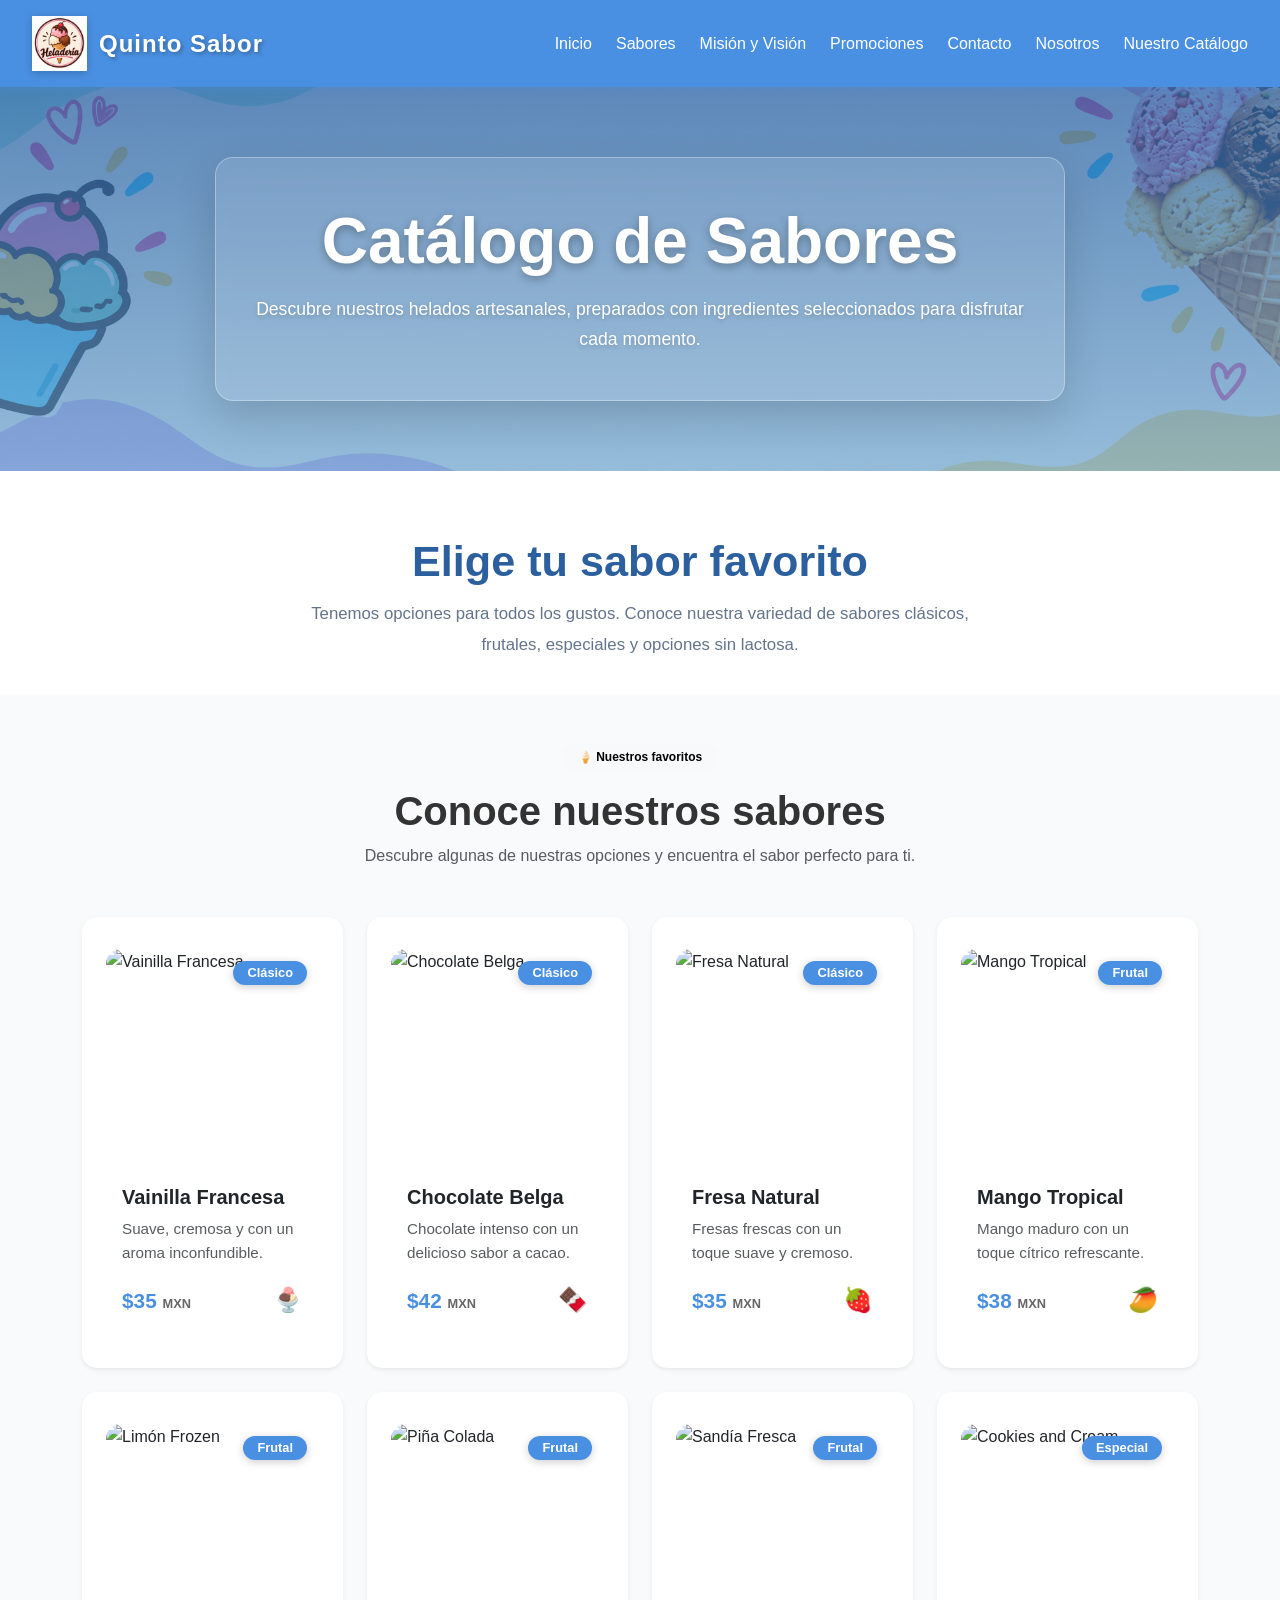
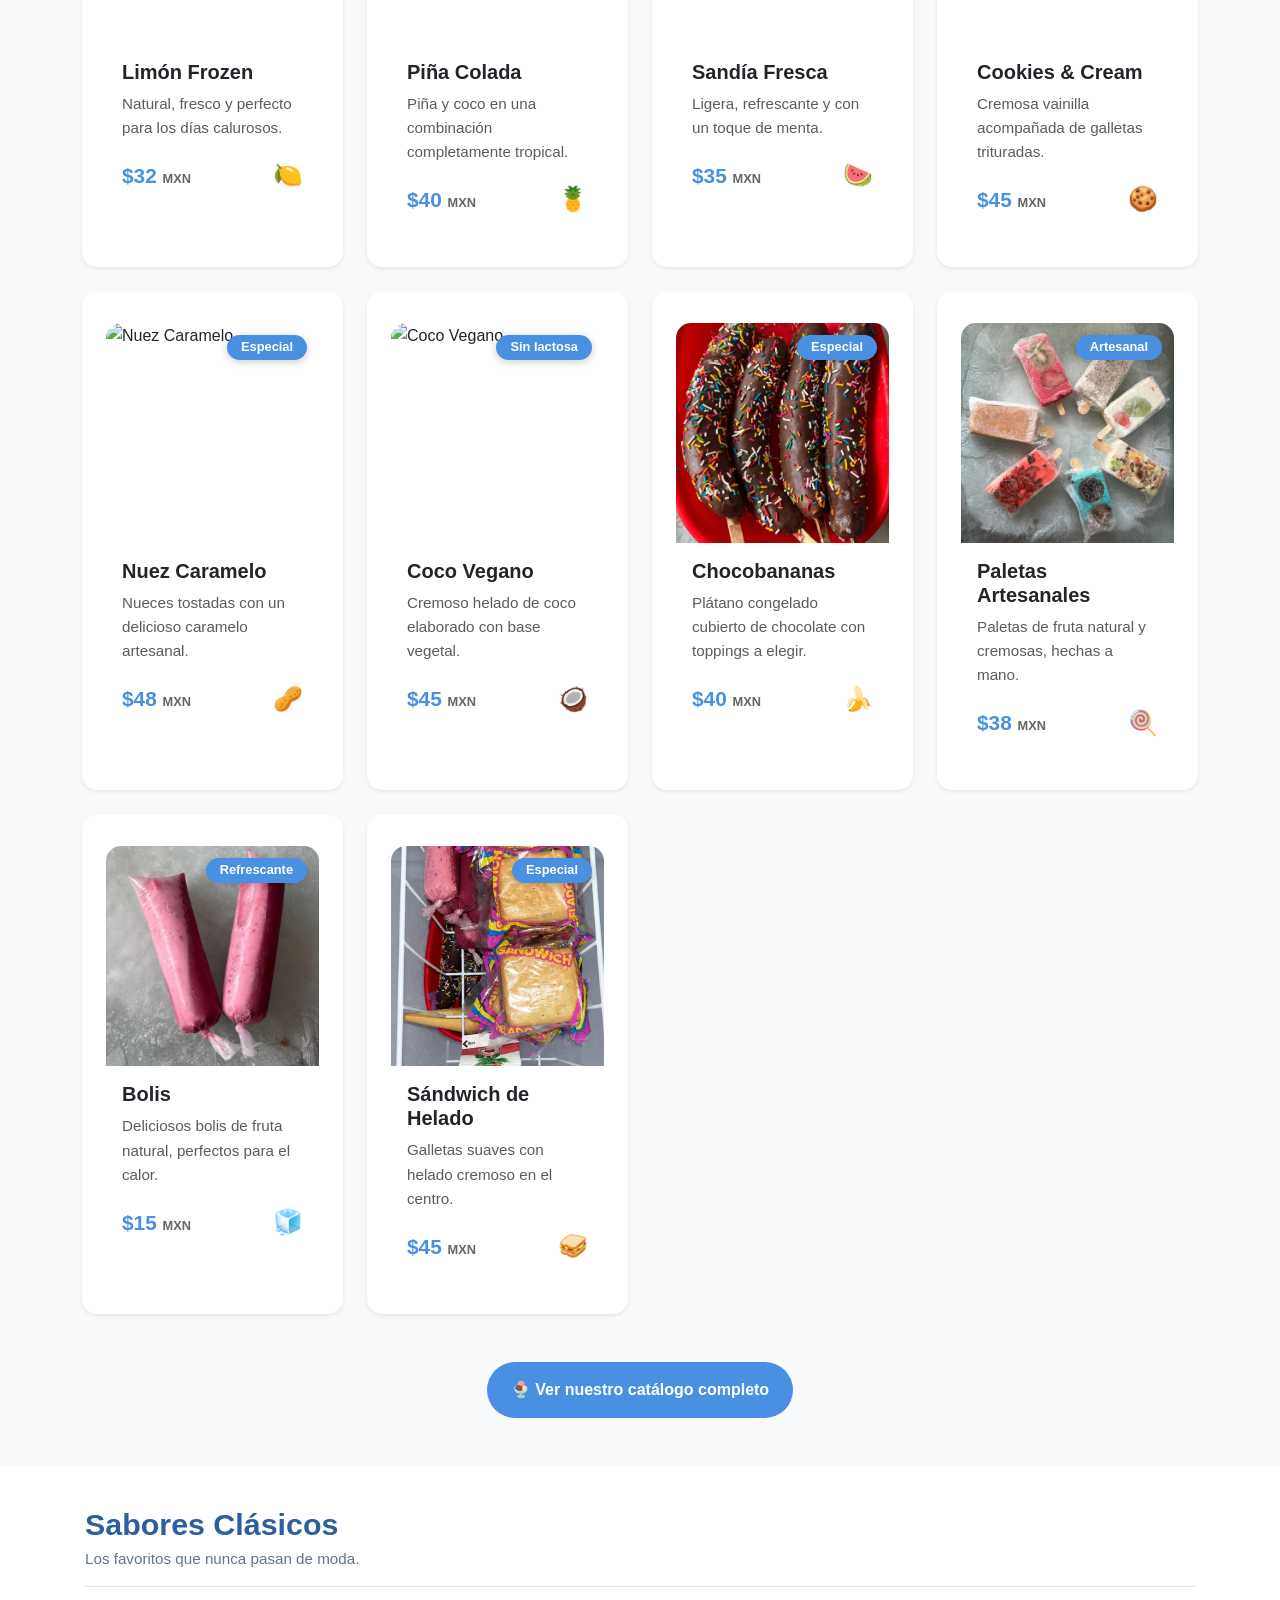
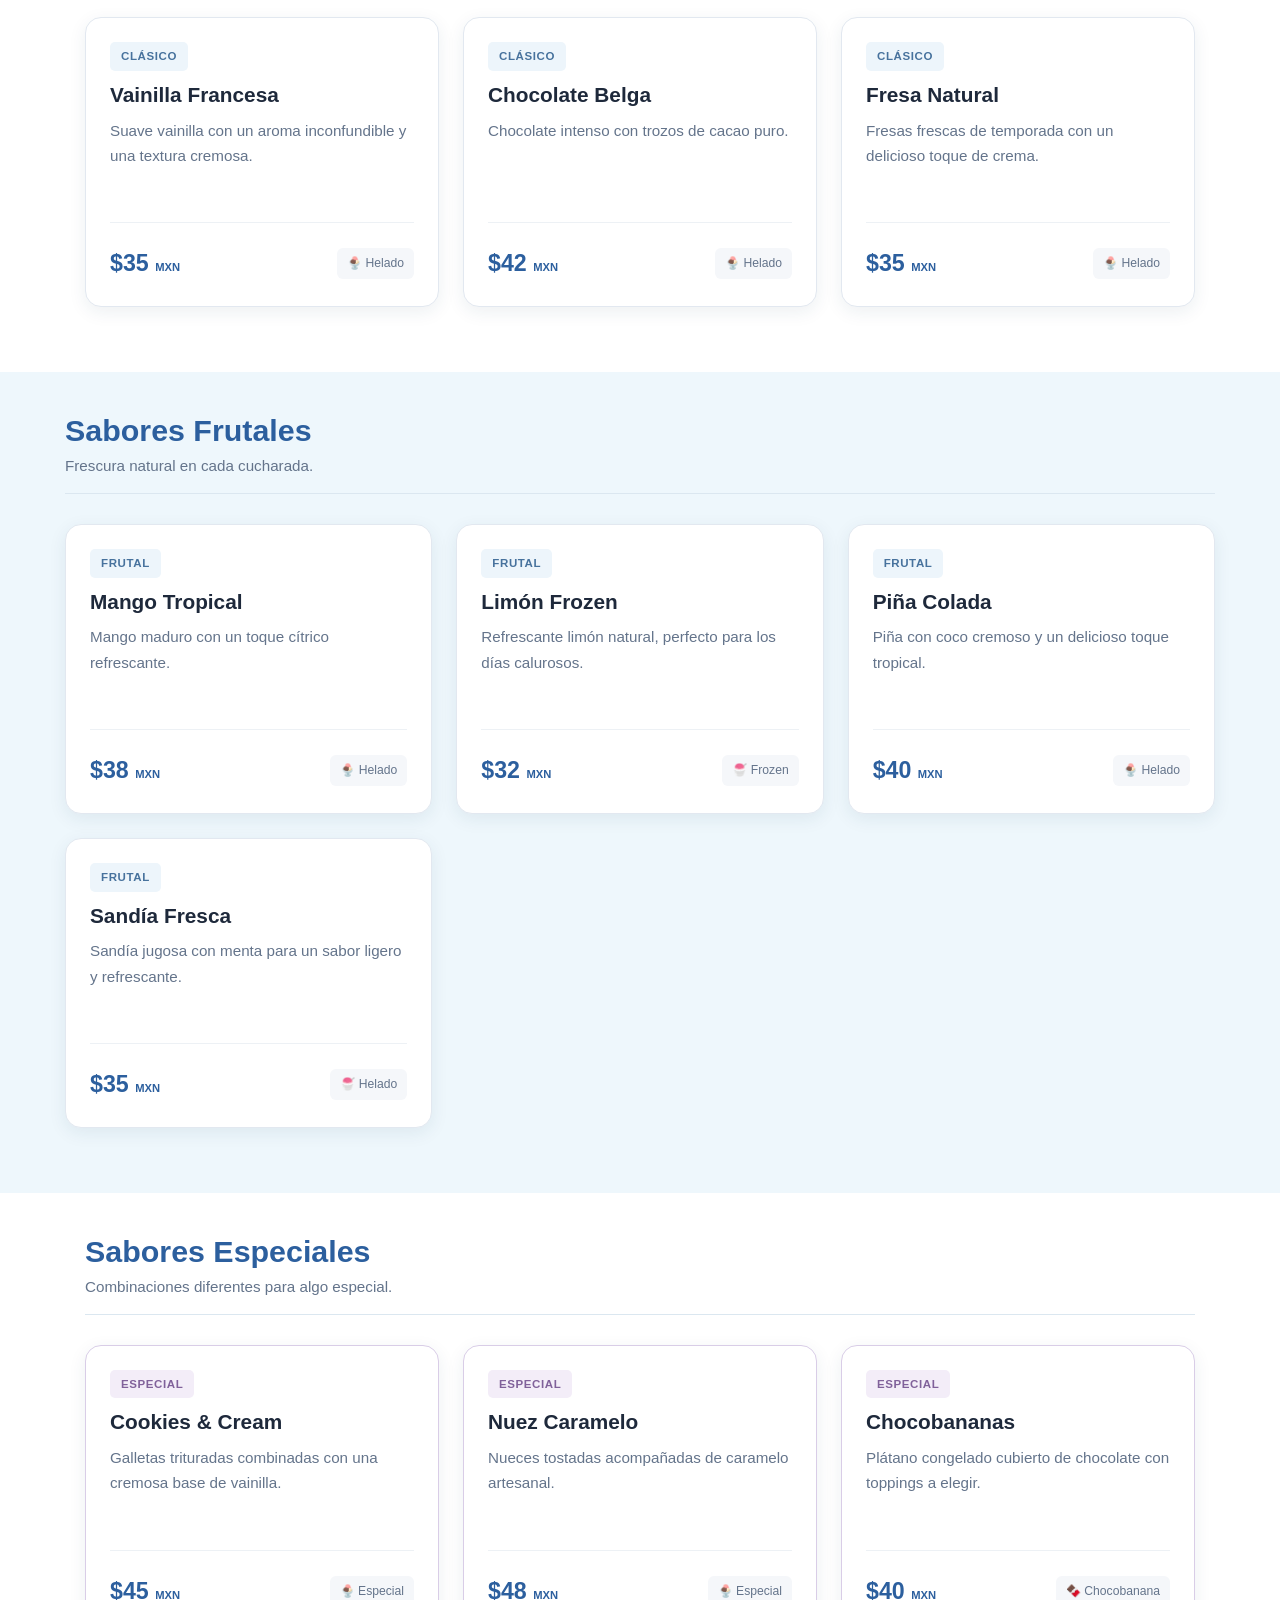
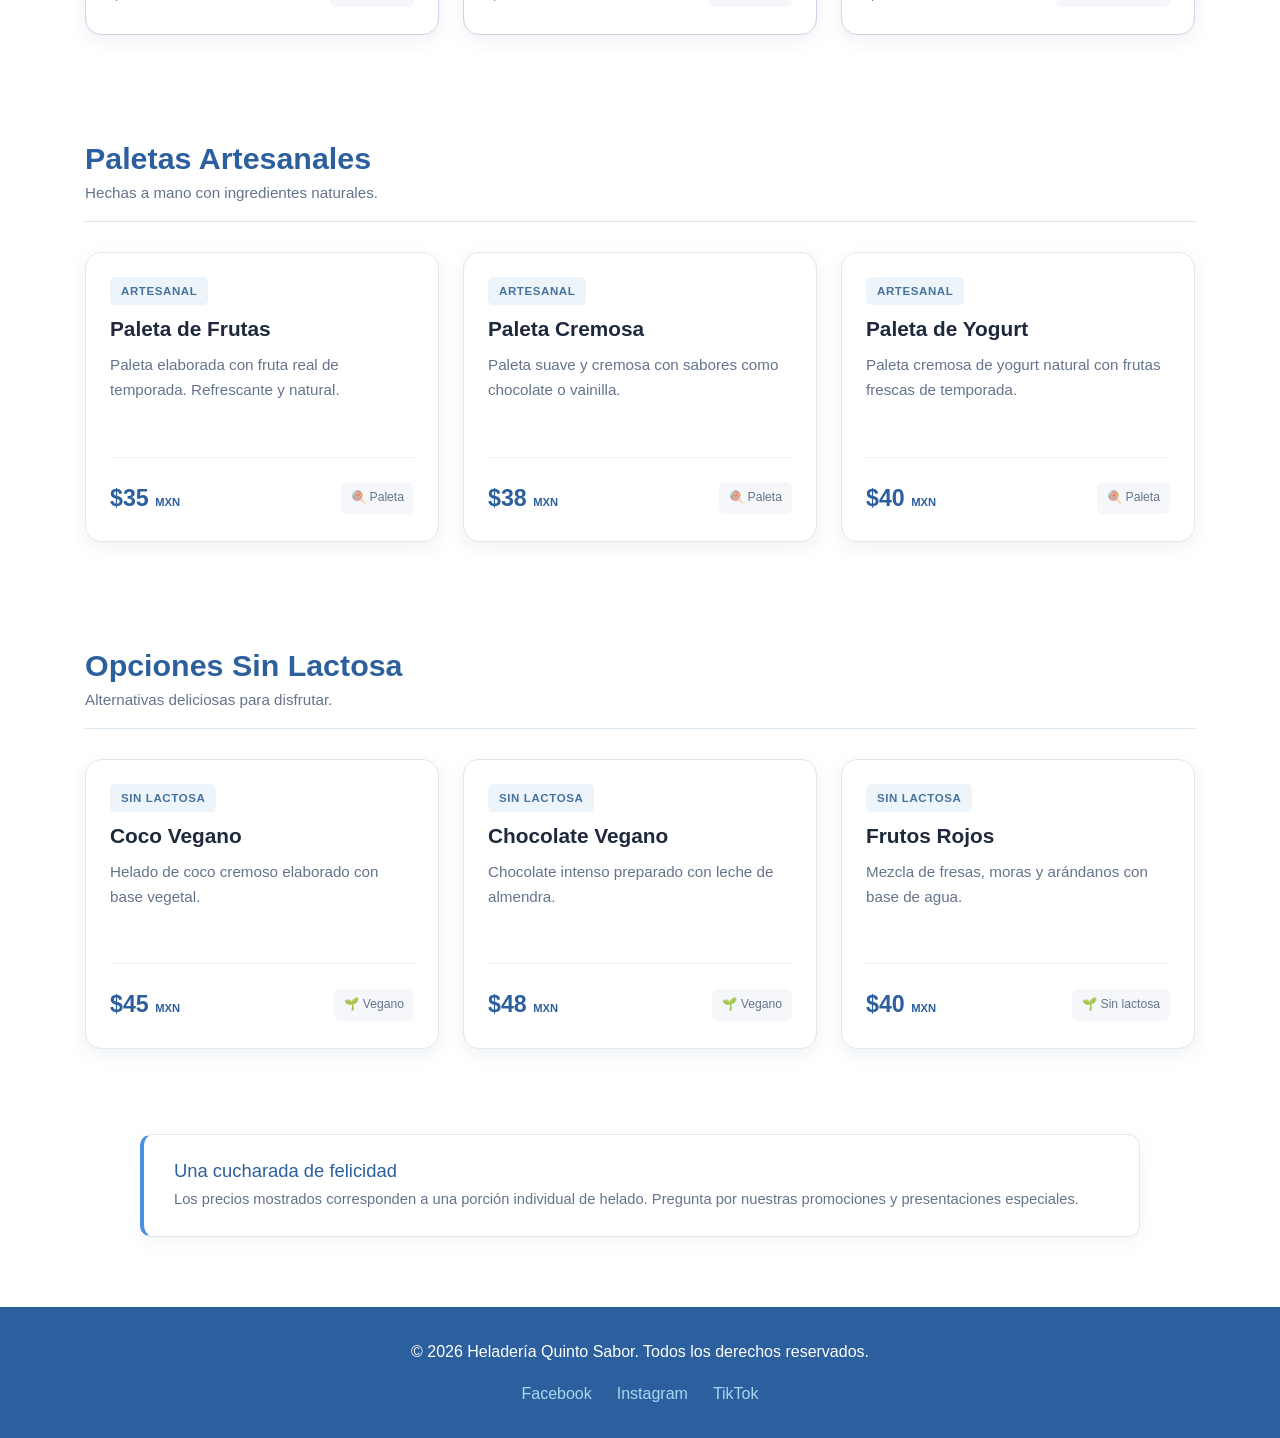
==== commit e7198d51: "zzz" ====
--- a/catalogo.html
+++ b/catalogo.html
@@ -694,7 +694,7 @@
         <div class="sabor-imagen">
 
             <img
-                src="img/img13.jpeg"
+                src="Img/img13.jpeg"
                 class="card-img-top"
                 alt="Chocobananas"
             >
@@ -745,7 +745,7 @@
         <div class="sabor-imagen">
 
             <img
-                src="img/img11.jpeg"
+                src="Img/img11.jpeg"
                 class="card-img-top"
                 alt="Paletas Artesanales"
             >
@@ -847,7 +847,7 @@
                         <div class="sabor-imagen">
 
                             <img
-                                src="img/img15.jpeg"
+                                src="Img/img15.jpeg"
                                 class="card-img-top"
                                 alt="Sándwich de Helado"
                             >
--- a/style.css
+++ b/style.css
@@ -33,6 +33,7 @@
     color: var(--texto);
     background-color: var(--blanco);
     line-height: 1.6;
+    overflow-x: hidden;
 }
 
 /* =====================================
@@ -47,7 +48,7 @@
     align-items: center;
     position: sticky;
     top: 0;
-    z-index: 100;
+    z-index: 1000;
     box-shadow: 0 2px 10px rgba(74, 144, 226, 0.3);
     transition: padding 0.4s ease, background-color 0.4s ease;
 }
@@ -75,12 +76,12 @@
     height: 55px;
     width: auto;
     transition: transform 0.3s ease, filter 0.3s ease;
-    filter: drop-shadow(0 2px 4px rgba(0,0,0,0.2));
+    filter: drop-shadow(0 2px 4px rgba(0, 0, 0, 0.2));
 }
 
 .logo a:hover .logo-img {
     transform: scale(1.08) rotate(-5deg);
-    filter: drop-shadow(0 4px 8px rgba(0,0,0,0.3));
+    filter: drop-shadow(0 4px 8px rgba(0, 0, 0, 0.3));
 }
 
 .logo-texto {
@@ -88,7 +89,7 @@
     font-weight: bold;
     color: white;
     letter-spacing: 1px;
-    text-shadow: 2px 2px 4px rgba(0,0,0,0.3);
+    text-shadow: 2px 2px 4px rgba(0, 0, 0, 0.3);
     transition: color 0.3s ease;
     white-space: nowrap;
 }
@@ -139,6 +140,7 @@
     color: white;
     font-size: 1.8rem;
     cursor: pointer;
+    padding: 5px 10px;
 }
 
 /* =====================================
@@ -187,14 +189,8 @@
 }
 
 @keyframes fadeInUp {
-    from {
-        opacity: 0;
-        transform: translateY(30px);
-    }
-    to {
-        opacity: 1;
-        transform: translateY(0);
-    }
+    from { opacity: 0; transform: translateY(30px); }
+    to { opacity: 1; transform: translateY(0); }
 }
 
 /* =====================================
@@ -370,978 +366,7 @@
    ===================================== */
 .hero-sabores,
 .hero-mision,
-.hero-promociones {
-    background-image:
-        linear-gradient(
-            rgba(74, 144, 226, 0.65),
-            rgba(168, 216, 240, 0.65)
-        ),
-        url('Img/fondoxd.png');
-    background-size: cover;
-    background-position: center;
-    padding: 6rem 2rem;
-    text-align: center;
-    color: white;
-}
-
-/* =====================================
-   SECCIÓN SABORES COMPLETOS
-   ===================================== */
-.sabores-completos {
-    padding: 4rem 2rem;
-    max-width: 1200px;
-    margin: 0 auto;
-    background-color: var(--blanco);
-}
-
-.sabores-completos h2 {
-    text-align: center;
-    font-size: 2.5rem;
-    color: var(--azul);
-    margin-bottom: 3rem;
-}
-
-.categoria {
-    margin-bottom: 3rem;
-    scroll-margin-top: 100px;
-}
-
-.categoria h3 {
-    font-size: 1.8rem;
-    color: var(--azul-oscuro);
-    margin-bottom: 1.5rem;
-    padding-bottom: 0.5rem;
-    border-bottom: 3px solid var(--celeste);
-}
-
-.categoria .card h4 {
-    color: var(--azul);
-    margin-bottom: 0.5rem;
-    font-size: 1.2rem;
-}
-
-/* =====================================
-   MISIÓN Y VISIÓN
-   ===================================== */
-.mision-vision {
-    padding: 4rem 2rem;
-    max-width: 1000px;
-    margin: 0 auto;
-    display: grid;
-    gap: 2rem;
-}
-
-.bloque {
-    background: var(--blanco);
-    border-radius: 20px;
-    padding: 3rem 2rem;
-    box-shadow: 0 6px 25px rgba(74, 144, 226, 0.15);
-    border-left: 6px solid var(--azul);
-    transition: transform 0.3s ease, box-shadow 0.3s ease;
-}
-
-.bloque:hover {
-    transform: translateY(-5px);
-    box-shadow: 0 10px 35px rgba(74, 144, 226, 0.25);
-}
-
-.bloque-icon {
-    font-size: 3.5rem;
-    margin-bottom: 1rem;
-}
-
-.bloque h2 {
-    font-size: 2rem;
-    color: var(--azul);
-    margin-bottom: 1.5rem;
-}
-
-.bloque p {
-    font-size: 1.05rem;
-    line-height: 1.8;
-    margin-bottom: 1rem;
-    color: var(--texto);
-}
-
-/* =====================================
-   VALORES
-   ===================================== */
-.valores {
-    padding: 4rem 2rem;
-    background-color: var(--celeste-claro);
-    text-align: center;
-}
-
-.valores h2 {
-    font-size: 2.5rem;
-    color: var(--azul);
-    margin-bottom: 3rem;
-}
-
-.grid-valores {
-    display: grid;
-    grid-template-columns: repeat(auto-fit, minmax(220px, 1fr));
-    gap: 1.5rem;
-    max-width: 1100px;
-    margin: 0 auto;
-}
-
-.valor-card {
-    background: var(--blanco);
-    border-radius: 15px;
-    padding: 2rem 1.5rem;
-    box-shadow: 0 4px 15px rgba(74, 144, 226, 0.1);
-    transition: transform 0.3s ease;
-    border: 2px solid transparent;
-}
-
-.valor-card:hover {
-    transform: translateY(-8px) scale(1.03);
-    border-color: var(--celeste);
-}
-
-.valor-icon {
-    font-size: 3rem;
-    margin-bottom: 1rem;
-}
-
-.valor-card h3 {
-    color: var(--azul-oscuro);
-    margin-bottom: 0.8rem;
-    font-size: 1.3rem;
-}
-
-.valor-card p {
-    font-size: 0.95rem;
-    color: var(--texto-suave);
-}
-
-/* =====================================
-   HISTORIA
-   ===================================== */
-.historia {
-    padding: 4rem 2rem;
-    max-width: 900px;
-    margin: 0 auto;
-    text-align: center;
-    background-color: var(--blanco);
-}
-
-.historia h2 {
-    font-size: 2.5rem;
-    color: var(--azul);
-    margin-bottom: 2rem;
-}
-
-.historia p {
-    font-size: 1.1rem;
-    line-height: 1.8;
-    margin-bottom: 1.5rem;
-    color: var(--texto);
-}
-
-/* =====================================
-   SECCIÓN CTA
-   ===================================== */
-.cta {
-    background: var(--azul);
-    color: white;
-    text-align: center;
-    padding: 4rem 2rem;
-    margin-top: 2rem;
-}
-
-.cta h2 {
-    font-size: 2.2rem;
-    margin-bottom: 1rem;
-    text-shadow: 2px 2px 5px rgba(0,0,0,0.2);
-}
-
-.cta p {
-    font-size: 1.2rem;
-    margin-bottom: 2rem;
-    text-shadow: 1px 1px 3px rgba(0,0,0,0.2);
-}
-
-.cta .btn {
-    background-color: var(--blanco);
-    color: var(--azul);
-    font-weight: bold;
-}
-
-.cta .btn:hover {
-    background-color: var(--celeste);
-    color: var(--azul-oscuro);
-}
-
-/* BOTÓN GENERAL */
-.btn {
-    display: inline-block;
-    text-decoration: none;
-    background-color: var(--azul);
-    color: white;
-    padding: 12px 28px;
-    border-radius: 30px;
-    font-weight: bold;
-    border: none;
-    cursor: pointer;
-    transition: background-color 0.3s ease, transform 0.3s ease;
-}
-
-.btn:hover {
-    background-color: var(--azul-oscuro);
-    transform: scale(1.05);
-}
-
-/* =====================================
-   PÁGINA DE PROMOCIONES
-   ===================================== */
-.promos-mes {
-    padding: 4rem 2rem;
-    max-width: 1200px;
-    margin: 0 auto;
-    background-color: var(--blanco);
-}
-
-.promos-mes h2,
-.promos-especiales h2,
-.como-aplicar h2,
-.terminos h2 {
-    text-align: center;
-    font-size: 2.5rem;
-    color: var(--azul);
-    margin-bottom: 3rem;
-}
-
-.grid-promos {
-    display: grid;
-    grid-template-columns: repeat(auto-fit, minmax(280px, 1fr));
-    gap: 2rem;
-}
-
-.promo-card {
-    background: var(--blanco);
-    border-radius: 20px;
-    padding: 2.5rem 2rem;
-    text-align: center;
-    box-shadow: 0 6px 20px rgba(74, 144, 226, 0.1);
-    position: relative;
-    transition: transform 0.3s ease, box-shadow 0.3s ease;
-    border: 2px solid var(--celeste-claro);
-}
-
-.promo-card:hover {
-    transform: translateY(-10px);
-    box-shadow: 0 12px 35px rgba(74, 144, 226, 0.25);
-    border-color: var(--celeste);
-}
-
-.promo-card.destacada {
-    border: 3px solid var(--azul);
-    background: linear-gradient(135deg, #fff, var(--celeste-claro));
-}
-
-.promo-badge {
-    position: absolute;
-    top: -15px;
-    left: 50%;
-    transform: translateX(-50%);
-    background: var(--azul);
-    color: white;
-    padding: 0.4rem 1.2rem;
-    border-radius: 20px;
-    font-size: 0.85rem;
-    font-weight: bold;
-    box-shadow: 0 4px 10px rgba(74, 144, 226, 0.4);
-    animation: pulse 2s ease infinite;
-}
-
-@keyframes pulse {
-    0%, 100% {
-        transform: translateX(-50%) scale(1);
-    }
-    50% {
-        transform: translateX(-50%) scale(1.05);
-    }
-}
-
-.promo-icon {
-    font-size: 3.5rem;
-    margin-bottom: 1rem;
-}
-
-.promo-card h3 {
-    color: var(--azul-oscuro);
-    font-size: 1.4rem;
-    margin-bottom: 0.8rem;
-}
-
-.promo-card.destacada h3 {
-    color: var(--azul);
-}
-
-.promo-card p {
-    font-size: 1rem;
-    color: var(--texto-suave);
-    margin-bottom: 1.5rem;
-    line-height: 1.6;
-}
-
-.promo-precio {
-    display: flex;
-    justify-content: center;
-    align-items: center;
-    gap: 1rem;
-    margin-bottom: 1rem;
-}
-
-.precio-antes {
-    text-decoration: line-through;
-    color: #999;
-    font-size: 1rem;
-}
-
-.precio-ahora {
-    background: var(--azul);
-    color: white;
-    padding: 0.5rem 1.2rem;
-    border-radius: 25px;
-    font-weight: bold;
-    font-size: 1.1rem;
-}
-
-.promo-vigencia {
-    display: inline-block;
-    background: var(--celeste);
-    color: var(--azul-oscuro);
-    padding: 0.4rem 1rem;
-    border-radius: 15px;
-    font-size: 0.85rem;
-    font-weight: 500;
-}
-
-/* PROMOS ESPECIALES */
-.promos-especiales {
-    padding: 4rem 2rem;
-    background: var(--celeste-claro);
-    max-width: 100%;
-}
-
-.promos-especiales .grid-promos {
-    max-width: 1200px;
-    margin: 0 auto;
-}
-
-.promo-card.especial {
-    background: var(--blanco);
-    border: 2px dashed var(--azul);
-}
-
-.promo-card.especial:hover {
-    border-style: solid;
-    border-color: var(--azul-oscuro);
-}
-
-/* CÓMO APLICAR */
-.como-aplicar {
-    padding: 4rem 2rem;
-    max-width: 1200px;
-    margin: 0 auto;
-    background-color: var(--blanco);
-}
-
-.pasos {
-    display: grid;
-    grid-template-columns: repeat(auto-fit, minmax(220px, 1fr));
-    gap: 2rem;
-}
-
-.paso {
-    text-align: center;
-    padding: 2rem 1.5rem;
-    background: var(--celeste-claro);
-    border-radius: 15px;
-    box-shadow: 0 4px 15px rgba(74, 144, 226, 0.1);
-    transition: transform 0.3s ease;
-}
-
-.paso:hover {
-    transform: translateY(-8px);
-    box-shadow: 0 8px 20px rgba(74, 144, 226, 0.2);
-}
-
-.paso-numero {
-    width: 60px;
-    height: 60px;
-    background: linear-gradient(135deg, var(--azul), var(--celeste));
-    color: white;
-    border-radius: 50%;
-    display: flex;
-    align-items: center;
-    justify-content: center;
-    font-size: 1.8rem;
-    font-weight: bold;
-    margin: 0 auto 1rem;
-    box-shadow: 0 4px 15px rgba(74, 144, 226, 0.3);
-}
-
-.paso h3 {
-    color: var(--azul);
-    margin-bottom: 0.8rem;
-    font-size: 1.2rem;
-}
-
-.paso p {
-    font-size: 0.95rem;
-    color: var(--texto-suave);
-    line-height: 1.6;
-}
-
-/* TÉRMINOS */
-.terminos {
-    padding: 4rem 2rem;
-    background: var(--celeste-claro);
-    max-width: 100%;
-}
-
-.terminos h2 {
-    max-width: 900px;
-    margin-left: auto;
-    margin-right: auto;
-}
-
-.terminos ul {
-    max-width: 900px;
-    margin: 0 auto;
-    list-style: none;
-    padding: 0;
-}
-
-.terminos li {
-    background: var(--blanco);
-    padding: 1rem 1.5rem;
-    margin-bottom: 0.8rem;
-    border-radius: 10px;
-    border-left: 4px solid var(--azul);
-    font-size: 1rem;
-    color: var(--texto);
-    transition: transform 0.3s ease;
-}
-
-.terminos li:hover {
-    transform: translateX(5px);
-}
-
-.terminos li::before {
-    content: '✓ ';
-    color: var(--azul);
-    font-weight: bold;
-    margin-right: 0.5rem;
-}
-
-/* =====================================
-   PÁGINA DE CONTACTO
-   ===================================== */
-.contact-container {
-    min-height: 100vh;
-    display: flex;
-    justify-content: center;
-    align-items: center;
-    background: var(--celeste-claro);
-    padding: 20px;
-}
-
-.contact-card {
-    background: var(--blanco);
-    width: 100%;
-    max-width: 600px;
-    padding: 40px;
-    border-radius: 15px;
-    box-shadow: 0 5px 20px rgba(74, 144, 226, 0.15);
-    text-align: center;
-}
-
-.contact-card h1 {
-    margin-bottom: 15px;
-    font-size: 32px;
-    color: var(--azul);
-}
-
-.descripcion {
-    color: var(--texto-suave);
-    line-height: 1.6;
-    margin-bottom: 30px;
-}
-
-.contact-info {
-    display: flex;
-    flex-direction: column;
-    gap: 20px;
-    margin-bottom: 30px;
-}
-
-.contact-item {
-    display: flex;
-    align-items: center;
-    text-align: left;
-    padding: 18px;
-    background: var(--celeste-claro);
-    border-radius: 10px;
-    transition: 0.3s;
-}
-
-.contact-item:hover {
-    transform: translateY(-3px);
-    box-shadow: 0 4px 12px rgba(74, 144, 226, 0.15);
-}
-
-.contact-item .icon {
-    font-size: 30px;
-    margin-right: 18px;
-}
-
-.contact-item h3 {
-    margin: 0 0 5px;
-    color: var(--azul-oscuro);
-}
-
-.contact-item a {
-    color: var(--azul);
-    text-decoration: none;
-}
-
-.contact-item a:hover {
-    text-decoration: underline;
-}
-
-.btn-regresar {
-    display: inline-block;
-    padding: 12px 25px;
-    background: var(--azul);
-    color: white;
-    text-decoration: none;
-    border-radius: 8px;
-    transition: 0.3s;
-}
-
-.btn-regresar:hover {
-    background: var(--azul-oscuro);
-}
-
-/* =====================================
-   SECCIÓN DE CARTAS CON 3 IMÁGENES
-   ===================================== */
-.cartas {
-    padding: 4rem 2rem;
-    max-width: 1200px;
-    margin: 0 auto;
-    background-color: var(--blanco);
-}
-
-.cartas h2 {
-    text-align: center;
-    font-size: 2.5rem;
-    color: var(--azul);
-    margin-bottom: 3rem;
-}
-
-.grid-cartas {
-    display: grid;
-    grid-template-columns: repeat(auto-fit, minmax(280px, 1fr));
-    gap: 2rem;
-}
-
-.carta {
-    background: var(--blanco);
-    border-radius: 20px;
-    overflow: hidden;
-    box-shadow: 0 6px 20px rgba(74, 144, 226, 0.15);
-    border: 2px solid var(--celeste-claro);
-    transition: transform 0.4s ease, box-shadow 0.4s ease;
-    display: flex;
-    flex-direction: column;
-}
-
-.carta:hover {
-    transform: translateY(-10px);
-    box-shadow: 0 15px 40px rgba(74, 144, 226, 0.3);
-    border-color: var(--celeste);
-}
-
-.carta-imagen {
-    width: 100%;
-    height: 220px;
-    overflow: hidden;
-    position: relative;
-}
-
-.carta-imagen img {
-    width: 100%;
-    height: 100%;
-    object-fit: cover;
-    transition: transform 0.5s ease;
-}
-
-.carta:hover .carta-imagen img {
-    transform: scale(1.1);
-}
-
-.carta-contenido {
-    padding: 1.8rem 1.5rem;
-    text-align: center;
-    display: flex;
-    flex-direction: column;
-    flex-grow: 1;
-}
-
-.carta-contenido h3 {
-    font-size: 1.5rem;
-    color: var(--azul);
-    margin-bottom: 0.8rem;
-}
-
-.carta-contenido p {
-    font-size: 1rem;
-    color: var(--texto-suave);
-    line-height: 1.6;
-    margin-bottom: 1.5rem;
-    flex-grow: 1;
-}
-
-.carta-btn {
-    display: inline-block;
-    padding: 0.7rem 1.8rem;
-    background-color: var(--azul);
-    color: white;
-    text-decoration: none;
-    border-radius: 25px;
-    font-weight: bold;
-    font-size: 0.95rem;
-    transition: background-color 0.3s ease, transform 0.3s ease;
-    align-self: center;
-}
-
-.carta-btn:hover {
-    background-color: var(--azul-oscuro);
-    transform: scale(1.05);
-}
-
-/* =====================================
-   SECCIÓN DE PALETAS CON 2 IMÁGENES
-   ===================================== */
-.paletas {
-    padding: 5rem 2rem;
-    max-width: 1200px;
-    margin: 0 auto;
-    background-color: var(--celeste-claro);
-    text-align: center;
-}
-
-.paletas h2 {
-    font-size: 2.5rem;
-    color: var(--azul);
-    margin-bottom: 1rem;
-}
-
-.paletas-descripcion {
-    font-size: 1.1rem;
-    color: var(--texto-suave);
-    margin-bottom: 3rem;
-    max-width: 700px;
-    margin-left: auto;
-    margin-right: auto;
-    line-height: 1.7;
-}
-
-.grid-paletas {
-    display: grid;
-    grid-template-columns: repeat(2, 1fr);
-    gap: 2.5rem;
-    max-width: 1000px;
-    margin: 0 auto;
-}
-
-.paleta-card {
-    background: var(--blanco);
-    border-radius: 20px;
-    overflow: hidden;
-    box-shadow: 0 8px 25px rgba(74, 144, 226, 0.15);
-    border: 3px solid var(--blanco);
-    transition: transform 0.4s ease, box-shadow 0.4s ease, border-color 0.4s ease;
-}
-
-.paleta-card:hover {
-    transform: translateY(-10px) scale(1.02);
-    box-shadow: 0 15px 40px rgba(74, 144, 226, 0.3);
-    border-color: var(--celeste);
-}
-
-.paleta-imagen {
-    width: 100%;
-    height: 350px;
-    overflow: hidden;
-    position: relative;
-}
-
-.paleta-imagen img {
-    width: 100%;
-    height: 100%;
-    object-fit: cover;
-    transition: transform 0.6s ease;
-}
-
-.paleta-card:hover .paleta-imagen img {
-    transform: scale(1.08);
-}
-
-.paleta-info {
-    padding: 1.8rem 1.5rem;
-    text-align: center;
-}
-
-.paleta-info h3 {
-    font-size: 1.4rem;
-    color: var(--azul);
-    margin-bottom: 0.8rem;
-}
-
-.paleta-info p {
-    font-size: 1rem;
-    color: var(--texto-suave);
-    line-height: 1.6;
-}
-
-/* =====================================
-   RESPONSIVE - TABLET (max 900px)
-   ===================================== */
-@media (max-width: 900px) {
-    .grid-sabores {
-        grid-template-columns: repeat(2, 1fr);
-    }
-
-    .nav {
-        gap: 1rem;
-    }
-
-    .nav a {
-        font-size: 0.9rem;
-    }
-}
-
-/* =====================================
-   RESPONSIVE - MÓVIL (max 768px)
-   ===================================== */
-@media (max-width: 768px) {
-
-    /* HEADER */
-    .header {
-        padding: 12px 18px;
-    }
-
-    .logo-img {
-        height: 45px;
-    }
-
-    .logo-texto {
-        font-size: 1.2rem;
-    }
-
-    /* NAV MÓVIL */
-    .nav {
-        display: none;
-        flex-direction: column;
-        position: absolute;
-        top: 100%;
-        right: 0;
-        background-color: var(--azul);
-        width: 100%;
-        padding: 1rem;
-        gap: 0;
-        animation: fadeIn 0.4s ease;
-    }
-
-    .nav.active {
-        display: flex;
-    }
-
-    .nav a {
-        margin: 0.5rem 0;
-        padding: 0.8rem;
-        width: 100%;
-        text-align: center;
-    }
-
-    .menu-btn {
-        display: block;
-    }
-
-    /* HERO */
-    .hero {
-        min-height: 400px;
-        padding: 30px 15px;
-    }
-
-    .hero-content {
-        padding: 20px 15px;
-    }
-
-    .hero-content h1 {
-        font-size: 1.8rem;
-    }
-
-    .hero-content p {
-        font-size: 1rem;
-    }
-
-    /* HERO SABORES / MISIÓN / PROMOS */
-    .hero-sabores,
-    .hero-mision,
-    .hero-promociones {
-        padding: 4rem 1.5rem;
-        min-height: 300px;
-    }
-
-    /* SECCIÓN SABORES */
-    .sabores {
-        padding: 3rem 1.2rem;
-    }
-
-    .sabores h2,
-    .promociones h2,
-    .contacto h2 {
-        font-size: 1.6rem;
-    }
-
-    .grid-sabores {
-        grid-template-columns: 1fr;
-        gap: 1.2rem;
-    }
-
-    /* PROMOCIONES */
-    .promociones {
-        padding: 3rem 1.2rem;
-    }
-
-    .promo {
-        padding: 1.5rem;
-    }
-
-    /* IMAGEN DEL MENÚ */
-    .menu-imagen {
-        padding: 20px 12px;
-    }
-
-    .menu-imagen img {
-        width: 100%;
-        max-width: 100%;
-        height: auto;
-        border-radius: 10px;
-    }
-
-    /* CARTAS (3 imágenes) */
-    .cartas {
-        padding: 3rem 1.2rem;
-    }
-
-    .cartas h2 {
-        font-size: 1.6rem;
-        margin-bottom: 2rem;
-    }
-
-    .grid-cartas {
-        grid-template-columns: 1fr;
-        gap: 1.5rem;
-    }
-
-    .carta-imagen {
-        height: 200px;
-    }
-
-    .carta-contenido h3 {
-        font-size: 1.3rem;
-    }
-
-    /* PALETAS (2 imágenes) */
-    .paletas {
-        padding: 3rem 1.2rem;
-    }
-
-    .paletas h2 {
-        font-size: 1.6rem;
-    }
-
-    .paletas-descripcion {
-        font-size: 1rem;
-        margin-bottom: 2rem;
-    }
-
-    .grid-paletas {
-        grid-template-columns: 1fr;
-        gap: 1.8rem;
-    }
-
-    .paleta-imagen {
-        height: 280px;
-    }
-
-    .paleta-info {
-        padding: 1.5rem 1.2rem;
-    }
-
-    .paleta-info h3 {
-        font-size: 1.2rem;
-    }
-
-    /* SABORES COMPLETOS */
-    .sabores-completos {
-        padding: 3rem 1.2rem;
-    }
-
-    .sabores-completos h2 {
-        font-size: 1.8rem;
-        margin-bottom: 2rem;
-    }
-
-    .categoria h3 {
-        font-size: 1.4rem;
-    }
-
-    .categoria {
-        scroll-margin-top: 70px;
-    }
-
-    /* MISIÓN Y VISIÓN */
-    .mision-vision {
-        padding: 3rem 1.2rem;
-    }
-
-    .bloque {
-        padding: 2rem 1.5rem;
-    }
-
-    .bloque h2 {
-        font-size: 1.6rem;
-    }
-
-    .bloque p {
-        font-size: 1rem;
-    }
-
-    /* VALORES */
-    .valores {
-        padding: 3rem 1.2rem;
-    }
-
-    .valores h2 {
-        font-size: 1.8rem;
-        margin-bottom: 2.5rem;
-    }
-}
-/* =====================================
-   PÁGINA NOSOTROS
-   ===================================== */
-
-/* HERO NOSOTROS */
+.hero-promociones,
 .hero-nosotros {
     background-image:
         linear-gradient(
@@ -1354,9 +379,738 @@
     padding: 6rem 2rem;
     text-align: center;
     color: white;
-}
-
-/* SECCIÓN QUIÉNES SOMOS */
+    min-height: 350px;
+    display: flex;
+    align-items: center;
+    justify-content: center;
+}
+
+/* =====================================
+   SECCIÓN SABORES COMPLETOS
+   ===================================== */
+.sabores-completos {
+    padding: 4rem 2rem;
+    max-width: 1200px;
+    margin: 0 auto;
+    background-color: var(--blanco);
+}
+
+.sabores-completos h2 {
+    text-align: center;
+    font-size: 2.5rem;
+    color: var(--azul);
+    margin-bottom: 3rem;
+}
+
+.categoria {
+    margin-bottom: 3rem;
+    scroll-margin-top: 100px;
+}
+
+.categoria h3 {
+    font-size: 1.8rem;
+    color: var(--azul-oscuro);
+    margin-bottom: 1.5rem;
+    padding-bottom: 0.5rem;
+    border-bottom: 3px solid var(--celeste);
+}
+
+.categoria .card h4 {
+    color: var(--azul);
+    margin-bottom: 0.5rem;
+    font-size: 1.2rem;
+}
+
+/* =====================================
+   MISIÓN Y VISIÓN
+   ===================================== */
+.mision-vision {
+    padding: 4rem 2rem;
+    max-width: 1000px;
+    margin: 0 auto;
+    display: grid;
+    gap: 2rem;
+}
+
+.bloque {
+    background: var(--blanco);
+    border-radius: 20px;
+    padding: 3rem 2rem;
+    box-shadow: 0 6px 25px rgba(74, 144, 226, 0.15);
+    border-left: 6px solid var(--azul);
+    transition: transform 0.3s ease, box-shadow 0.3s ease;
+}
+
+.bloque:hover {
+    transform: translateY(-5px);
+    box-shadow: 0 10px 35px rgba(74, 144, 226, 0.25);
+}
+
+.bloque-icon {
+    font-size: 3.5rem;
+    margin-bottom: 1rem;
+}
+
+.bloque h2 {
+    font-size: 2rem;
+    color: var(--azul);
+    margin-bottom: 1.5rem;
+}
+
+.bloque p {
+    font-size: 1.05rem;
+    line-height: 1.8;
+    margin-bottom: 1rem;
+    color: var(--texto);
+}
+
+/* =====================================
+   VALORES
+   ===================================== */
+.valores {
+    padding: 4rem 2rem;
+    background-color: var(--celeste-claro);
+    text-align: center;
+}
+
+.valores h2 {
+    font-size: 2.5rem;
+    color: var(--azul);
+    margin-bottom: 3rem;
+}
+
+.grid-valores {
+    display: grid;
+    grid-template-columns: repeat(auto-fit, minmax(220px, 1fr));
+    gap: 1.5rem;
+    max-width: 1100px;
+    margin: 0 auto;
+}
+
+.valor-card {
+    background: var(--blanco);
+    border-radius: 15px;
+    padding: 2rem 1.5rem;
+    box-shadow: 0 4px 15px rgba(74, 144, 226, 0.1);
+    transition: transform 0.3s ease;
+    border: 2px solid transparent;
+}
+
+.valor-card:hover {
+    transform: translateY(-8px) scale(1.03);
+    border-color: var(--celeste);
+}
+
+.valor-icon {
+    font-size: 3rem;
+    margin-bottom: 1rem;
+}
+
+.valor-card h3 {
+    color: var(--azul-oscuro);
+    margin-bottom: 0.8rem;
+    font-size: 1.3rem;
+}
+
+.valor-card p {
+    font-size: 0.95rem;
+    color: var(--texto-suave);
+}
+
+/* =====================================
+   HISTORIA
+   ===================================== */
+.historia {
+    padding: 4rem 2rem;
+    max-width: 900px;
+    margin: 0 auto;
+    text-align: center;
+    background-color: var(--blanco);
+}
+
+.historia h2 {
+    font-size: 2.5rem;
+    color: var(--azul);
+    margin-bottom: 2rem;
+}
+
+.historia p {
+    font-size: 1.1rem;
+    line-height: 1.8;
+    margin-bottom: 1.5rem;
+    color: var(--texto);
+}
+
+/* =====================================
+   SECCIÓN CTA
+   ===================================== */
+.cta {
+    background: var(--azul);
+    color: white;
+    text-align: center;
+    padding: 4rem 2rem;
+    margin-top: 2rem;
+}
+
+.cta h2 {
+    font-size: 2.2rem;
+    margin-bottom: 1rem;
+    text-shadow: 2px 2px 5px rgba(0, 0, 0, 0.2);
+}
+
+.cta p {
+    font-size: 1.2rem;
+    margin-bottom: 2rem;
+    text-shadow: 1px 1px 3px rgba(0, 0, 0, 0.2);
+}
+
+.cta .btn {
+    background-color: var(--blanco);
+    color: var(--azul);
+    font-weight: bold;
+}
+
+.cta .btn:hover {
+    background-color: var(--celeste);
+    color: var(--azul-oscuro);
+}
+
+/* BOTÓN GENERAL */
+.btn {
+    display: inline-block;
+    text-decoration: none;
+    background-color: var(--azul);
+    color: white;
+    padding: 12px 28px;
+    border-radius: 30px;
+    font-weight: bold;
+    border: none;
+    cursor: pointer;
+    transition: background-color 0.3s ease, transform 0.3s ease;
+}
+
+.btn:hover {
+    background-color: var(--azul-oscuro);
+    transform: scale(1.05);
+}
+
+/* =====================================
+   PÁGINA DE PROMOCIONES
+   ===================================== */
+.promos-mes {
+    padding: 4rem 2rem;
+    max-width: 1200px;
+    margin: 0 auto;
+    background-color: var(--blanco);
+}
+
+.promos-mes h2,
+.promos-especiales h2,
+.como-aplicar h2,
+.terminos h2 {
+    text-align: center;
+    font-size: 2.5rem;
+    color: var(--azul);
+    margin-bottom: 3rem;
+}
+
+.grid-promos {
+    display: grid;
+    grid-template-columns: repeat(auto-fit, minmax(280px, 1fr));
+    gap: 2rem;
+}
+
+.promo-card {
+    background: var(--blanco);
+    border-radius: 20px;
+    padding: 2.5rem 2rem;
+    text-align: center;
+    box-shadow: 0 6px 20px rgba(74, 144, 226, 0.1);
+    position: relative;
+    transition: transform 0.3s ease, box-shadow 0.3s ease;
+    border: 2px solid var(--celeste-claro);
+}
+
+.promo-card:hover {
+    transform: translateY(-10px);
+    box-shadow: 0 12px 35px rgba(74, 144, 226, 0.25);
+    border-color: var(--celeste);
+}
+
+.promo-card.destacada {
+    border: 3px solid var(--azul);
+    background: linear-gradient(135deg, #fff, var(--celeste-claro));
+}
+
+.promo-badge {
+    position: absolute;
+    top: -15px;
+    left: 50%;
+    transform: translateX(-50%);
+    background: var(--azul);
+    color: white;
+    padding: 0.4rem 1.2rem;
+    border-radius: 20px;
+    font-size: 0.85rem;
+    font-weight: bold;
+    box-shadow: 0 4px 10px rgba(74, 144, 226, 0.4);
+    animation: pulse 2s ease infinite;
+}
+
+@keyframes pulse {
+    0%, 100% { transform: translateX(-50%) scale(1); }
+    50% { transform: translateX(-50%) scale(1.05); }
+}
+
+.promo-icon {
+    font-size: 3.5rem;
+    margin-bottom: 1rem;
+}
+
+.promo-card h3 {
+    color: var(--azul-oscuro);
+    font-size: 1.4rem;
+    margin-bottom: 0.8rem;
+}
+
+.promo-card.destacada h3 {
+    color: var(--azul);
+}
+
+.promo-card p {
+    font-size: 1rem;
+    color: var(--texto-suave);
+    margin-bottom: 1.5rem;
+    line-height: 1.6;
+}
+
+.promo-precio {
+    display: flex;
+    justify-content: center;
+    align-items: center;
+    gap: 1rem;
+    margin-bottom: 1rem;
+}
+
+.precio-antes {
+    text-decoration: line-through;
+    color: #999;
+    font-size: 1rem;
+}
+
+.precio-ahora {
+    background: var(--azul);
+    color: white;
+    padding: 0.5rem 1.2rem;
+    border-radius: 25px;
+    font-weight: bold;
+    font-size: 1.1rem;
+}
+
+.promo-vigencia {
+    display: inline-block;
+    background: var(--celeste);
+    color: var(--azul-oscuro);
+    padding: 0.4rem 1rem;
+    border-radius: 15px;
+    font-size: 0.85rem;
+    font-weight: 500;
+}
+
+/* PROMOS ESPECIALES */
+.promos-especiales {
+    padding: 4rem 2rem;
+    background: var(--celeste-claro);
+    max-width: 100%;
+}
+
+.promos-especiales .grid-promos {
+    max-width: 1200px;
+    margin: 0 auto;
+}
+
+.promo-card.especial {
+    background: var(--blanco);
+    border: 2px dashed var(--azul);
+}
+
+.promo-card.especial:hover {
+    border-style: solid;
+    border-color: var(--azul-oscuro);
+}
+
+/* CÓMO APLICAR */
+.como-aplicar {
+    padding: 4rem 2rem;
+    max-width: 1200px;
+    margin: 0 auto;
+    background-color: var(--blanco);
+}
+
+.pasos {
+    display: grid;
+    grid-template-columns: repeat(auto-fit, minmax(220px, 1fr));
+    gap: 2rem;
+}
+
+.paso {
+    text-align: center;
+    padding: 2rem 1.5rem;
+    background: var(--celeste-claro);
+    border-radius: 15px;
+    box-shadow: 0 4px 15px rgba(74, 144, 226, 0.1);
+    transition: transform 0.3s ease;
+}
+
+.paso:hover {
+    transform: translateY(-8px);
+    box-shadow: 0 8px 20px rgba(74, 144, 226, 0.2);
+}
+
+.paso-numero {
+    width: 60px;
+    height: 60px;
+    background: linear-gradient(135deg, var(--azul), var(--celeste));
+    color: white;
+    border-radius: 50%;
+    display: flex;
+    align-items: center;
+    justify-content: center;
+    font-size: 1.8rem;
+    font-weight: bold;
+    margin: 0 auto 1rem;
+    box-shadow: 0 4px 15px rgba(74, 144, 226, 0.3);
+}
+
+.paso h3 {
+    color: var(--azul);
+    margin-bottom: 0.8rem;
+    font-size: 1.2rem;
+}
+
+.paso p {
+    font-size: 0.95rem;
+    color: var(--texto-suave);
+    line-height: 1.6;
+}
+
+/* TÉRMINOS */
+.terminos {
+    padding: 4rem 2rem;
+    background: var(--celeste-claro);
+    max-width: 100%;
+}
+
+.terminos h2 {
+    max-width: 900px;
+    margin-left: auto;
+    margin-right: auto;
+}
+
+.terminos ul {
+    max-width: 900px;
+    margin: 0 auto;
+    list-style: none;
+    padding: 0;
+}
+
+.terminos li {
+    background: var(--blanco);
+    padding: 1rem 1.5rem;
+    margin-bottom: 0.8rem;
+    border-radius: 10px;
+    border-left: 4px solid var(--azul);
+    font-size: 1rem;
+    color: var(--texto);
+    transition: transform 0.3s ease;
+}
+
+.terminos li:hover {
+    transform: translateX(5px);
+}
+
+.terminos li::before {
+    content: '✓ ';
+    color: var(--azul);
+    font-weight: bold;
+    margin-right: 0.5rem;
+}
+
+/* =====================================
+   PÁGINA DE CONTACTO
+   ===================================== */
+.contact-container {
+    min-height: 100vh;
+    display: flex;
+    justify-content: center;
+    align-items: center;
+    background: var(--celeste-claro);
+    padding: 20px;
+}
+
+.contact-card {
+    background: var(--blanco);
+    width: 100%;
+    max-width: 600px;
+    padding: 40px;
+    border-radius: 15px;
+    box-shadow: 0 5px 20px rgba(74, 144, 226, 0.15);
+    text-align: center;
+}
+
+.contact-card h1 {
+    margin-bottom: 15px;
+    font-size: 32px;
+    color: var(--azul);
+}
+
+.descripcion {
+    color: var(--texto-suave);
+    line-height: 1.6;
+    margin-bottom: 30px;
+}
+
+.contact-info {
+    display: flex;
+    flex-direction: column;
+    gap: 20px;
+    margin-bottom: 30px;
+}
+
+.contact-item {
+    display: flex;
+    align-items: center;
+    text-align: left;
+    padding: 18px;
+    background: var(--celeste-claro);
+    border-radius: 10px;
+    transition: 0.3s;
+}
+
+.contact-item:hover {
+    transform: translateY(-3px);
+    box-shadow: 0 4px 12px rgba(74, 144, 226, 0.15);
+}
+
+.contact-item .icon {
+    font-size: 30px;
+    margin-right: 18px;
+}
+
+.contact-item h3 {
+    margin: 0 0 5px;
+    color: var(--azul-oscuro);
+}
+
+.contact-item a {
+    color: var(--azul);
+    text-decoration: none;
+}
+
+.contact-item a:hover {
+    text-decoration: underline;
+}
+
+.btn-regresar {
+    display: inline-block;
+    padding: 12px 25px;
+    background: var(--azul);
+    color: white;
+    text-decoration: none;
+    border-radius: 8px;
+    transition: 0.3s;
+}
+
+.btn-regresar:hover {
+    background: var(--azul-oscuro);
+}
+
+/* =====================================
+   SECCIÓN DE CARTAS CON 3 IMÁGENES
+   ===================================== */
+.cartas {
+    padding: 4rem 2rem;
+    max-width: 1200px;
+    margin: 0 auto;
+    background-color: var(--blanco);
+}
+
+.cartas h2 {
+    text-align: center;
+    font-size: 2.5rem;
+    color: var(--azul);
+    margin-bottom: 3rem;
+}
+
+.grid-cartas {
+    display: grid;
+    grid-template-columns: repeat(auto-fit, minmax(280px, 1fr));
+    gap: 2rem;
+}
+
+.carta {
+    background: var(--blanco);
+    border-radius: 20px;
+    overflow: hidden;
+    box-shadow: 0 6px 20px rgba(74, 144, 226, 0.15);
+    border: 2px solid var(--celeste-claro);
+    transition: transform 0.4s ease, box-shadow 0.4s ease;
+    display: flex;
+    flex-direction: column;
+}
+
+.carta:hover {
+    transform: translateY(-10px);
+    box-shadow: 0 15px 40px rgba(74, 144, 226, 0.3);
+    border-color: var(--celeste);
+}
+
+.carta-imagen {
+    width: 100%;
+    height: 220px;
+    overflow: hidden;
+    position: relative;
+}
+
+.carta-imagen img {
+    width: 100%;
+    height: 100%;
+    object-fit: cover;
+    transition: transform 0.5s ease;
+}
+
+.carta:hover .carta-imagen img {
+    transform: scale(1.1);
+}
+
+.carta-contenido {
+    padding: 1.8rem 1.5rem;
+    text-align: center;
+    display: flex;
+    flex-direction: column;
+    flex-grow: 1;
+}
+
+.carta-contenido h3 {
+    font-size: 1.5rem;
+    color: var(--azul);
+    margin-bottom: 0.8rem;
+}
+
+.carta-contenido p {
+    font-size: 1rem;
+    color: var(--texto-suave);
+    line-height: 1.6;
+    margin-bottom: 1.5rem;
+    flex-grow: 1;
+}
+
+.carta-btn {
+    display: inline-block;
+    padding: 0.7rem 1.8rem;
+    background-color: var(--azul);
+    color: white;
+    text-decoration: none;
+    border-radius: 25px;
+    font-weight: bold;
+    font-size: 0.95rem;
+    transition: background-color 0.3s ease, transform 0.3s ease;
+    align-self: center;
+}
+
+.carta-btn:hover {
+    background-color: var(--azul-oscuro);
+    transform: scale(1.05);
+}
+
+/* =====================================
+   SECCIÓN DE PALETAS CON 2 IMÁGENES
+   ===================================== */
+.paletas {
+    padding: 5rem 2rem;
+    max-width: 1200px;
+    margin: 0 auto;
+    background-color: var(--celeste-claro);
+    text-align: center;
+}
+
+.paletas h2 {
+    font-size: 2.5rem;
+    color: var(--azul);
+    margin-bottom: 1rem;
+}
+
+.paletas-descripcion {
+    font-size: 1.1rem;
+    color: var(--texto-suave);
+    margin-bottom: 3rem;
+    max-width: 700px;
+    margin-left: auto;
+    margin-right: auto;
+    line-height: 1.7;
+}
+
+.grid-paletas {
+    display: grid;
+    grid-template-columns: repeat(2, 1fr);
+    gap: 2.5rem;
+    max-width: 1000px;
+    margin: 0 auto;
+}
+
+.paleta-card {
+    background: var(--blanco);
+    border-radius: 20px;
+    overflow: hidden;
+    box-shadow: 0 8px 25px rgba(74, 144, 226, 0.15);
+    border: 3px solid var(--blanco);
+    transition: transform 0.4s ease, box-shadow 0.4s ease, border-color 0.4s ease;
+}
+
+.paleta-card:hover {
+    transform: translateY(-10px) scale(1.02);
+    box-shadow: 0 15px 40px rgba(74, 144, 226, 0.3);
+    border-color: var(--celeste);
+}
+
+.paleta-imagen {
+    width: 100%;
+    height: 350px;
+    overflow: hidden;
+    position: relative;
+}
+
+.paleta-imagen img {
+    width: 100%;
+    height: 100%;
+    object-fit: cover;
+    transition: transform 0.6s ease;
+}
+
+.paleta-card:hover .paleta-imagen img {
+    transform: scale(1.08);
+}
+
+.paleta-info {
+    padding: 1.8rem 1.5rem;
+    text-align: center;
+}
+
+.paleta-info h3 {
+    font-size: 1.4rem;
+    color: var(--azul);
+    margin-bottom: 0.8rem;
+}
+
+.paleta-info p {
+    font-size: 1rem;
+    color: var(--texto-suave);
+    line-height: 1.6;
+}
+
+/* =====================================
+   PÁGINA NOSOTROS
+   ===================================== */
 .nosotros-intro {
     padding: 4rem 2rem;
     max-width: 900px;
@@ -1379,10 +1133,54 @@
     margin: 0 auto;
 }
 
-/* SECCIÓN FILOSOFÍA */
+.nosotros-esencia {
+    padding: 4rem 2rem;
+    background-color: var(--celeste-claro);
+}
+
+.esencia-grid {
+    max-width: 1100px;
+    margin: 0 auto;
+    display: grid;
+    grid-template-columns: 1fr 1fr;
+    gap: 3rem;
+    align-items: center;
+}
+
+.esencia-imagen {
+    border-radius: 20px;
+    overflow: hidden;
+    box-shadow: 0 10px 30px rgba(74, 144, 226, 0.25);
+}
+
+.esencia-imagen img {
+    width: 100%;
+    height: 100%;
+    object-fit: cover;
+    display: block;
+    transition: transform 0.5s ease;
+}
+
+.esencia-imagen:hover img {
+    transform: scale(1.05);
+}
+
+.esencia-texto h2 {
+    font-size: 2.2rem;
+    color: var(--azul);
+    margin-bottom: 1.5rem;
+}
+
+.esencia-texto p {
+    font-size: 1.05rem;
+    line-height: 1.8;
+    color: var(--texto);
+    margin-bottom: 1rem;
+}
+
 .nosotros-filosofia {
     padding: 4rem 2rem;
-    background-color: var(--celeste-claro);
+    background-color: var(--blanco);
 }
 
 .filosofia-bloque {
@@ -1420,13 +1218,12 @@
     color: var(--texto);
 }
 
-/* SECCIÓN LO QUE NOS DESTACA */
 .nosotros-destaca {
     padding: 4rem 2rem;
     max-width: 1200px;
     margin: 0 auto;
     text-align: center;
-    background-color: var(--blanco);
+    background-color: var(--celeste-claro);
 }
 
 .nosotros-destaca h2 {
@@ -1446,251 +1243,474 @@
     border-radius: 15px;
     padding: 2rem 1.5rem;
     box-shadow: 0 4px 15px rgba(74, 144, 226, 0.1);
-    border: 2px solid var(--celeste-claro);
-    transition: transform 0.3s ease, border-color 0.3s ease;
-}
-
-.destaca-card:hover {
-    transform: translateY(-8px);
-    border-color: var(--celeste);
-}
-
-.destaca-icon {
-    font-size: 3rem;
-    margin-bottom: 1rem;
-}
-
-.destaca-card h3 {
-    color: var(--azul);
-    margin-bottom: 0.8rem;
-    font-size: 1.2rem;
-}
-
-.destaca-card p {
-    font-size: 0.95rem;
-    color: var(--texto-suave);
-    line-height: 1.6;
-}
-
-/* RESPONSIVE NOSOTROS */
-@media (max-width: 768px) {
-    .nosotros-intro h2,
-    .nosotros-destaca h2 {
-        font-size: 1.8rem;
-    }
-
-    .nosotros-texto {
-        font-size: 1rem;
-    }
-
-    .filosofia-bloque {
-        padding: 2rem 1.5rem;
-    }
-
-    .filosofia-bloque h2 {
-        font-size: 1.6rem;
-    }
-
-    .filosofia-bloque p {
-        font-size: 1rem;
-    }
-
-    .grid-destaca {
-        grid-template-columns: 1fr;
-        gap: 1.5rem;
-    }
-
-    .hero-nosotros {
-        padding: 4rem 1.5rem;
-        min-height: 300px;
-    }
-}
-/* =====================================
-   PÁGINA NOSOTROS
-   ===================================== */
-
-/* HERO NOSOTROS */
-.hero-nosotros {
-    background-image:
-        linear-gradient(
-            rgba(74, 144, 226, 0.65),
-            rgba(168, 216, 240, 0.65)
-        ),
-        url('Img/fondoxd.png');
-    background-size: cover;
-    background-position: center;
-    padding: 6rem 2rem;
-    text-align: center;
-    color: white;
-    min-height: 350px;
+    transition: transform 0.3s ease;
+    border: 2px solid transparent;}
+    /* =========================================================
+   CATÁLOGO DE SABORES - DISEÑO COMPLETO (FIX)
+   ========================================================= */
+
+/* =========================================================
+   ENCABEZADO DEL CATÁLOGO (HERO)
+   ========================================================= */
+.catalogo-hero {
+    min-height: 380px;
     display: flex;
     align-items: center;
     justify-content: center;
-}
-
-/* SECCIÓN QUIÉNES SOMOS */
-.nosotros-intro {
-    padding: 4rem 2rem;
-    max-width: 900px;
-    margin: 0 auto;
-    text-align: center;
-    background-color: var(--blanco);
-}
-
-.nosotros-intro h2 {
-    font-size: 2.5rem;
-    color: var(--azul);
-    margin-bottom: 2rem;
-}
-
-.nosotros-texto {
-    font-size: 1.15rem;
-    line-height: 1.9;
-    color: var(--texto);
-    max-width: 800px;
-    margin: 0 auto;
-}
-
-/* SECCIÓN NUESTRA ESENCIA (con imagen) */
-.nosotros-esencia {
-    padding: 4rem 2rem;
-    background-color: var(--celeste-claro);
-}
-
-.esencia-grid {
-    max-width: 1100px;
-    margin: 0 auto;
-    display: grid;
-    grid-template-columns: 1fr 1fr;
-    gap: 3rem;
-    align-items: center;
-}
-
-.esencia-imagen {
-    border-radius: 20px;
+    text-align: center;
+    padding: 70px 20px;
+
+    background:
+        linear-gradient(
+            rgba(48, 104, 170, 0.78),
+            rgba(105, 163, 210, 0.70)
+        ),
+        url('Img/fondoxd.png') center/cover no-repeat;
+}
+
+.catalogo-hero-contenido {
+    width: 100%;
+    max-width: 850px;
+    padding: 45px 35px;
+
+    background: rgba(255, 255, 255, 0.12);
+    border: 1px solid rgba(255, 255, 255, 0.30);
+    border-radius: 18px;
+
+    backdrop-filter: blur(6px);
+    -webkit-backdrop-filter: blur(6px);
+
+    box-shadow: 0 15px 40px rgba(0, 0, 0, 0.15);
+}
+
+.catalogo-hero h1 {
+    margin: 0 0 15px;
+    color: #ffffff;
+    font-size: clamp(2.4rem, 5vw, 4rem);
+    font-weight: 700;
+    text-shadow: 0 3px 10px rgba(0, 0, 0, 0.30);
+}
+
+.catalogo-hero p {
+    margin: 0;
+    color: #ffffff;
+    font-size: 1.1rem;
+    line-height: 1.7;
+    text-shadow: 0 2px 5px rgba(0, 0, 0, 0.20);
+}
+
+/* =========================================================
+   INTRODUCCIÓN
+   ========================================================= */
+.catalogo-intro {
+    max-width: 850px;
+    margin: 0 auto;
+    padding: 65px 20px 35px;
+    text-align: center;
+}
+
+.catalogo-intro h2 {
+    margin-bottom: 12px;
+    color: var(--azul-oscuro);
+    font-size: clamp(2rem, 4vw, 2.7rem);
+    font-weight: 700;
+}
+
+.catalogo-intro p {
+    max-width: 700px;
+    margin: 0 auto;
+    color: #64748b;
+    font-size: 1.05rem;
+    line-height: 1.8;
+}
+
+/* =========================================================
+   GALERÍA DESTACADA
+   ========================================================= */
+.catalogo-galeria {
+    background-color: #f8fafc;
+    padding: 60px 20px;
+}
+
+.catalogo-descripcion {
+    max-width: 650px;
+}
+
+/* =========================================================
+   TARJETAS DE SABORES (GALERÍA)
+   ========================================================= */
+.sabor-card {
+    border-radius: 15px !important;
     overflow: hidden;
-    box-shadow: 0 10px 30px rgba(74, 144, 226, 0.25);
-}
-
-.esencia-imagen img {
+    transition: transform 0.3s ease, box-shadow 0.3s ease;
+    background: #ffffff;
+    height: 100%;
+}
+
+.sabor-card:hover {
+    transform: translateY(-8px);
+    box-shadow: 0 15px 35px rgba(74, 144, 226, 0.25) !important;
+}
+
+.sabor-imagen {
+    position: relative;
+    width: 100%;
+    height: 220px;
+    overflow: hidden;
+    border-radius: 15px 15px 0 0;
+}
+
+.sabor-imagen img {
     width: 100%;
     height: 100%;
     object-fit: cover;
-    display: block;
     transition: transform 0.5s ease;
 }
 
-.esencia-imagen:hover img {
-    transform: scale(1.05);
-}
-
-.esencia-texto h2 {
-    font-size: 2.2rem;
-    color: var(--azul);
-    margin-bottom: 1.5rem;
-}
-
-.esencia-texto p {
-    font-size: 1.05rem;
-    line-height: 1.8;
-    color: var(--texto);
-    margin-bottom: 1rem;
-}
-
-/* SECCIÓN FILOSOFÍA */
-.nosotros-filosofia {
-    padding: 4rem 2rem;
-    background-color: var(--blanco);
-}
-
-.filosofia-bloque {
-    max-width: 900px;
-    margin: 0 auto;
-    text-align: center;
-    background: var(--blanco);
+.sabor-card:hover .sabor-imagen img {
+    transform: scale(1.1);
+}
+
+.sabor-badge {
+    position: absolute;
+    top: 12px;
+    right: 12px;
+    background: var(--azul);
+    color: white;
+    padding: 6px 14px;
     border-radius: 20px;
-    padding: 3rem 2.5rem;
-    box-shadow: 0 6px 25px rgba(74, 144, 226, 0.15);
-    border-left: 6px solid var(--azul);
-    transition: transform 0.3s ease, box-shadow 0.3s ease;
-}
-
-.filosofia-bloque:hover {
-    transform: translateY(-5px);
-    box-shadow: 0 10px 35px rgba(74, 144, 226, 0.25);
-}
-
-.filosofia-icon {
-    font-size: 3.5rem;
-    margin-bottom: 1rem;
-}
-
-.filosofia-bloque h2 {
-    font-size: 2rem;
-    color: var(--azul);
-    margin-bottom: 1.5rem;
-}
-
-.filosofia-bloque p {
-    font-size: 1.05rem;
-    line-height: 1.8;
-    margin-bottom: 1rem;
-    color: var(--texto);
-}
-
-/* SECCIÓN LO QUE NOS DESTACA */
-.nosotros-destaca {
-    padding: 4rem 2rem;
-    max-width: 1200px;
-    margin: 0 auto;
-    text-align: center;
-    background-color: var(--celeste-claro);
-}
-
-.nosotros-destaca h2 {
-    font-size: 2.5rem;
-    color: var(--azul);
-    margin-bottom: 3rem;
-}
-
-.grid-destaca {
+    font-size: 0.8rem;
+    font-weight: bold;
+    box-shadow: 0 2px 8px rgba(0, 0, 0, 0.2);
+}
+
+.precio-sabor {
+    font-size: 1.3rem;
+    font-weight: bold;
+    color: var(--azul);
+}
+
+.precio-sabor small {
+    font-size: 0.8rem;
+    color: var(--texto-suave);
+}
+
+.presentacion-sabor {
+    font-size: 1.5rem;
+}
+
+/* =========================================================
+   CATEGORÍAS DEL CATÁLOGO
+   ========================================================= */
+.catalogo-categoria {
+    max-width: 1150px;
+    margin: 0 auto;
+    padding: 40px 20px 65px;
+}
+
+.categoria-frutales {
+    max-width: none;
+    padding-left: max(20px, calc((100% - 1150px) / 2));
+    padding-right: max(20px, calc((100% - 1150px) / 2));
+    background-color: #eef7fc;
+}
+
+.categoria-sin-lactosa {
+    margin-bottom: 20px;
+}
+
+.categoria-titulo {
+    display: flex;
+    align-items: center;
+    gap: 18px;
+    margin-bottom: 30px;
+    padding-bottom: 15px;
+    border-bottom: 1px solid #dbe7f0;
+}
+
+.categoria-titulo > span {
+    display: none;
+}
+
+.categoria-titulo h2 {
+    margin: 0 0 5px;
+    color: var(--azul-oscuro);
+    font-size: 1.9rem;
+    font-weight: 700;
+}
+
+.categoria-titulo p {
+    margin: 0;
+    color: #64748b;
+    font-size: 0.95rem;
+}
+
+/* =========================================================
+   GRID DE PRODUCTOS
+   ========================================================= */
+.catalogo-grid {
     display: grid;
-    grid-template-columns: repeat(auto-fit, minmax(240px, 1fr));
-    gap: 2rem;
-}
-
-.destaca-card {
-    background: var(--blanco);
-    border-radius: 15px;
-    padding: 2rem 1.5rem;
-    box-shadow: 0 4px 15px rgba(74, 144, 226, 0.1);
-    border: 2px solid transparent;
-    transition: transform 0.3s ease, border-color 0.3s ease;
-}
-
-.destaca-card:hover {
-    transform: translateY(-8px);
-    border-color: var(--celeste);
-}
-
-.destaca-icon {
-    font-size: 3rem;
-    margin-bottom: 1rem;
-}
-
-.destaca-card h3 {
-    color: var(--azul);
-    margin-bottom: 0.8rem;
-    font-size: 1.2rem;
-}
-
-.destaca-card p {
+    grid-template-columns: repeat(3, minmax(0, 1fr));
+    gap: 24px;
+}
+
+/* =========================================================
+   TARJETAS DE PRODUCTOS
+   ========================================================= */
+.producto-card {
+    position: relative;
+    display: flex;
+    flex-direction: column;
+    min-height: 290px;
+    overflow: hidden;
+    background: #ffffff;
+    border: 1px solid #e2e8f0;
+    border-radius: 16px;
+    box-shadow: 0 5px 18px rgba(30, 64, 95, 0.08);
+    transition: transform 0.25s ease, box-shadow 0.25s ease, border-color 0.25s ease;
+}
+
+.producto-card:hover {
+    transform: translateY(-6px);
+    border-color: #b7d3e8;
+    box-shadow: 0 14px 30px rgba(30, 64, 95, 0.14);
+}
+
+.producto-icono {
+    display: none;
+}
+
+.producto-contenido {
+    display: flex;
+    flex-direction: column;
+    flex: 1;
+    padding: 24px;
+}
+
+.producto-categoria {
+    align-self: flex-start;
+    margin-bottom: 12px;
+    padding: 5px 11px;
+    background-color: #edf5fb;
+    color: #47729d;
+    border-radius: 5px;
+    font-size: 0.72rem;
+    font-weight: 700;
+    text-transform: uppercase;
+    letter-spacing: 0.6px;
+}
+
+.producto-contenido h3 {
+    margin: 0 0 10px;
+    color: #1e293b;
+    font-size: 1.3rem;
+    font-weight: 700;
+}
+
+.producto-contenido p {
+    margin: 0;
+    color: #64748b;
     font-size: 0.95rem;
-    color: var(--texto-suave);
+    line-height: 1.65;
+}
+
+.producto-final {
+    display: flex;
+    align-items: center;
+    justify-content: space-between;
+    gap: 15px;
+    margin-top: auto;
+    padding-top: 22px;
+    border-top: 1px solid #edf1f5;
+}
+
+.producto-precio {
+    color: var(--azul-oscuro);
+    font-size: 1.45rem;
+    font-weight: 800;
+}
+
+.producto-precio small {
+    font-size: 0.7rem;
+    font-weight: 600;
+}
+
+.producto-presentacion {
+    padding: 6px 10px;
+    background-color: #f5f7fa;
+    color: #64748b;
+    border-radius: 6px;
+    font-size: 0.76rem;
+}
+
+/* PRODUCTOS ESPECIALES */
+.producto-especial {
+    border-color: #d9cde7;
+}
+
+.producto-especial:hover {
+    border-color: #bda6d3;
+}
+
+.producto-especial .producto-categoria {
+    background-color: #f3edf8;
+    color: #80619a;
+}
+
+/* =========================================================
+   NOTA FINAL DEL CATÁLOGO
+   ========================================================= */
+.catalogo-nota {
+    max-width: 1000px;
+    margin: 10px auto 70px;
+    padding: 25px 30px;
+    display: flex;
+    align-items: center;
+    gap: 20px;
+    background-color: #ffffff;
+    border: 1px solid #e2e8f0;
+    border-left: 4px solid var(--azul);
+    border-radius: 12px;
+    box-shadow: 0 5px 18px rgba(30, 64, 95, 0.06);
+}
+
+.nota-icono {
+    display: none;
+}
+
+.catalogo-nota h3 {
+    margin: 0 0 6px;
+    color: var(--azul-oscuro);
+    font-size: 1.15rem;
+}
+
+.catalogo-nota p {
+    margin: 0;
+    color: #64748b;
+    font-size: 0.92rem;
     line-height: 1.6;
 }
 
-/* SECCIÓN NUESTRO COMPROMISO */
+/* =========================================================
+   BOTÓN DEL CATÁLOGO
+   ========================================================= */
+.btn-catalogo {
+    background: var(--azul);
+    color: white;
+    border: none;
+    font-weight: 600;
+    transition: all 0.3s ease;
+}
+
+.btn-catalogo:hover {
+    background: var(--azul-oscuro);
+    color: white;
+    transform: translateY(-3px);
+    box-shadow: 0 8px 18px rgba(74, 144, 226, 0.30);
+}
+
+/* =========================================================
+   RESPONSIVE - CATÁLOGO
+   ========================================================= */
+@media (max-width: 900px) {
+    .catalogo-grid {
+        grid-template-columns: repeat(2, minmax(0, 1fr));
+    }
+
+    .catalogo-hero {
+        min-height: 330px;
+    }
+
+    .catalogo-hero-contenido {
+        padding: 35px 25px;
+    }
+}
+
+@media (max-width: 600px) {
+    .catalogo-hero {
+        min-height: 300px;
+        padding: 55px 15px;
+    }
+
+    .catalogo-hero-contenido {
+        padding: 30px 20px;
+        border-radius: 14px;
+    }
+
+    .catalogo-hero h1 {
+        font-size: 2.2rem;
+    }
+
+    .catalogo-hero p {
+        font-size: 0.95rem;
+    }
+
+    .catalogo-intro {
+        padding: 50px 20px 25px;
+    }
+
+    .catalogo-intro h2 {
+        font-size: 2rem;
+    }
+
+    .catalogo-categoria,
+    .categoria-frutales {
+        padding: 40px 20px 50px;
+    }
+
+    .categoria-titulo {
+        align-items: flex-start;
+        margin-bottom: 25px;
+    }
+
+    .categoria-titulo h2 {
+        font-size: 1.55rem;
+    }
+
+    .categoria-titulo p {
+        font-size: 0.9rem;
+    }
+
+    .catalogo-grid {
+        grid-template-columns: 1fr;
+        gap: 18px;
+    }
+
+    .producto-card {
+        min-height: 270px;
+    }
+
+    .producto-contenido {
+        padding: 21px;
+    }
+
+    .producto-contenido h3 {
+        font-size: 1.25rem;
+    }
+
+    .catalogo-nota {
+        margin: 10px 20px 50px;
+        padding: 22px 20px;
+    }
+
+    .sabor-imagen {
+        height: 200px;
+    }
+}
+
+@media (max-width: 400px) {
+    .producto-final {
+        align-items: flex-start;
+        flex-direction: column;
+    }
+
+    .producto-precio {
+        font-size: 1.35rem;
+    }
+}
+/* =====================================
+   SECCIÓN NUESTRO COMPROMISO (FIX)
+   ===================================== */
 .nosotros-compromiso {
     padding: 4rem 2rem;
     max-width: 1200px;
@@ -1709,6 +1729,8 @@
     display: grid;
     grid-template-columns: repeat(auto-fit, minmax(260px, 1fr));
     gap: 2rem;
+    max-width: 1100px;
+    margin: 0 auto;
 }
 
 .compromiso-item {
@@ -1718,74 +1740,54 @@
     box-shadow: 0 6px 20px rgba(74, 144, 226, 0.12);
     border: 2px solid var(--celeste-claro);
     transition: transform 0.3s ease, box-shadow 0.3s ease;
-    position: relative;
+    text-align: center;
 }
 
 .compromiso-item:hover {
     transform: translateY(-10px);
     box-shadow: 0 15px 35px rgba(74, 144, 226, 0.25);
+    border-color: var(--celeste);
 }
 
 .compromiso-numero {
-    font-size: 3rem;
+    width: 70px;
+    height: 70px;
+    margin: 0 auto 1.2rem;
+    background: linear-gradient(135deg, var(--azul), var(--celeste));
+    color: white;
+    border-radius: 50%;
+    display: flex;
+    align-items: center;
+    justify-content: center;
+    font-size: 1.5rem;
     font-weight: bold;
-    color: var(--celeste);
-    line-height: 1;
-    margin-bottom: 1rem;
+    box-shadow: 0 6px 18px rgba(74, 144, 226, 0.35);
+    letter-spacing: 1px;
 }
 
 .compromiso-item h3 {
     color: var(--azul);
-    font-size: 1.3rem;
+    font-size: 1.35rem;
     margin-bottom: 0.8rem;
+    font-weight: 700;
 }
 
 .compromiso-item p {
     font-size: 0.98rem;
     color: var(--texto-suave);
     line-height: 1.7;
-}
-
-/* RESPONSIVE NOSOTROS */
+    margin: 0;
+}
+
+/* RESPONSIVE COMPROMISO */
 @media (max-width: 768px) {
-    .nosotros-intro h2,
-    .nosotros-destaca h2,
+    .nosotros-compromiso {
+        padding: 3rem 1.2rem;
+    }
+
     .nosotros-compromiso h2 {
         font-size: 1.8rem;
-    }
-
-    .nosotros-texto {
-        font-size: 1rem;
-    }
-
-    .esencia-grid {
-        grid-template-columns: 1fr;
-        gap: 2rem;
-    }
-
-    .esencia-texto h2 {
-        font-size: 1.7rem;
-    }
-
-    .esencia-texto p {
-        font-size: 1rem;
-    }
-
-    .filosofia-bloque {
-        padding: 2rem 1.5rem;
-    }
-
-    .filosofia-bloque h2 {
-        font-size: 1.6rem;
-    }
-
-    .filosofia-bloque p {
-        font-size: 1rem;
-    }
-
-    .grid-destaca {
-        grid-template-columns: 1fr;
-        gap: 1.5rem;
+        margin-bottom: 2rem;
     }
 
     .grid-compromiso {
@@ -1793,901 +1795,17 @@
         gap: 1.5rem;
     }
 
+    .compromiso-item {
+        padding: 2rem 1.5rem;
+    }
+
     .compromiso-numero {
-        font-size: 2.2rem;
-    }
-
-    .hero-nosotros {
-        padding: 4rem 1.5rem;
-        min-height: 260px;
-    }
-}
-/* DISEÑO DECORATIVO EN LUGAR DE IMAGEN */
-.esencia-decorativa {
-    background: linear-gradient(135deg, var(--azul), var(--celeste));
-    display: flex;
-    flex-wrap: wrap;
-    align-items: center;
-    justify-content: center;
-    gap: 1.5rem;
-    padding: 3rem 2rem;
-    min-height: 400px;
-    border-radius: 20px;
-    box-shadow: 0 10px 30px rgba(74, 144, 226, 0.25);
-    text-align: center;
-}
-
-.esencia-emoji {
-    font-size: 4rem;
-    animation: flotar 3s ease-in-out infinite;
-}
-
-.esencia-emoji:nth-child(2) { animation-delay: 0.3s; }
-.esencia-emoji:nth-child(3) { animation-delay: 0.6s; }
-.esencia-emoji:nth-child(4) { animation-delay: 0.9s; }
-
-@keyframes flotar {
-    0%, 100% { transform: translateY(0); }
-    50% { transform: translateY(-15px); }
-}
-
-.esencia-texto-deco {
-    width: 100%;
-    font-size: 2.5rem;
-    font-weight: bold;
-    color: white;
-    text-shadow: 2px 2px 6px rgba(0,0,0,0.3);
-    margin-top: 1rem;
-}
-
-.esencia-subtexto-deco {
-    width: 100%;
-    font-size: 1.2rem;
-    color: white;
-    text-shadow: 1px 1px 4px rgba(0,0,0,0.3);
-    letter-spacing: 2px;
-}
-/* =========================================================
-   CATÁLOGO DE SABORES - DISEÑO PROFESIONAL
-   ========================================================= */
-
-/* Fondo general del catálogo */
-body {
-    background-color: #f8fafc;
-}
-
-/* =========================================================
-   ENCABEZADO DEL CATÁLOGO
-   ========================================================= */
-
-.catalogo-hero {
-    min-height: 380px;
-    display: flex;
-    align-items: center;
-    justify-content: center;
-    text-align: center;
-    padding: 70px 20px;
-
-    background:
-        linear-gradient(
-            rgba(48, 104, 170, 0.78),
-            rgba(105, 163, 210, 0.70)
-        ),
-        url('Img/fondoxd.png') center/cover no-repeat;
-}
-
-.catalogo-hero-contenido {
-    width: 100%;
-    max-width: 850px;
-    padding: 45px 35px;
-
-    background: rgba(255, 255, 255, 0.12);
-    border: 1px solid rgba(255, 255, 255, 0.30);
-    border-radius: 18px;
-
-    backdrop-filter: blur(6px);
-
-    box-shadow:
-        0 15px 40px rgba(0, 0, 0, 0.15);
-}
-
-.catalogo-etiqueta {
-    display: inline-block;
-    margin-bottom: 18px;
-    padding: 7px 16px;
-
-    background: rgba(255, 255, 255, 0.92);
-    color: var(--azul-oscuro);
-
-    border-radius: 20px;
-
-    font-size: 0.8rem;
-    font-weight: 700;
-    letter-spacing: 1px;
-    text-transform: uppercase;
-}
-
-.catalogo-hero h1 {
-    margin: 0 0 15px;
-
-    color: #ffffff;
-
-    font-size: clamp(2.4rem, 5vw, 4rem);
-    font-weight: 700;
-
-    text-shadow:
-        0 3px 10px rgba(0, 0, 0, 0.30);
-}
-
-.catalogo-hero p {
-    margin: 0;
-
-    color: #ffffff;
-
-    font-size: 1.1rem;
-    line-height: 1.7;
-
-    text-shadow:
-        0 2px 5px rgba(0, 0, 0, 0.20);
-}
-
-
-/* =========================================================
-   INTRODUCCIÓN
-   ========================================================= */
-
-.catalogo-intro {
-    max-width: 850px;
-    margin: 0 auto;
-
-    padding: 65px 20px 35px;
-
-    text-align: center;
-}
-
-.catalogo-intro h2 {
-    margin-bottom: 12px;
-
-    color: var(--azul-oscuro);
-
-    font-size: clamp(2rem, 4vw, 2.7rem);
-    font-weight: 700;
-}
-
-.catalogo-intro p {
-    max-width: 700px;
-    margin: 0 auto;
-
-    color: #64748b;
-
-    font-size: 1.05rem;
-    line-height: 1.8;
-}
-
-
-/* =========================================================
-   CATEGORÍAS
-   ========================================================= */
-
-.catalogo-categoria {
-    max-width: 1150px;
-
-    margin: 0 auto;
-
-    padding: 40px 20px 65px;
-}
-
-.categoria-frutales {
-    max-width: none;
-
-    padding-left: max(20px, calc((100% - 1150px) / 2));
-    padding-right: max(20px, calc((100% - 1150px) / 2));
-
-    background-color: #eef7fc;
-}
-
-.categoria-sin-lactosa {
-    margin-bottom: 20px;
-}
-
-
-/* =========================================================
-   TÍTULO DE CATEGORÍA
-   ========================================================= */
-
-.categoria-titulo {
-    display: flex;
-    align-items: center;
-
-    gap: 18px;
-
-    margin-bottom: 30px;
-
-    padding-bottom: 15px;
-
-    border-bottom: 1px solid #dbe7f0;
-}
-
-/*
-   Ocultamos los emojis/iconos decorativos.
-   Así el catálogo queda más profesional.
-*/
-.categoria-titulo > span {
-    display: none;
-}
-
-.categoria-titulo h2 {
-    margin: 0 0 5px;
-
-    color: var(--azul-oscuro);
-
-    font-size: 1.9rem;
-    font-weight: 700;
-}
-
-.categoria-titulo p {
-    margin: 0;
-
-    color: #64748b;
-
-    font-size: 0.95rem;
-}
-
-
-/* =========================================================
-   GRID DE PRODUCTOS
-   ========================================================= */
-
-.catalogo-grid {
-    display: grid;
-
-    grid-template-columns: repeat(3, minmax(0, 1fr));
-
-    gap: 24px;
-}
-
-
-/* =========================================================
-   TARJETAS DE PRODUCTOS
-   ========================================================= */
-
-.producto-card {
-    position: relative;
-
-    display: flex;
-    flex-direction: column;
-
-    min-height: 290px;
-
-    overflow: hidden;
-
-    background: #ffffff;
-
-    border: 1px solid #e2e8f0;
-    border-radius: 16px;
-
-    box-shadow:
-        0 5px 18px rgba(30, 64, 95, 0.08);
-
-    transition:
-        transform 0.25s ease,
-        box-shadow 0.25s ease,
-        border-color 0.25s ease;
-}
-
-.producto-card:hover {
-    transform: translateY(-6px);
-
-    border-color: #b7d3e8;
-
-    box-shadow:
-        0 14px 30px rgba(30, 64, 95, 0.14);
-}
-
-
-/* =========================================================
-   PARTE SUPERIOR
-   ========================================================= */
-
-/*
-   Ocultamos el bloque de emojis.
-   Si posteriormente quieres colocar imágenes de los sabores,
-   aquí podemos agregarlas.
-*/
-.producto-icono {
-    display: none;
-}
-
-
-/* =========================================================
-   CONTENIDO
-   ========================================================= */
-
-.producto-contenido {
-    display: flex;
-    flex-direction: column;
-    flex: 1;
-
-    padding: 24px;
-}
-
-.producto-categoria {
-    align-self: flex-start;
-
-    margin-bottom: 12px;
-
-    padding: 5px 11px;
-
-    background-color: #edf5fb;
-    color: #47729d;
-
-    border-radius: 5px;
-
-    font-size: 0.72rem;
-    font-weight: 700;
-
-    text-transform: uppercase;
-    letter-spacing: 0.6px;
-}
-
-.producto-contenido h3 {
-    margin: 0 0 10px;
-
-    color: #1e293b;
-
-    font-size: 1.3rem;
-    font-weight: 700;
-}
-
-.producto-contenido p {
-    margin: 0;
-
-    color: #64748b;
-
-    font-size: 0.95rem;
-    line-height: 1.65;
-}
-
-
-/* =========================================================
-   PRECIO Y PRESENTACIÓN
-   ========================================================= */
-
-.producto-final {
-    display: flex;
-
-    align-items: center;
-    justify-content: space-between;
-
-    gap: 15px;
-
-    margin-top: auto;
-    padding-top: 22px;
-
-    border-top: 1px solid #edf1f5;
-}
-
-.producto-precio {
-    color: var(--azul-oscuro);
-
-    font-size: 1.45rem;
-    font-weight: 800;
-}
-
-.producto-precio small {
-    font-size: 0.7rem;
-    font-weight: 600;
-}
-
-.producto-presentacion {
-    padding: 6px 10px;
-
-    background-color: #f5f7fa;
-
-    color: #64748b;
-
-    border-radius: 6px;
-
-    font-size: 0.76rem;
-}
-
-
-/* =========================================================
-   PRODUCTOS ESPECIALES
-   ========================================================= */
-
-.producto-especial {
-    border-color: #d9cde7;
-}
-
-.producto-especial:hover {
-    border-color: #bda6d3;
-}
-
-.producto-especial .producto-categoria {
-    background-color: #f3edf8;
-    color: #80619a;
-}
-
-
-/* =========================================================
-   NOTA FINAL DEL CATÁLOGO
-   ========================================================= */
-
-.catalogo-nota {
-    max-width: 1000px;
-
-    margin: 10px auto 70px;
-
-    padding: 25px 30px;
-
-    display: flex;
-    align-items: center;
-
-    gap: 20px;
-
-    background-color: #ffffff;
-
-    border: 1px solid #e2e8f0;
-    border-left: 4px solid var(--azul);
-
-    border-radius: 12px;
-
-    box-shadow:
-        0 5px 18px rgba(30, 64, 95, 0.06);
-}
-
-
-/* Ocultar icono/emojis de la nota */
-.nota-icono {
-    display: none;
-}
-
-.catalogo-nota h3 {
-    margin: 0 0 6px;
-
-    color: var(--azul-oscuro);
-
-    font-size: 1.15rem;
-}
-
-.catalogo-nota p {
-    margin: 0;
-
-    color: #64748b;
-
-    font-size: 0.92rem;
-    line-height: 1.6;
-}
-
-
-/* =========================================================
-   RESPONSIVE - TABLET
-   ========================================================= */
-
-@media (max-width: 900px) {
-
-    .catalogo-grid {
-        grid-template-columns: repeat(2, minmax(0, 1fr));
-    }
-
-    .catalogo-hero {
-        min-height: 330px;
-    }
-
-    .catalogo-hero-contenido {
-        padding: 35px 25px;
-    }
-}
-
-
-/* =========================================================
-   RESPONSIVE - MÓVIL
-   ========================================================= */
-
-@media (max-width: 600px) {
-
-    .catalogo-hero {
-        min-height: 300px;
-
-        padding: 55px 15px;
-    }
-
-    .catalogo-hero-contenido {
-        padding: 30px 20px;
-
-        border-radius: 14px;
-    }
-
-    .catalogo-hero h1 {
-        font-size: 2.2rem;
-    }
-
-    .catalogo-hero p {
-        font-size: 0.95rem;
-    }
-
-    .catalogo-intro {
-        padding: 50px 20px 25px;
-    }
-
-    .catalogo-intro h2 {
-        font-size: 2rem;
-    }
-
-    .catalogo-categoria,
-    .categoria-frutales {
-        padding: 40px 20px 50px;
-    }
-
-    .categoria-titulo {
-        align-items: flex-start;
-
-        margin-bottom: 25px;
-    }
-
-    .categoria-titulo h2 {
-        font-size: 1.55rem;
-    }
-
-    .categoria-titulo p {
-        font-size: 0.9rem;
-    }
-
-    .catalogo-grid {
-        grid-template-columns: 1fr;
-
-        gap: 18px;
-    }
-
-    .producto-card {
-        min-height: 270px;
-    }
-
-    .producto-contenido {
-        padding: 21px;
-    }
-
-    .producto-contenido h3 {
-        font-size: 1.25rem;
-    }
-
-    .catalogo-nota {
-        margin: 10px 20px 50px;
-
-        padding: 22px 20px;
-    }
-}
-
-
-/* =========================================================
-   MÓVILES PEQUEÑOS
-   ========================================================= */
-
-@media (max-width: 400px) {
-
-    .producto-final {
-        align-items: flex-start;
-
-        flex-direction: column;
-    }
-
-    .producto-precio {
-        font-size: 1.35rem;
-    }
-}
-
-/* =========================================
-   MEJORAS CON BOOTSTRAP
-========================================= */
-
-/* DESCRIPCIONES */
-
-.sabores-descripcion,
-.paletas-descripcion {
-    max-width: 650px;
-}
-
-
-/* =========================================
-   CARDS DE SABORES
-========================================= */
-
-.sabor-inicio-card {
-    border-radius: 22px !important;
-    overflow: hidden;
-    transition: all 0.3s ease;
-    background: #ffffff;
-}
-
-.sabor-inicio-card:hover {
-    transform: translateY(-8px);
-    box-shadow: 0 18px 35px rgba(0, 0, 0, 0.13) !important;
-}
-
-.sabor-icono {
-    font-size: 55px;
-    text-align: center;
-    padding-top: 25px;
-    padding-bottom: 5px;
-    transition: transform 0.3s ease;
-}
-
-.sabor-inicio-card:hover .sabor-icono {
-    transform: scale(1.12);
-}
-
-.sabor-inicio-card .card-title {
-    font-size: 21px;
-    font-weight: 700;
-}
-
-.sabor-inicio-card .card-text {
-    line-height: 1.6;
-    min-height: 50px;
-}
-
-
-/* =========================================
-   PRECIO
-========================================= */
-
-.sabor-inicio-card .precio {
-    display: inline-block;
-    margin-top: 8px;
-    padding: 7px 18px;
-    border-radius: 50px;
-    background: #fff1f1;
-    color: #d86b72;
-    font-weight: 700;
-    font-size: 17px;
-}
-
-
-/* =========================================
-   BOTÓN CATÁLOGO
-========================================= */
-
-.btn-catalogo {
-    background: #d86b72;
-    color: white;
-    border: none;
-    font-weight: 600;
-    transition: all 0.3s ease;
-}
-
-.btn-catalogo:hover {
-    background: #c6535b;
-    color: white;
-    transform: translateY(-3px);
-    box-shadow: 0 8px 18px rgba(216, 107, 114, 0.30);
-}
-
-
-/* =========================================
-   PALETAS
-========================================= */
-
-.paleta-card {
-    border-radius: 22px !important;
-    overflow: hidden;
-    transition: all 0.3s ease;
-}
-
-.paleta-card:hover {
-    transform: translateY(-7px);
-    box-shadow: 0 18px 35px rgba(0, 0, 0, 0.14) !important;
-}
-
-.paleta-imagen {
-    height: 280px;
-    overflow: hidden;
-}
-
-.paleta-imagen img {
-    width: 100%;
-    height: 100%;
-    object-fit: cover;
-    transition: transform 0.5s ease;
-}
-
-.paleta-card:hover .paleta-imagen img {
-    transform: scale(1.06);
-}
-
-.paleta-info {
-    padding: 25px !important;
-}
-
-.paleta-info h3 {
-    font-size: 22px;
-    margin-bottom: 10px;
-}
-
-.paleta-info p {
-    line-height: 1.6;
-}
-
-.paleta-info .badge {
-    background: #fff1f1;
-    color: #d86b72;
-    padding: 8px 14px;
-}
-
-
-/* =========================================
-   PROMOCIONES
-========================================= */
-
-.promo-card {
-    border-radius: 22px !important;
-    transition: all 0.3s ease;
-}
-
-.promo-card:hover {
-    transform: translateY(-7px);
-    box-shadow: 0 18px 35px rgba(0, 0, 0, 0.13) !important;
-}
-
-.promo-icono {
-    font-size: 48px;
-    margin-bottom: 15px;
-}
-
-.promo-card h3 {
-    font-size: 21px;
-    font-weight: 700;
-}
-
-.promo-card p {
-    line-height: 1.6;
-}
-
-.promo-card .badge {
-    background: #fff1f1;
-    color: #d86b72;
-    padding: 8px 14px;
-}
-
-
-/* =========================================
-   HERO
-========================================= */
-
-.hero-content .badge {
-    font-size: 13px;
-    font-weight: 600;
-}
-
-.hero-content .btn {
-    transition: all 0.3s ease;
-}
-
-.hero-content .btn:hover {
-    transform: translateY(-3px);
-    box-shadow: 0 8px 20px rgba(0, 0, 0, 0.15);
-}
-
-
-/* =========================================
-   FOOTER
-========================================= */
-
-.footer .redes {
-    display: flex;
-    gap: 15px;
-    flex-wrap: wrap;
-}
-
-.footer .redes a {
-    text-decoration: none;
-    transition: all 0.3s ease;
-}
-
-.footer .redes a:hover {
-    transform: translateY(-2px);
-}
-
-
-/* =========================================
-   RESPONSIVE
-========================================= */
-
-@media (max-width: 768px) {
-
-    .hero-content h1 {
-        font-size: 38px;
-    }
-
-    .hero-content p {
-        font-size: 16px;
-    }
-
-    .paleta-imagen {
-        height: 240px;
-    }
-
-}
-
-
-@media (max-width: 576px) {
-
-    .hero-content h1 {
-        font-size: 32px;
-    }
-
-    .sabor-icono {
-        font-size: 48px;
-    }
-
-    .paleta-imagen {
-        height: 220px;
-    }
-
-}
-/* =====================================
-   IMÁGENES DE LAS TARJETAS DE CATÁLOGO
-   ===================================== */
-.sabor-imagen {
-    position: relative;
-    width: 100%;
-    height: 220px;
-    overflow: hidden;
-    border-radius: 15px 15px 0 0;
-}
-
-.sabor-imagen img {
-    width: 100%;
-    height: 100%;
-    object-fit: cover;
-    transition: transform 0.5s ease;
-}
-
-.sabor-card:hover .sabor-imagen img {
-    transform: scale(1.1);
-}
-
-.sabor-badge {
-    position: absolute;
-    top: 12px;
-    right: 12px;
-    background: var(--azul);
-    color: white;
-    padding: 6px 14px;
-    border-radius: 20px;
-    font-size: 0.8rem;
-    font-weight: bold;
-    box-shadow: 0 2px 8px rgba(0,0,0,0.2);
-}
-
-.sabor-card {
-    border-radius: 15px;
-    overflow: hidden;
-    transition: transform 0.3s ease, box-shadow 0.3s ease;
-}
-
-.sabor-card:hover {
-    transform: translateY(-8px);
-    box-shadow: 0 15px 35px rgba(74, 144, 226, 0.25) !important;
-}
-
-.precio-sabor {
-    font-size: 1.3rem;
-    font-weight: bold;
-    color: var(--azul);
-}
-
-.precio-sabor small {
-    font-size: 0.8rem;
-    color: var(--texto-suave);
-}
-
-.presentacion-sabor {
-    font-size: 1.5rem;
-}
-
-@media (max-width: 768px) {
-    .sabor-imagen {
-        height: 180px;
-    }
-}
+        width: 60px;
+        height: 60px;
+        font-size: 1.3rem;
+    }
+
+    .compromiso-item h3 {
+        font-size: 1.2rem;
+    }
+}
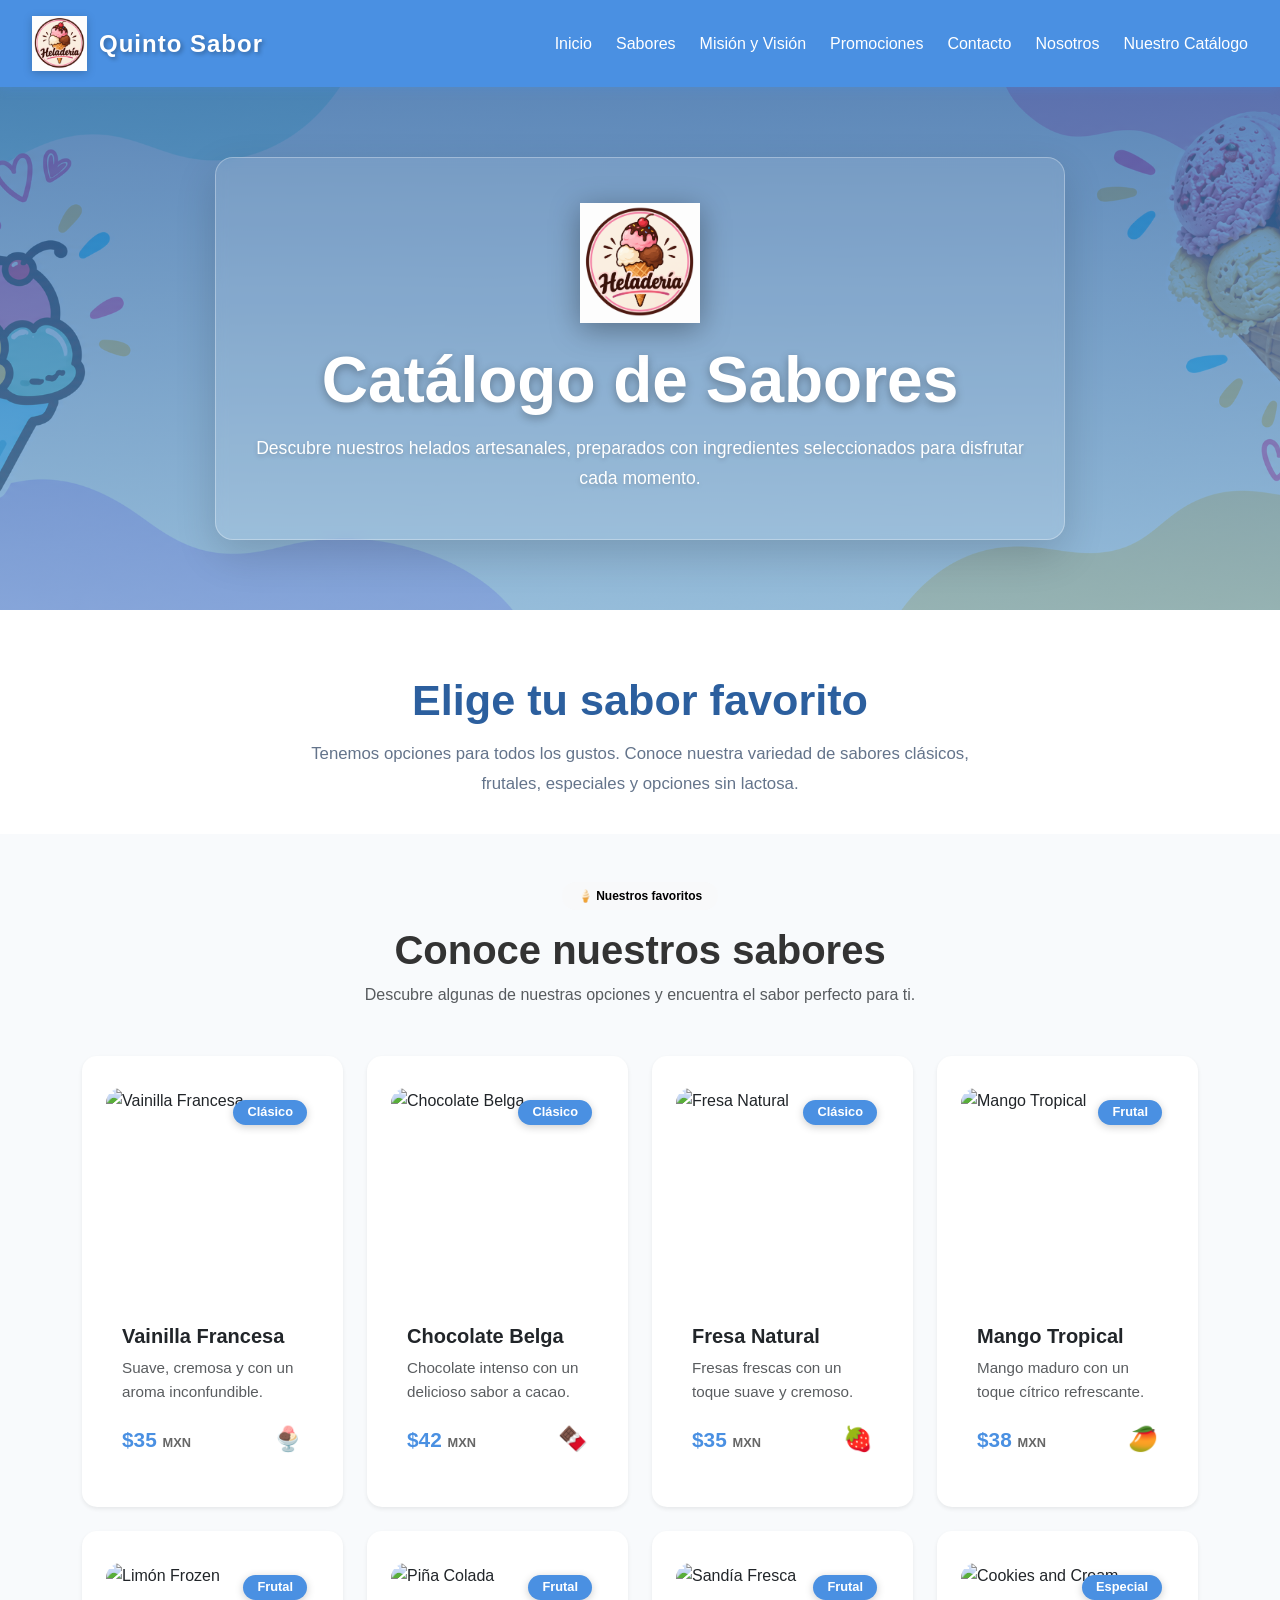
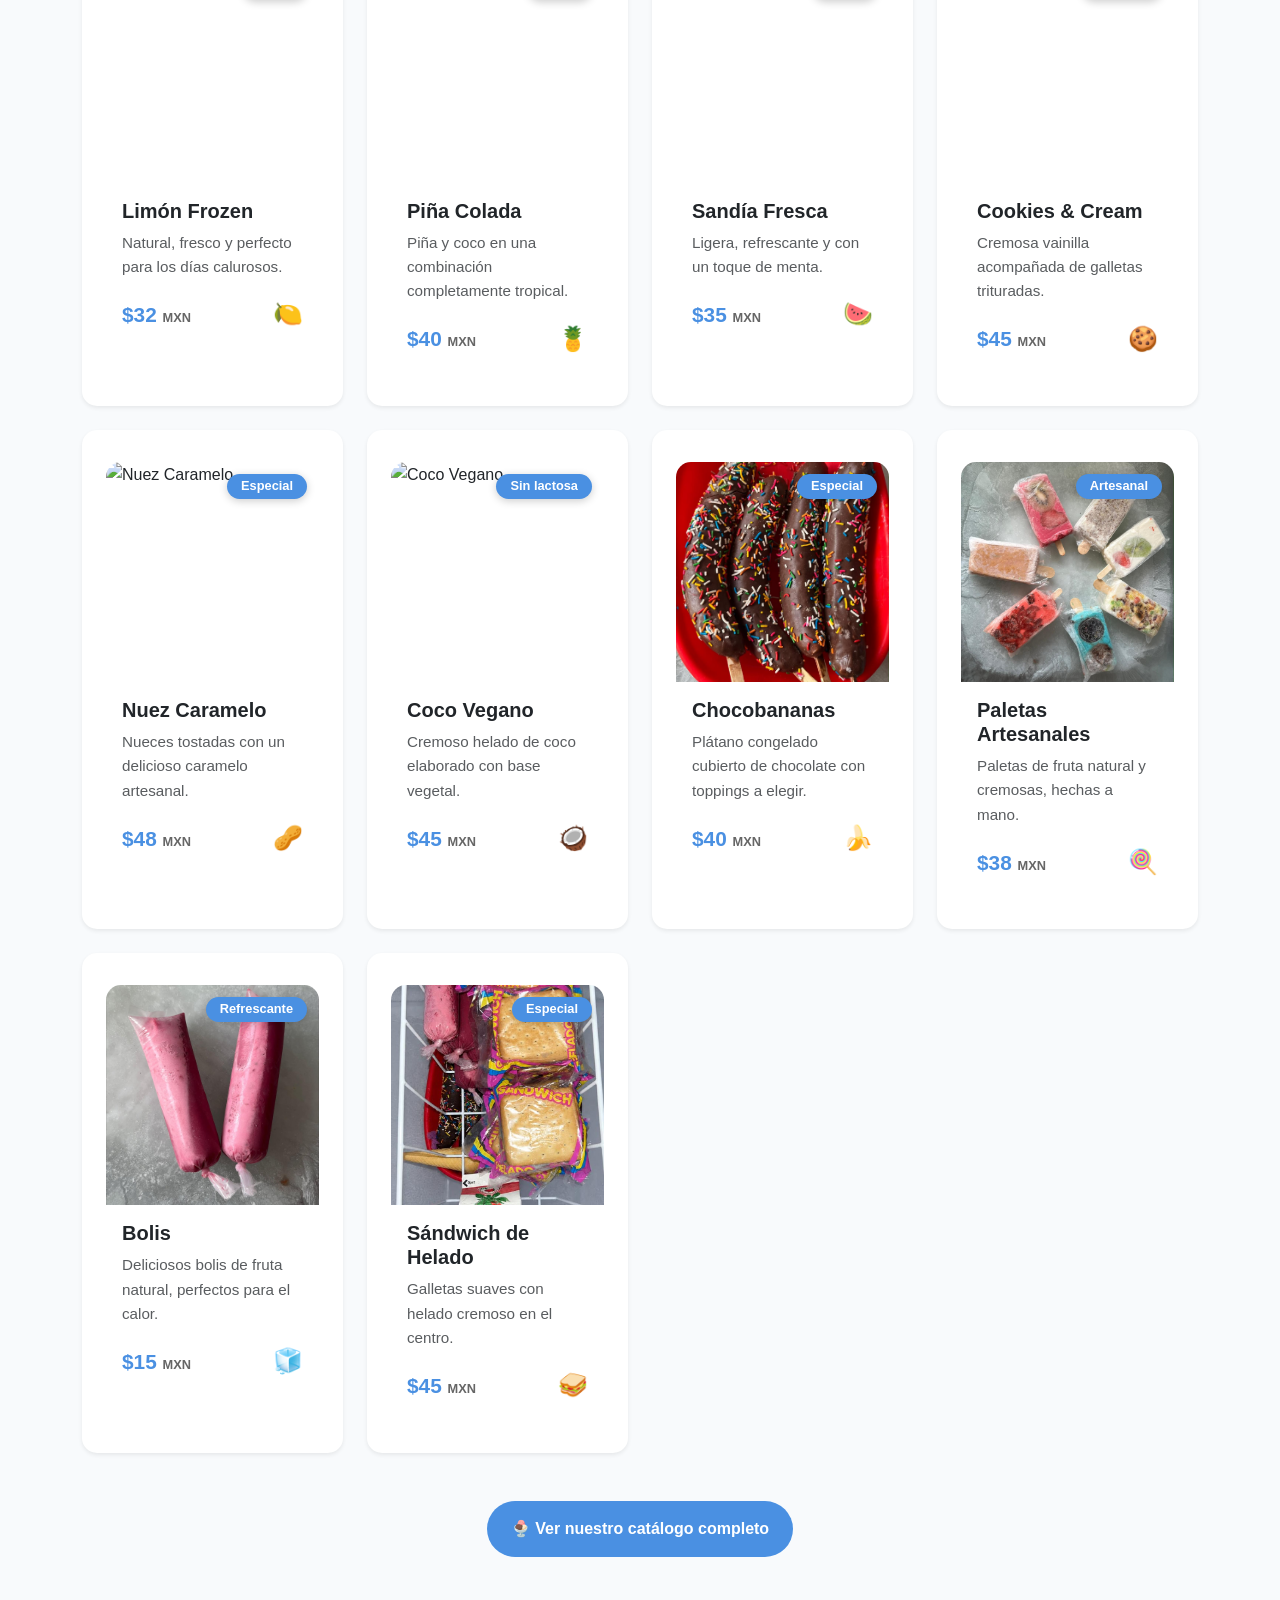
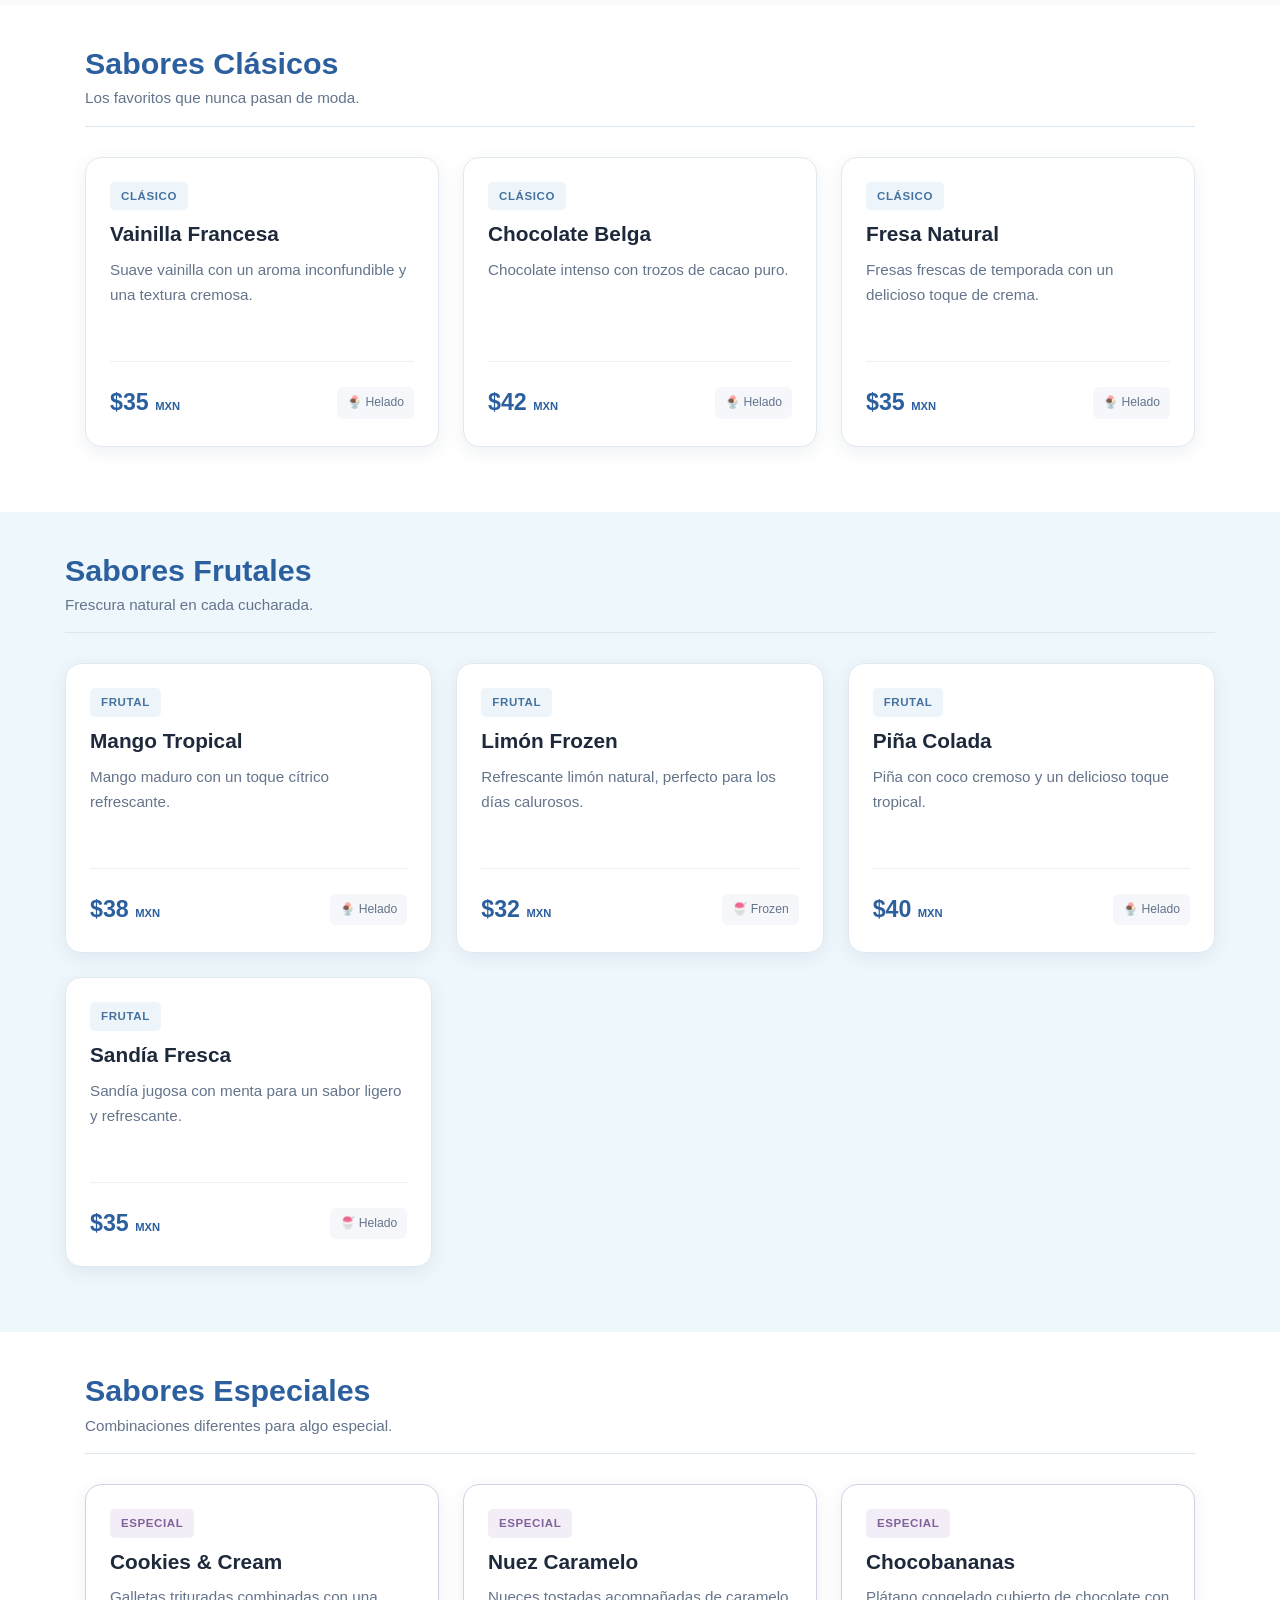
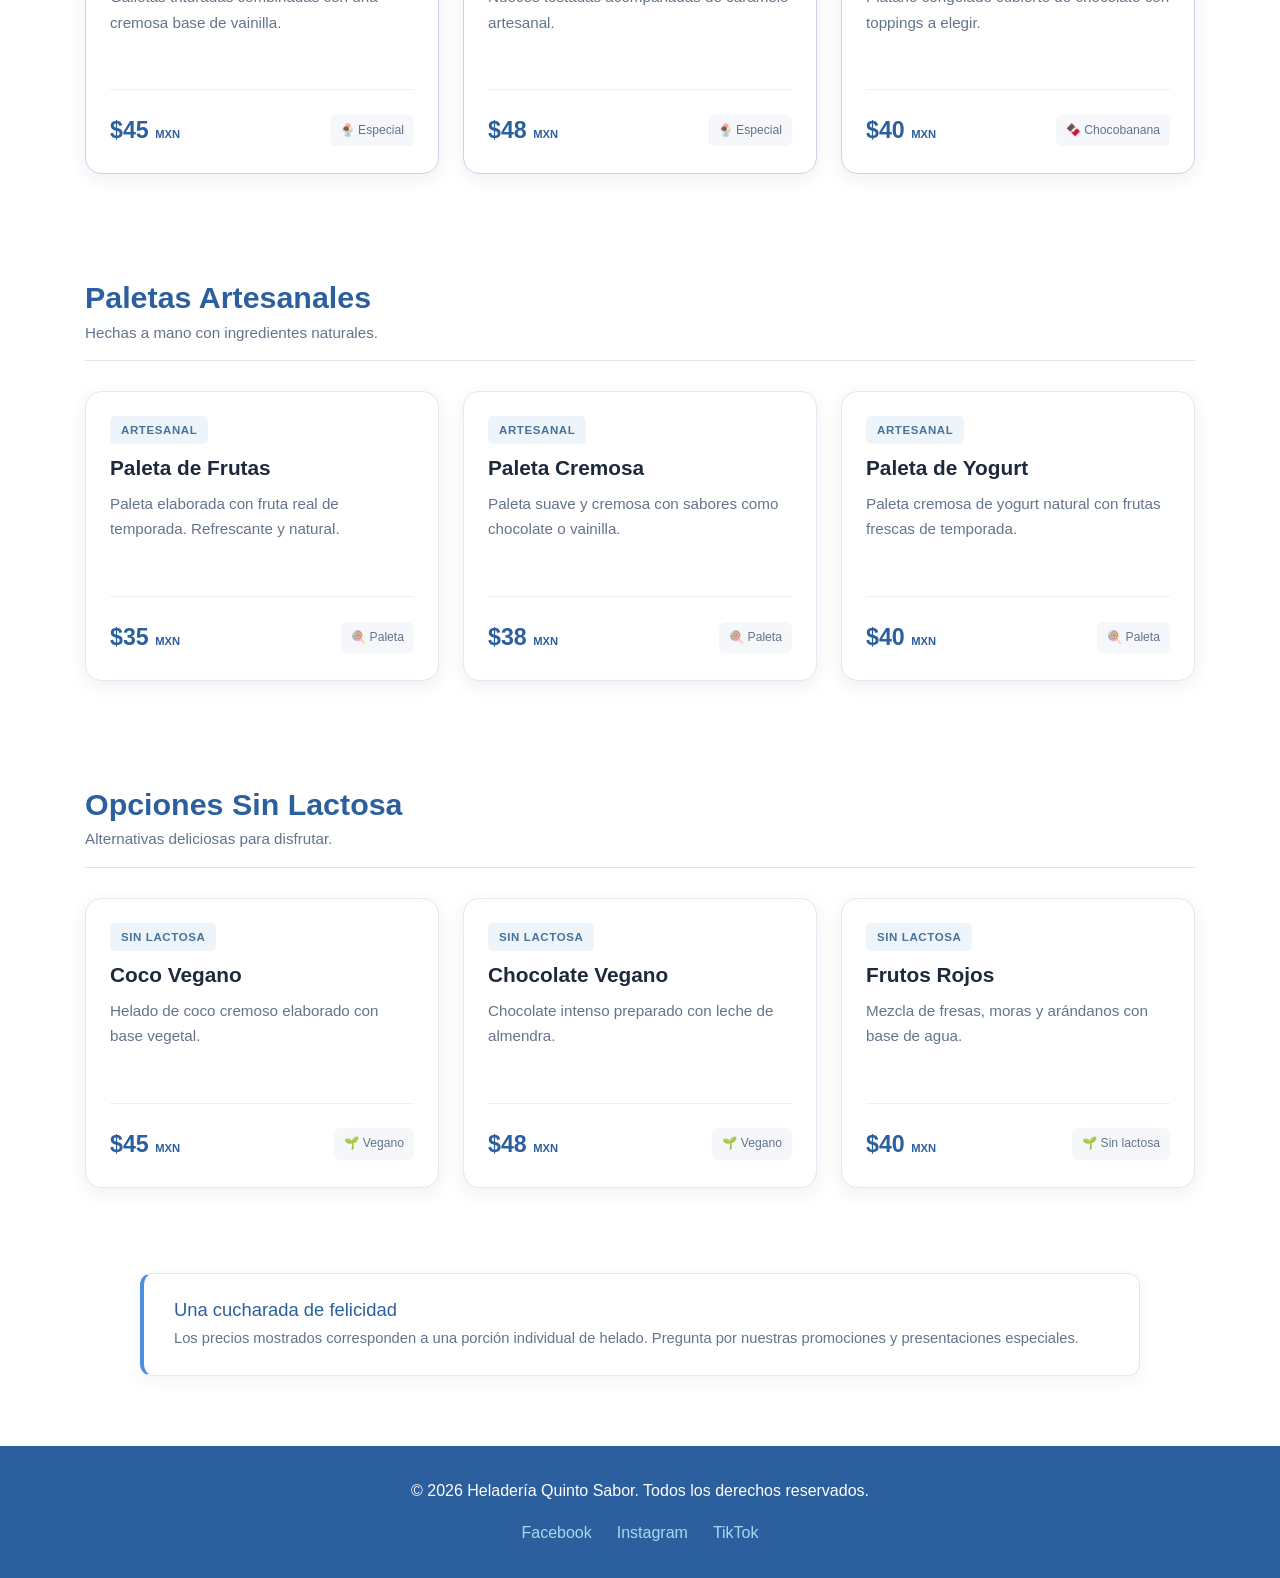
==== commit 33005fb2: "aver" ====
--- a/catalogo.html
+++ b/catalogo.html
@@ -87,6 +87,11 @@
     <section class="catalogo-hero">
 
         <div class="catalogo-hero-contenido">
+            <img
+                src="Img/logo.png"
+                alt="Quinto Sabor"
+                class="hero-logo"
+            >
 
             <h1>Catálogo de Sabores</h1>
 
--- a/style.css
+++ b/style.css
@@ -1808,4 +1808,156 @@
     .compromiso-item h3 {
         font-size: 1.2rem;
     }
+}
+/* =====================================
+   PANTALLA DE BIENVENIDA
+   ===================================== */
+.bienvenida-overlay {
+    position: fixed;
+    top: 0;
+    left: 0;
+    width: 100%;
+    height: 100vh;
+    background: linear-gradient(135deg, var(--azul), var(--celeste));
+    display: flex;
+    align-items: center;
+    justify-content: center;
+    z-index: 99999;
+    opacity: 1;
+    visibility: visible;
+    transition: opacity 1s ease, visibility 1s ease;
+}
+
+.bienvenida-overlay.oculto {
+    opacity: 0;
+    visibility: hidden;
+    pointer-events: none;
+}
+
+.bienvenida-contenido {
+    text-align: center;
+    color: white;
+    padding: 2rem;
+    animation: bienvenidaAparecer 1s ease-out;
+}
+
+.bienvenida-logo {
+    height: 130px;
+    width: auto;
+    margin: 0 auto 1.5rem;
+    display: block;
+    filter: drop-shadow(0 6px 20px rgba(0, 0, 0, 0.35));
+    animation: bienvenidaLogo 1.6s ease-out;
+}
+
+.bienvenida-titulo {
+    font-size: 2rem;
+    font-weight: 400;
+    color: rgba(255, 255, 255, 0.95);
+    margin: 0 0 0.5rem;
+    letter-spacing: 2px;
+    text-shadow: 2px 2px 8px rgba(0, 0, 0, 0.3);
+    animation: bienvenidaTexto 1.2s ease-out;
+}
+
+.bienvenida-nombre {
+    font-size: 3.5rem;
+    font-weight: 800;
+    color: white;
+    margin: 0 0 1rem;
+    letter-spacing: 3px;
+    text-shadow: 3px 3px 12px rgba(0, 0, 0, 0.4);
+    animation: bienvenidaTexto 1.4s ease-out;
+}
+
+.bienvenida-eslogan {
+    font-size: 1.2rem;
+    color: rgba(255, 255, 255, 0.95);
+    margin-bottom: 2rem;
+    font-weight: 300;
+    letter-spacing: 1px;
+    text-shadow: 1px 1px 5px rgba(0, 0, 0, 0.3);
+    animation: bienvenidaTexto 1.6s ease-out;
+}
+
+.bienvenida-linea {
+    width: 100px;
+    height: 4px;
+    background: white;
+    margin: 0 auto;
+    border-radius: 4px;
+    box-shadow: 0 2px 10px rgba(0, 0, 0, 0.3);
+    animation: bienvenidaLinea 2s ease-out infinite;
+}
+
+@keyframes bienvenidaAparecer {
+    from { opacity: 0; }
+    to { opacity: 1; }
+}
+
+@keyframes bienvenidaLogo {
+    0% { opacity: 0; transform: scale(0.4) rotate(-15deg); }
+    60% { opacity: 1; transform: scale(1.15) rotate(8deg); }
+    100% { opacity: 1; transform: scale(1) rotate(0deg); }
+}
+
+@keyframes bienvenidaTexto {
+    from { opacity: 0; transform: translateY(30px); }
+    to { opacity: 1; transform: translateY(0); }
+}
+
+@keyframes bienvenidaLinea {
+    0%, 100% { width: 100px; opacity: 1; }
+    50% { width: 160px; opacity: 0.7; }
+}
+
+@media (max-width: 768px) {
+    .bienvenida-logo { height: 100px; }
+    .bienvenida-titulo { font-size: 1.4rem; }
+    .bienvenida-nombre { font-size: 2.4rem; }
+    .bienvenida-eslogan { font-size: 1rem; }
+}
+
+@media (max-width: 480px) {
+    .bienvenida-logo { height: 85px; }
+    .bienvenida-titulo { font-size: 1.2rem; }
+    .bienvenida-nombre { font-size: 2rem; }
+    .bienvenida-eslogan { font-size: 0.9rem; }
+    .bienvenida-linea { width: 70px; }
+}
+/* LOGO DENTRO DEL HERO */
+.hero-logo {
+    display: block;
+    height: 120px;
+    width: auto;
+    margin: 0 auto 1.2rem;
+    filter: drop-shadow(0 6px 15px rgba(0, 0, 0, 0.35));
+    animation: heroLogoEntrada 1.2s ease-out;
+}
+
+@keyframes heroLogoEntrada {
+    0% {
+        opacity: 0;
+        transform: scale(0.6) translateY(-20px);
+    }
+    60% {
+        opacity: 1;
+        transform: scale(1.08) translateY(0);
+    }
+    100% {
+        opacity: 1;
+        transform: scale(1) translateY(0);
+    }
+}
+
+@media (max-width: 768px) {
+    .hero-logo {
+        height: 90px;
+    }
+}
+
+@media (max-width: 480px) {
+    .hero-logo {
+        height: 75px;
+    }
 }
